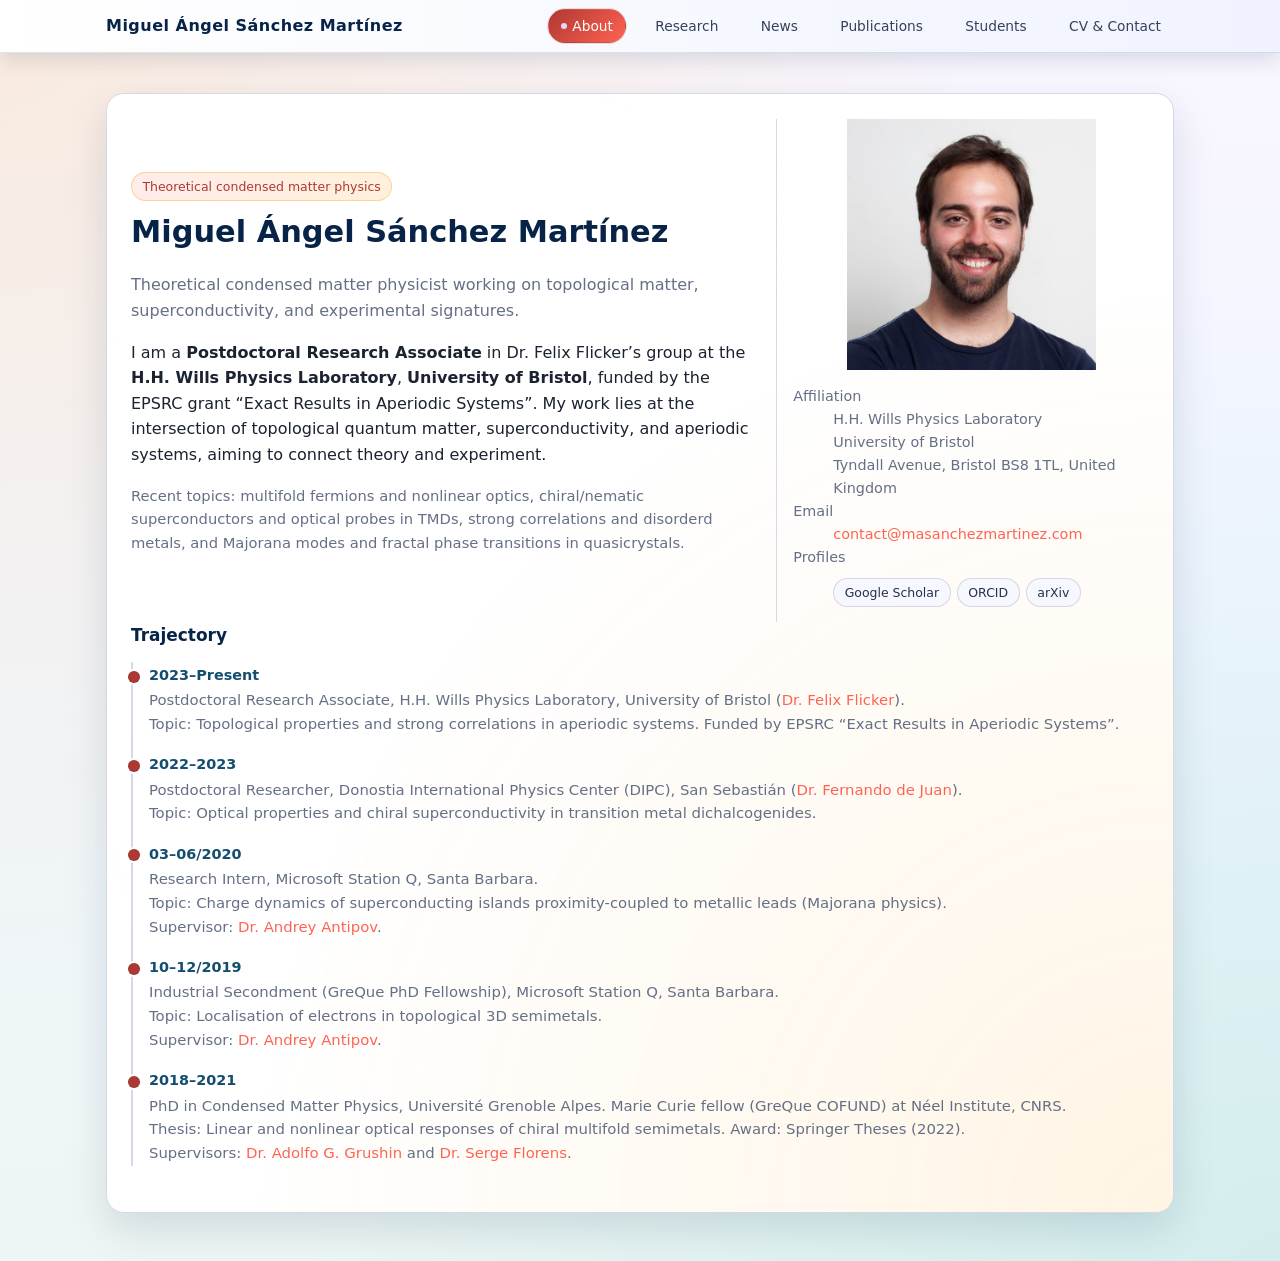
==== index.html @ 0f69ddb4 "Update index.html Corrects arxiv reference for momentum-gapped paper in news tab." ====
<!DOCTYPE html>
<html lang="en">

<head>
    <meta charset="UTF-8">
    <title>Miguel Ángel Sánchez Martínez – Theoretical Condensed Matter Physics</title>
    <meta name="viewport" content="width=device-width, initial-scale=1">
    <meta name="description"
        content="Professional webpage of Miguel Ángel Sánchez Martínez, researcher in theoretical condensed matter physics. Research, publications, and contact information.">
    <!-- Link the external stylesheet -->
    <link rel="stylesheet" href="style.css">
    <!-- Google tag (gtag.js) -->
    <script async src="https://www.googletagmanager.com/gtag/js?id=G-G26Y862N74"></script>
    <script>
        window.dataLayer = window.dataLayer || [];
        function gtag() { dataLayer.push(arguments); }
        gtag('js', new Date());

        gtag('config', 'G-G26Y862N74');
    </script>
</head>

<body>
    <header>
        <div class="nav-inner">
            <div class="nav-brand">Miguel Ángel Sánchez Martínez</div>
            <nav>
                <a href="#about" class="tab-link active" data-tab-target="about"><span class="dot"></span> About</a>
                <a href="#research" class="tab-link" data-tab-target="research"><span class="dot"></span> Research</a>
                <a href="#news & blog" class="tab-link" data-tab-target="news"><span class="dot"></span> News</a>
                <a href="#publications" class="tab-link" data-tab-target="publications"><span class="dot"></span>
                    Publications</a>
                <!-- <a href="#teaching" class="tab-link" data-tab-target="teaching"><span class="dot"></span> Teaching</a> -->
                <!-- <a href="#talks" class="tab-link" data-tab-target="talks"><span class="dot"></span> Talks</a> -->
                <a href="#students" class="tab-link" data-tab-target="students"><span class="dot"></span> Students</a>
                <a href="#contact" class="tab-link" data-tab-target="contact"><span class="dot"></span> CV & Contact</a>
            </nav>
        </div>
    </header>
    <main>
        <!-- ABOUT TAB -->
        <section id="about" class="tab-panel active">
            <div class="hero">
                <div class="hero-left">
                    <div class="hero-highlight">Theoretical condensed matter physics</div>
                    <h1>Miguel Ángel Sánchez Martínez</h1>
                    <p class="hero-tagline">
                        Theoretical condensed matter physicist working on topological matter, superconductivity, and
                        experimental signatures.
                    </p>
                    <p>
                        I am a <strong>Postdoctoral Research Associate</strong> in Dr. Felix Flicker’s group at the
                        <strong>H.H. Wills Physics Laboratory</strong>, <strong>University of Bristol</strong>,
                        funded by the EPSRC grant “Exact Results in Aperiodic Systems”. My work lies at the
                        intersection of topological quantum matter, superconductivity, and aperiodic systems,
                        aiming to connect theory and experiment.
                    </p>
                    <p class="hero-meta">
                        Recent topics: multifold fermions and nonlinear optics, chiral/nematic superconductors
                        and optical probes in TMDs, strong correlations and disorderd metals, and
                        Majorana modes and fractal phase transitions in quasicrystals.
                    </p>
                </div>
                <div class="hero-right">
                    <img src="figures/photo_optimized.jpg" alt="Miguel Ángel Sánchez Martínez" class="hero-img"
                        style="width: 70%; height: auto; display: block; margin: 0 auto;">
                    <dl>
                        <dt>Affiliation</dt>
                        <dd>
                            H.H. Wills Physics Laboratory<br>
                            University of Bristol<br>
                            Tyndall Avenue, Bristol BS8 1TL, United Kingdom
                        </dd>
                        <dt>Email</dt>
                        <dd><a href="mailto:contact@masanchezmartinez.com">contact@masanchezmartinez.com</a></dd>
                        <dt>Profiles</dt>
                        <dd class="hero-links">
                            <a class="pill-link" href="https://scholar.google.com/citations?user=tkk4ah8AAAAJ&hl=en"
                                target="_blank" rel="noopener">Google Scholar</a>
                            <a class="pill-link" href="https://orcid.org/0000-0003-4907-7466" target="_blank"
                                rel="noopener">ORCID</a>
                            <a class="pill-link" href="https://arxiv.org/a/sanchezmartinez_m_1.html" target="_blank"
                                rel="noopener">arXiv</a>
                            <!-- <a class="pill-link" href="https://github.com/mas9" target="_blank"
                                rel="noopener">GitHub</a> -->
                        </dd>
                    </dl>
                </div>
            </div>
            <h3>Trajectory</h3>
            <ul class="timeline">
                <li class="timeline-item">
                    <div class="timeline-date">2023–Present</div>
                    <div class="timeline-content">
                        Postdoctoral Research Associate, H.H. Wills Physics Laboratory, University of Bristol (<a
                            href="https://www.felixflicker.com/" target="_blank" rel="noopener">Dr. Felix
                            Flicker</a>).<br>
                        Topic: Topological properties and strong correlations in aperiodic systems. Funded by EPSRC
                        “Exact Results in Aperiodic Systems”.
                    </div>
                </li>
                <li class="timeline-item">
                    <div class="timeline-date">2022–2023</div>
                    <div class="timeline-content">
                        Postdoctoral Researcher, Donostia International Physics Center (DIPC), San Sebastián (<a
                            href="https://ferdejuan.dipc.org/" target="_blank" rel="noopener">Dr.
                            Fernando de Juan</a>).<br>
                        Topic: Optical properties and chiral superconductivity in transition metal dichalcogenides.
                    </div>
                </li>
                <li class="timeline-item">
                    <div class="timeline-date">03–06/2020</div>
                    <div class="timeline-content">
                        Research Intern, Microsoft Station Q, Santa Barbara.<br>
                        Topic: Charge dynamics of superconducting islands proximity-coupled to metallic leads (Majorana
                        physics).<br>
                        Supervisor: <a href="https://www.microsoft.com/en-us/research/people/anantipo/" target="_blank"
                            rel="noopener">Dr. Andrey Antipov</a>.
                    </div>
                </li>
                <li class="timeline-item">
                    <div class="timeline-date">10–12/2019</div>
                    <div class="timeline-content">
                        Industrial Secondment (GreQue PhD Fellowship), Microsoft Station Q, Santa Barbara.<br>
                        Topic: Localisation of electrons in topological 3D semimetals.<br>
                        Supervisor: <a href="https://www.microsoft.com/en-us/research/people/anantipo/" target="_blank"
                            rel="noopener">Dr. Andrey Antipov</a>.
                    </div>
                </li>
                <li class="timeline-item">
                    <div class="timeline-date">2018–2021</div>
                    <div class="timeline-content">
                        PhD in Condensed Matter Physics, Université Grenoble Alpes. Marie Curie fellow (GreQue COFUND)
                        at Néel Institute, CNRS.<br>
                        Thesis: Linear and nonlinear optical responses of chiral multifold semimetals. Award: Springer
                        Theses (2022).
                        <br>
                        Supervisors: <a href="https://grushingroup.cnrs.fr" target="_blank" rel="noopener">Dr.
                            Adolfo G. Grushin</a> and <a href="http://perso.neel.cnrs.fr/serge.florens/florens.html"
                            target="_blank" rel="noopener">Dr. Serge Florens</a>.
                    </div>
                </li>
            </ul>
        </section>

        <!-- RESEARCH TAB -->
        <section id="research" class="tab-panel">
            <h2>Research</h2>
            <p>
                My research focuses on various aspects of theoretical condensed matter physics, with a particular
                emphasis on topological systems and unconventional superconductors. A central part of my work is
                connecting theory and experiment, with a focus on observables accessible in transport, linear optics,
                and nonlinear optical experiments. I also have a strong interest in the physics of topological matter
                in quasicrystals, with a focus on Majorana modes for quantum computing.
            </p>

            <div class="research-list">
                <h2>Current research directions</h2>
                <div class="research-item">
                    <!-- <img src="path/to/superconductivity-image.jpg" alt="Topological matter in quasicrystals"> -->
                    <div class="research-content">
                        <h3>Topological matter in quasicrystals: Majorana modes for quantum computing</h3>
                        <p>Emergence of Majorana modes in quasiperiodic systems, such as 1D Kitaev chains with
                            quasicrystalline symmetries. Fractal spectra and topological phase transitions in
                            aperiodic lattices. Higher-order topological quasiparticles in quasicrystalline systems.
                        </p>
                        <img src="figures/Figure_3.jpg" alt="Majorana modes"
                            style="width: 40%; height: auto; display: block; margin: 0 auto;">
                    </div>
                </div>
                <div class="research-item">
                    <div class="research-content">
                        <h3>Unconventional superconductivity</h3>
                        <p>Optical probes of pairing in superconductors, chiral/nematic order, other optical signatures
                            of unconventional superconductivity charactersing the topological
                            phases<sub>2</sub>RuO<sub>4</sub>.
                        </p>
                        <img src="figures/optical_responses_sc.jpg" alt="Unconventional superconductivity"
                            style="width: 40%; height: auto; display: block; margin: 0 auto;">
                    </div>
                </div>
                <div class="research-item">
                    <div class="research-content">
                        <h3>Topological quasiparticles in chiral/multifold semimetals</h3>
                        <p>Linear and nonlinear optical response (e.g. SHG), circular photogalvanic effect, and
                            transport/optical fingerprints of multifold fermions (CoSi, RhSi).</p>
                        <img src="figures/multifolds_new_aplanada.jpg" alt="Topological quasiparticles"
                            style="width: 70%; height: auto; display: block; margin: 0 auto;">
                    </div>
                </div>

                <!-- </div>
                <div class="research-item">
                    <img src="path/to/superconductivity-image.jpg" alt="Unconventional superconductivity">
                    <div class="research-content">
                        <h3>Unconventional superconductivity</h3>
                        <p>Optical probes of pairing in TMD superconductors, chiral/nematic order, and momentum
                            relaxation cutoffs for collective modes (Pines’ demon) in Sr<sub>2</sub>RuO<sub>4</sub>.
                        </p>
                    </div>
                </div> -->
                <!-- <div>
                    <h3>Current research directions</h3>
                    <ul>
                        <li><strong>Topological quasiparticles in chiral/multifold semimetals</strong><br>
                            Linear and nonlinear optical response (e.g. SHG), circular photogalvanic effect,
                            and transport/optical fingerprints of multifold fermions (CoSi, RhSi).
                        </li>
                        <li><strong>Unconventional superconductivity</strong><br>
                            Optical probes of pairing in TMD superconductors, chiral/nematic order, and momentum
                            relaxation cutoffs for collective modes (Pines’ demon) in Sr<sub>2</sub>RuO<sub>4</sub>.
                        </li>
                        <li><strong>Topological matter in quasicrystals</strong><br>
                            Quasiperiodic Kitaev chains and quasicrystalline symmetries: Majorana modes, fractal
                            spectra, and topological phase transitions in aperiodic lattices.
                        </li>
                        <li><strong>Dynamical responses and momentum relaxation in the disordered metals</strong><br>
                            Numerical calculation of Lindhard susceptibilities and dielectric functions in 2D and 3D,
                            including relaxation, finite temperature, and pole tracking in the complex plane.
                        </li>
                    </ul>
                </div> -->
                <!-- <div>
                    <h3>Methods and tools</h3>
                    <ul>
                        <li> Under construction</li>
                    </ul>

                    <p class="small subtle">
                        For a more detailed overview of my research activities, please see my
                        <a href="#contact" data-tab-target="contact" class="tab-link-inline">CV</a> or my arXiv profile.
                    </p>
                </div> -->
            </div>
        </section>

        <!-- NEWS TAB -->
        <section id="news" class="tab-panel">
            <h2>News & Blog</h2>
            <p class="subtle small">
                Notes on research and non‑research topics. <!-- this space for short write‑ups, project notes,
            reading highlights, travel reports, or anything you want to share. -->
            </p>

            <div class="blog-list">

                <article class="post-card">
                    <h3>It took 67 years to discover Pines' demon. Our work shows that it is something even more
                        unusual!</h3>
                    <div class="post-meta">
                        <span class="label">Research</span>
                        <span class="date">Feb 2026</span>
                    </div>
                    <p>
                        Pines' demon was predicted to exist in 1956, but it took 67 years to discover it in 2023. Our
                        work shows that it is something even more unusual! The first report of this quasiparticle in
                        Sr2RuO4 shows some discrepancies with the acoustic dispersion relation that the demon should
                        follow. Here we show that the demon suffers a universal effect from momentum relaxation: it
                        develops a momentum gap (similar to that of a tachyon!?). Check out the preprint here!: <a
                            href="https://doi.org/10.48550/arXiv.2603.17002" target="_blank"
                            rel="noopener">arXiv:2603.17002</a>
                        <!-- </p>
                    <details>
                        <summary>Read more</summary>
                        <p>
                            One of my main interests is finding a connection between interesting theoretical ideas and
                            their experimental signatures. Some materials...
                        </p>
                    </details> -->
                </article>

                <article class="post-card">
                    <h3>Our work on Herbertsmithite is accepted in Nature Physics!</h3>
                    <div class="post-meta">
                        <span class="label">Research</span>
                        <span class="date">Feb 2026</span>
                    </div>
                    <p>
                        Our work on Herbertsmithite has been accepted in Nature Physics! Check out the preprint here: <a
                            href="https://arxiv.org/abs/2510.11678" target="_blank" rel="noopener">arXiv:2510.11678</a>
                        <!-- </p>
                    <details>
                        <summary>Read more</summary>
                        <p>
                            One of my main interests is finding a connection between interesting theoretical ideas and
                            their experimental signatures. Some materials...
                        </p>
                    </details> -->
                </article>

                <article class="post-card">
                    <h3>Uncovering the fractal topology of Majoranas in quasicrystals</h3>
                    <div class="post-meta">
                        <span class="label">Research</span>
                        <span class="date">Feb 2026</span>
                    </div>
                    <p>
                        We recently submitted a paper on the fractal topology of Majoranas in quasicrystals. Some really
                        interesting results! Check it here: <a href="https://arxiv.org/abs/2602.02796" target="_blank"
                            rel="noopener">arXiv:2602.02796</a>
                        <!-- </p>
                    <details>
                        <summary>Read more</summary>
                        <p>
                            One of my main interests is finding a connection between interesting theoretical ideas and
                            their experimental signatures. Some materials...
                        </p>
                    </details> -->
                </article>


                <article class="post-card">
                    <h3>Using light to test topological superconductivity</h3>
                    <div class="post-meta">
                        <span class="label">Research</span>
                        <span class="date">Feb 2026</span>
                    </div>
                    <p>
                        Our most recent work on using light to test topological superconductivity has been published in
                        Physical Review B! You can find it here (it's open access!): <a
                            href="https://doi.org/10.1103/s1wd-25dz" target="_blank"
                            rel="noopener">https://doi.org/10.1103/s1wd-25dz</a><br>
                        The code developed for this work is also published in open access in Zenodo, check it here!:
                        <a href="https://doi.org/10.5281/zenodo.18436728" target="_blank"
                            rel="noopener">https://doi.org/10.5281/zenodo.18436728</a>
                    </p>
                    <!-- <details>
                        <summary>Read more</summary>
                        <p>
                            One of my main interests is finding a connection between interesting theoretical ideas and
                            their experimental signatures. Some materials...
                        </p>
                    </details> -->
                </article>

                <!--<article class="post-card">
                <h3>Science notes: travel, productivity, and community</h3>
                <div class="post-meta">
                    <span class="label">Non‑research</span>
                    <span class="date">Oct 2025</span>
                </div>
                <p>
                    A short reflection on balancing conference travel with deep work, and small habits that
                    help make group discussions more inclusive and productive.
                </p>
                <details>
                    <summary>Read more</summary>
                    <p>
                        I’ve found batching trips and setting explicit “offline blocks” keeps momentum on
                        ongoing projects. For group meetings, lightweight pre‑reads and rotating chairs help
                        quieter voices join in. None of this is universal—these are just notes that worked for
                        me this term.
                    </p>
                </details>
            </article>-->
                <article class="post-card">
                    <h3>Julia Hannukainen's report: all-female speaker line-up in condensed matter</h3>
                    <div class="post-meta">
                        <span class="label">Research</span>
                        <span class="date">Oct 2025</span>
                    </div>
                    <p>
                        Our colleague Julia Hannukainen has written a fantastic piece on her attendance to the Grete
                        Hermann Network workshop. You can read it here: <a
                            href="https://www.nature.com/articles/s42254-025-00872-y">Meeting report: all-female speaker
                            line-up in condensed matter</a>
                    </p>
                </article>
            </div>
        </section>

        <!-- PUBLICATIONS TAB -->
        <section id="publications" class="tab-panel">
            <h2>Publications</h2>
            <p class="subtle">
                This is a short selection of representative papers. For a complete list,
                please refer to my profiles on <a href="https://scholar.google.com/citations?user=tkk4ah8AAAAJ&hl=en"
                    target="_blank" rel="noopener">Google Scholar</a> or
                <a href="https://arxiv.org/a/sanchezmartinez_m_1.html" target="_blank" rel="noopener">arXiv</a>.
            </p>

            <h3>Superconductivity, strong correlations and collective modes</h3>
            <ul class="pub-list">
                <li>
                    <strong>Momentum-gapped quasiparticles in disordered metals</strong><br>
                    M. Á. Sánchez‑Martínez, B. Goutéraux, L. Rademaker, F. Flicker.<br>
                    <span class="label">collective modes</span>
                    <span class="label">Sr<sub>2</sub>RuO<sub>4</sub></span><br>
                    <span class="small"><a href="https://arxiv.org/abs/2603.17002" target="_blank"
                            rel="noopener">https://arxiv.org/abs/2603.17002</a></span>
                </li>
                <li>
                    <strong>Spinon mediation of witness‑spin dynamics and ground state in herbertsmithite</strong><br>
                    H. Takahashi, J. Murphy, M. Wood‑Thanan, P. Puphal, M. Á. Sánchez‑Martínez, F. Jerzembeck,
                    C.C. Hsu, J. Ward, M. Isobe, Y. Matsumoto, H. Takagi, S. Blundell, M. Norman, F. Flicker,
                    J.C. Séamus Davis.<br>
                    <em>Accepted in Nature Physics</em> (2026).
                    <span class="label">spin liquids</span>
                    <span class="label">herbertsmithite</span><br>
                    <span class="small"><a href="https://arxiv.org/abs/2510.11678" target="_blank"
                            rel="noopener">https://arxiv.org/abs/2510.11678</a></span>
                </li>
                <li>
                    <strong>Optical probes of unconventional pairing states in transition metal
                        dichalcogenides</strong><br>
                    M. Á. Sánchez‑Martínez, D. Muñoz‑Segovia, F. de Juan.<br>
                    <em>Physical Review B</em> (2026).
                    <span class="label">superconductivity</span>
                    <span class="label">optics</span><br>
                    <span class="small"><a href="https://journals.aps.org/prb/accepted/10.1103/s1wd-25dz"
                            target="_blank"
                            rel="noopener">https://journals.aps.org/prb/accepted/10.1103/s1wd-25dz</a></span>
                </li>
            </ul>

            <h3>Topological quasicrystalline matter</h3>
            <ul class="pub-list">
                <li>
                    <strong>Fractal Topology of Majorana Bound States in Superconducting Quasicrystals</strong><br>
                    W. Caiger, F. Flicker, M. Á. Sánchez‑Martínez.<br>
                    <em>arXiv preprint</em> (2026).
                    <span class="label">Majorana fermions</span>
                    <span class="label">superconductivity</span>
                    <span class="label">quasicrystals</span><br>
                    <span class="small"><a href="https://doi.org/10.48550/arXiv.2602.02796" target="_blank"
                            rel="noopener">https://doi.org/10.48550/arXiv.2602.02796</a></span>
                </li>
                <li>
                    <strong>Giant optical response of multi‑Weyl fermions stabilized by quasicrystalline
                        symmetries</strong><br>
                    M. Á. Sánchez‑Martínez, I.C. Fulga, D. Varjas, A.G. Grushin, F. Flicker.<br>
                    <em>In preparation</em> (2026).
                    <span class="label">quasicrystals</span>
                    <span class="label">optics</span>
                </li>
            </ul>


            <h3>Topological multifold fermions and nonlinear optics</h3>
            <ul class="pub-list">
                <li>
                    <strong>Second‑harmonic generation in the topological multifold semimetal RhSi</strong><br>
                    B. Lu, S. Sayyad, M. Á. Sánchez‑Martínez, K. Manna, C. Felser, A.G. Grushin, D. Torchinsky.<br>
                    <em>Phys. Rev. Research</em> <strong>4</strong>, L022022 (2022).
                    <span class="label">SHG</span>
                    <span class="label">multifold fermions</span><br>
                    <span class="small"><a href="https://doi.org/10.1103/PhysRevResearch.4.L022022" target="_blank"
                            rel="noopener">https://doi.org/10.1103/PhysRevResearch.4.L022022</a></span>
                </li>
                <li>
                    <strong>Optical signatures of multifold fermions in the chiral topological semimetal
                        CoSi</strong><br>
                    B. Xu*, Z. Fang*, M. Á. Sánchez‑Martínez*, J.W.F. Venderbos, Z. Ni, T. Qiu, K. Manna, W. Wang,
                    J. Paglione, C. Bernhard, C. Felser, E.J. Mele, A.G. Grushin, A.M. Rappe, L. Wu.<br>
                    <em>PNAS</em> <strong>2020</strong>, 2010752117 (2020).
                    <span class="label">multifold fermions</span>
                    <span class="label">optics</span><br>
                    <span class="small"><a href="https://doi.org/10.1073/pnas.2010752117" target="_blank"
                            rel="noopener">https://doi.org/10.1073/pnas.2010752117</a></span>
                </li>
                <li>
                    <strong>Linear and nonlinear optical responses in the chiral multifold semimetal RhSi</strong><br>
                    Z. Ni, B. Xu, M. Á. Sánchez‑Martínez, Y. Zhang, K. Manna, C. Bernhard, J.W.F. Venderbos,
                    F. de Juan, C. Felser, A.G. Grushin, L. Wu.<br>
                    <em>npj Quantum Materials</em> <strong>5</strong>, 96 (2020).
                    <span class="label">nonlinear optics</span>
                    <span class="label">multifold fermions</span><br>
                    <span class="small"><a href="https://doi.org/10.1038/s41535-020-00187-y" target="_blank"
                            rel="noopener">https://doi.org/10.1038/s41535-020-00187-y</a></span>
                </li>
                <li>
                    <strong>Linear optical conductivity of chiral multifold fermions</strong><br>
                    M.‑Á. Sánchez‑Martínez, F. de Juan, A.G. Grushin.<br>
                    <em>Phys. Rev. B</em> <strong>99</strong>, 155145 (2019).
                    <span class="label">theory</span>
                    <span class="label">multifold fermions</span><br>
                    <span class="small"><a href="https://doi.org/10.1103/PhysRevB.99.155145" target="_blank"
                            rel="noopener">https://doi.org/10.1103/PhysRevB.99.155145</a></span>
                </li>

            </ul>

            <h3>Other publications</h3>
            <ul class="pub-list">
                <li>
                    <strong>Linear and nonlinear optical responses of chiral multifold semimetals</strong><br>
                    M. Á. Sánchez‑Martínez.<br>
                    <em>Springer Theses Series</em>, Springer‑Nature, Cham (2023).
                    <span class="label">book</span><br>
                    <span class="small"><a href="https://link.springer.com/book/10.1007/978-3-031-25771-1"
                            target="_blank"
                            rel="noopener">https://link.springer.com/book/10.1007/978-3-031-25771-1</a></span>
                </li>
                <li>
                    <strong>Spectral and optical properties of Ag<sub>3</sub>Au(Se<sub>2</sub>,Te<sub>2</sub>) and dark
                        matter detection</strong><br>
                    M.‑Á. Sánchez‑Martínez*, I. Robredo*, A. Bidaurrazaga, A. Bergara, F. de Juan, A.G. Grushin,
                    M.G. Vergniory.<br>
                    <em>J. Phys. Mater.</em> <strong>3</strong>, 014001 (2019).
                    <span class="label">spectral</span>
                    <span class="label">optics</span><br>
                    <span class="small"><a href="https://doi.org/10.1088/2515-7639/ab3ea2" target="_blank"
                            rel="noopener">https://doi.org/10.1088/2515-7639/ab3ea2</a></span>
                </li>
                <li>
                    <strong>Impact of the regularization parameter in the mean free path reconstruction method:
                        Nanoscale heat transport and beyond</strong><br>
                    M.-Á. Sánchez‑Martínez, F. Alzina, J. Oyarzo, C.M. Sotomayor Torres, E. Chavez‑Angel.<br>
                    <em>Nanomaterials</em> <strong>9</strong>, 414 (2019).
                    <span class="label">nanoscale heat</span>
                    <span class="label">phonons</span><br>
                    <span class="small"><a href="https://doi.org/10.3390/nano9030414" target="_blank"
                            rel="noopener">https://doi.org/10.3390/nano9030414</a></span>
                </li>
            </ul>
        </section>

        <!-- TEACHING TAB
        <section id="teaching" class="tab-panel">
        <h2>Teaching</h2>

        <div class="two-col">
            <div>
                <h3>Courses</h3>
                <ul>
                    <li>
                        <strong>Introduction to theoretical condensed matter</strong><br>
                        Level: Master’s / PhD · University · Year(s).<br>
                        <span class="small">
                            Topics: spin models, strongly correlated electrons, linear response,
                            and basic notions of topology in solids.
                        </span>
                    </li>
                    <li>
                        <strong>Numerical methods in condensed matter physics</strong><br>
                        Level: Master’s · University · Year(s).<br>
                        <span class="small">
                            Julia/Python for Brillouin-zone integrals, BdG Hamiltonian diagonalization,
                            Green’s functions and optical conductivity.
                        </span>
                    </li>
                </ul>
            </div>
            <div>
                <h3>Teaching material</h3>
                <ul>
                    <li><a href="#">Lecture notes (PDF)</a></li>
                    <li><a href="#">Problem sets with solutions (PDF)</a></li>
                    <li><a href="#">Example codes (GitHub)</a></li>
                </ul>

                <p class="small subtle">
                    If you are a student interested in a Master’s or Bachelor’s project, please
                    have a look at the <a href="#students" data-tab-target="students" class="tab-link-inline">Students</a> tab and get in touch by email.
                </p>
            </div>
        </div>
    </section> -->

        <!-- TALKS TAB -->
        <section id="talks" class="tab-panel">
            <h2>Recent talks and seminars</h2>
            <p class="subtle small">Selected recent invitations and conference contributions.</p>

            <ul class="pub-list">
                <li>
                    <strong>Abundance of Majorana modes in quasicrystals</strong> (poster by W. Caiger,
                    co‑supervised)<br>
                    SDIQT25 International Workshop. Salamanca, Spain · Jun 2025.
                </li>
                <li>
                    <strong>Unraveling Pines’ demon in Sr<sub>2</sub>RuO<sub>4</sub></strong> (invited)
                    <br>University of Geneva (invited by Prof. Louk Rademaker). Geneva, Switzerland · Jun 2024.
                </li>
                <li>
                    <strong>Linear optical response of chiral multifold fermions</strong><br>
                    NGSCES 2024 International Conference. Girona, Spain · Oct 2024.
                </li>
                <li>
                    <strong>Unraveling Pines’ demon in Sr<sub>2</sub>RuO<sub>4</sub></strong> (poster)<br>
                    Electrons, Photons and Plasmons 2024 Workshop. Nyon, Switzerland · Jun 2024.
                </li>
                <li>
                    <strong>Unraveling Pines’ demon in Sr<sub>2</sub>RuO<sub>4</sub></strong> (oral)
                    <br>Condensed Matter Physics in the City 2024 · Jun 2024.
                </li>
                <li>
                    <strong>Fingerprints of multifold fermions in optics: linear and nonlinear optical responses of CoSi
                        and RhSi</strong> (oral)
                    <br>APS March Meeting 2023, Session M25. Las Vegas, USA · Mar 2023.
                </li>
                <li>
                    <strong>Unconventional fermions and where to find them: linear and nonlinear optical responses of
                        CoSi and RhSi</strong> (poster)
                    <br>GEFES 2023 (RSEF). Salamanca, Spain · 2023.
                </li>
                <li>
                    <strong>Unconventional fermions and how to find them: optical probes of chiral multifold
                        semimetals</strong> (oral)
                    <br>International Focus Workshop in Topological Materials: From Weak to Strong Correlations. MPIPKS,
                    Dresden, Germany · Apr 2022.
                </li>
                <li>
                    <strong>Linear and nonlinear optical responses of chiral multifold semimetals</strong> (oral)
                    <br>APS March Meeting 2022, Session Y59. Chicago, USA · Mar 2022. (MCAA Micro Travel Grant, SCHINEs)
                </li>
                <li>
                    <strong>Optical signatures of multifold fermions in chiral topological semimetals RhSi and
                        CoSi</strong> (poster)
                    <br>LEES 2021: Low‑Energy Electrodynamics in Solids. Virtual · Jun–Jul 2021.
                </li>
                <li>
                    <strong>Linear and nonlinear optical responses of chiral multifold semimetals</strong> (invited)
                    <br>Nanyang Technological University (invited by Prof. Justin Song). Virtual · Sep 2021.
                </li>
                <li>
                    <strong>Optical signatures of multifold fermions in RhSi and CoSi</strong> (oral)
                    <br>APS March Meeting 2021, Session A45. Virtual · Mar 2021.
                </li>
                <li>
                    <strong>Linear optical conductivity of the chiral multifold semimetal RhSi</strong> (poster)
                    <br>Dynamics of Emerging Quasiparticles in Topological Dirac Materials (WE‑Heraeus 731). Bad Honnef,
                    Germany · Oct 2020.
                </li>
                <li>
                    <strong>Optical conductivity of the multifold semimetal RhSi</strong> (poster)
                    <br>CMD 2020 GEFES (RSEF‑GEFES & EPS‑CMD). Virtual · Aug–Sep 2020.
                </li>
                <li>
                    <strong>Charge dynamics of metallic and superconducting islands coupled to metallic leads</strong>
                    (oral)
                    <br>Microsoft Station Q Research Intern Talk. Santa Barbara, USA · Jun 2020.
                </li>
                <li>
                    <strong>Blackboard Seminar: Multifold fermions in conventional crystals</strong>
                    <br>Kavli Institute for Theoretical Physics (Spin & Heat Transport in Quantum and Topological
                    Materials program). Santa Barbara, USA · Oct–Dec 2019.
                </li>
                <li>
                    <strong>Linear optical response of chiral multifold fermions</strong> (poster)
                    <br>Ultrafast and Nonlinear Dynamics of Quantum Materials. Univ. Paris‑Diderot, France · Jun 2019.
                </li>
                <li>
                    <strong>Linear optical response of chiral multifold fermions</strong> (oral)
                    <br>NGSCES 2018 International Conference. Donostia‑San Sebastián, Spain · Sep 2018.
                </li>
                <li>
                    <strong>A paradigm for anomalies and non‑linear responses in topological matter</strong> (poster)
                    <br>LETI Innovation Days, 2nd Quantum Engineering Day. Grenoble, France · Jul 2018.
                </li>
                <li>
                    <strong>The role of the reconstruction parameter in MFP reconstruction technique</strong> (oral)
                    <br>3rd Scientific Meeting of BCN‑b PhD Students in Nanoscience. Barcelona, Spain · Nov 2017.
                </li>
                <li>
                    <strong>Impact of the regularization parameter in the MFP reconstruction technique</strong> (oral)
                    <br>III Severo Ochoa Scientific Workshop. ICN2, Barcelona, Spain · Jun 2017.
                </li>
                <li>
                    <strong>Dependence of the accumulation function on the regularization parameter in MFP
                        reconstruction</strong> (poster)
                    <br>Wave Phenomena and Phonon Thermal Transport. Oléron, France · Jun 2017.
                </li>
                <li>
                    <strong>Study of the impact of the regularization parameter in the phonon MFP
                        reconstruction</strong> (poster)
                    <br>E‑MRS Spring Meeting. Strasbourg, France · May 2017.
                </li>
                <li>
                    <strong>Perturbative quantization of Yang‑Mills theory with the classical double of su(N)</strong>
                    (oral)
                    <br>III Doctoral Conference of the University of Murcia. Murcia, Spain · May–Jun 2017.
                </li>
            </ul>
        </section>

        <!-- STUDENTS TAB -->
        <section id="students" class="tab-panel">
            <h2>Students</h2> <!--  and collaborations-->

            <!-- <div class="two-col"> -->
            <div>
                <!--<h3>Current students</h3>-->
                <!-- <h3>Supervised students</h3> -->
                <ul>
                    <li>
                        <strong>William Caiger (MSc) </strong><br> <a href="https://willcaiger.com/" target="_blank"
                            rel="noopener"> willcaiger.com</a><br>
                        Topological Quantum Computation with Quasicrystals. HH Wills Physics Laboratory,
                        University of Bristol. 2024/2025.
                        <br>
                        <figure>
                            <img src="figures/sdiqt_conf.jpeg" alt="SDIQT 25 conference"
                                style="max-width: 70%; height: auto;">
                            <figcaption>William Caiger (left) and Miguel Ángel Sánchez (right) at the SDIQT 25
                                conference, where William presented his poster on the <emph>Abundance of Majorana Bound
                                    States in Quasicrystals</emph>.</figcaption>
                        </figure>
                    </li>
                    <li>
                        <strong>Nanda Girish (MSc)</strong><br>
                        Topological Quantum Computation with Quasicrystals. HH Wills Physics Laboratory,
                        University of Bristol. 2024/2025.
                    </li>
                </ul>
            </div>
            <!-- <div> -->
            <!--<h3>Selected collaborations</h3>
                <ul>
                    <li>Topological materials theory with <em>Adolfo G. Grushin</em> (Néel Institute, CNRS).</li>
                    <li>Optical response and superconductivity with <em>Fernando de Juan</em> (DIPC).</li>
                    <li>Quasicrystals and collective modes with <em>Felix Flicker</em> (University of Bristol).</li>
                </ul> -->
            </div>
            </div>
        </section>

        <!-- CONTACT TAB -->
        <section id="contact" class="tab-panel">
            <h2>CV & Contact</h2>

            <div class="contact-grid">
                <div>
                    <h3>Contact</h3>
                    <p>
                        <strong>Email:</strong> <a
                            href="mailto:contact@masanchezmartinez.com">contact@masanchezmartinez.com</a><br>
                        <strong>Office:</strong> Office 3.52, Department of Theoretical Physics<br>
                        <strong>Postal address:</strong><br>
                        H.H. Wills Physics Laboratory<br>
                        University of Bristol<br>
                        Tyndall Avenue, Bristol BS8 1TL, United Kingdom
                    </p>
                    <p class="small">
                        If you are interested in collaborations, research visits, or Master’s/PhD positions,
                        feel free to email me with your CV and a short description of your research interests.
                    </p>
                </div>
                <div>
                    <h3>Curriculum Vitae</h3>
                    <p>
                        You can download my CV here:
                    </p>
                    <ul>
                        <li><a href="sanchez_martinez_miguel_angel_2026_03_cv.pdf">Full CV (PDF)</a></li>
                        <!--<li><a href="cv_first_last_short.pdf">Short CV / research statement (PDF)</a></li>-->
                    </ul>
                    <p class="small subtle">
                        Last updated: 03/2026.
                    </p>
                </div>
            </div>

            <div class="footer-note">
                &copy; <span id="year"></span> Miguel Ángel Sánchez Martínez · This page is hand-written in HTML/CSS.
            </div>
        </section>
    </main>

    <script>
        // Tab logic
        const tabLinks = document.querySelectorAll('.tab-link[data-tab-target]');
        const panels = document.querySelectorAll('.tab-panel');

        function activateTab(targetId) {
            panels.forEach(panel => {
                panel.classList.toggle('active', panel.id === targetId);
            });
            tabLinks.forEach(link => {
                link.classList.toggle('active', link.dataset.tabTarget === targetId);
            });
            history.replaceState(null, '', '#' + targetId);
        }

        tabLinks.forEach(link => {
            link.addEventListener('click', (e) => {
                e.preventDefault();
                const targetId = link.dataset.tabTarget;
                activateTab(targetId);
            });
        });

        // Allow inline links inside text to switch tabs too
        document.querySelectorAll('.tab-link-inline[data-tab-target]').forEach(link => {
            link.addEventListener('click', (e) => {
                e.preventDefault();
                const targetId = link.dataset.tabTarget;
                activateTab(targetId);
            });
        });

        // On load: pick tab from hash if present
        window.addEventListener('DOMContentLoaded', () => {
            const hash = window.location.hash.replace('#', '');
            if (hash) {
                const targetPanel = document.getElementById(hash);
                if (targetPanel) {
                    activateTab(hash);
                }
            }
            document.getElementById('year').textContent = new Date().getFullYear();
        });
    </script>
</body>

</html>
---- style.css ----
:root {
    --c1: #B03832;
    --c2: #FF6352;
    --c3: #FFA724;
    --gray: #888888;
    --c5: #17AFB5;
    --c6: #134E6F;
    --c7: #072448;
    --lavender: #E3D7FF;

    --bg: #f2f4fb;
    --bg-alt: #ffffff;
    --bg-alt-soft: #f8f5ff;

    --accent: var(--c1);
    --accent-soft: rgba(23, 175, 181, 0.18);
    --accent-strong: var(--c2);
    --accent-warm: var(--c2);
    --accent-gold: var(--c3);

    --header-bg: var(--c7);
    --text: #1b2230;
    --muted: #656f85;
    --border: #d5d9e6;
}

* {
    box-sizing: border-box;
}

body {
    margin: 0;
    font-family: system-ui, -apple-system, BlinkMacSystemFont, "Segoe UI", sans-serif;
    background:
        radial-gradient(circle at top left, rgba(255, 167, 36, 0.15), transparent 55%),
        radial-gradient(circle at bottom right, rgba(23, 175, 181, 0.12), transparent 55%),
        linear-gradient(180deg, #f9f6ff 0%, #f2f6ff 45%, #edf6f4 100%);
    color: var(--text);
    line-height: 1.6;
}

a {
    color: var(--accent-strong);
    text-decoration: none;
}

a:hover {
    text-decoration: underline;
}

header {
    position: sticky;
    top: 0;
    z-index: 1000;
    background: linear-gradient(90deg, #ffffff, #f0f3ff);
    border-bottom: 1px solid rgba(7, 36, 72, 0.12);
    box-shadow: 0 8px 20px rgba(7, 36, 72, 0.12);
}

.nav-inner {
    max-width: 1100px;
    margin: 0 auto;
    padding: 0.55rem 1rem;
    display: flex;
    align-items: center;
    justify-content: space-between;
    gap: 1rem;
}

.nav-brand {
    font-weight: 600;
    font-size: 1rem;
    white-space: nowrap;
    color: var(--c7);
    letter-spacing: 0.03em;
}

nav {
    display: flex;
    gap: 0.35rem;
    flex-wrap: wrap;
    justify-content: flex-end;
    font-size: 0.86rem;
}

.tab-link {
    padding: 0.32rem 0.75rem;
    border-radius: 999px;
    border: 1px solid transparent;
    color: #35415a;
    background: transparent;
    cursor: pointer;
    display: inline-flex;
    align-items: center;
    gap: 0.3rem;
}

.tab-link span.dot {
    width: 6px;
    height: 6px;
    border-radius: 50%;
    background: transparent;
}

.tab-link:hover {
    border-color: rgba(7, 36, 72, 0.16);
    background: rgba(7, 36, 72, 0.04);
    text-decoration: none;
}

.tab-link.active {
    background: linear-gradient(135deg, var(--accent), var(--accent-strong));
    color: #fff;
    border-color: transparent;
    box-shadow: 0 0 0 1px rgba(0, 0, 0, 0.1);
}

.tab-link.active span.dot {
    background: var(--lavender);
}

main {
    max-width: 1100px;
    margin: 0 auto;
    padding: 1.5rem 1rem 3rem 1rem;
}

.tab-panel {
    display: none;
    background:
        radial-gradient(circle at top left, rgba(255, 255, 255, 0.9), transparent 60%),
        radial-gradient(circle at bottom right, rgba(255, 167, 36, 0.12), transparent 60%),
        var(--bg-alt);
    padding: 1.6rem 1.5rem 1.9rem 1.5rem;
    border-radius: 18px;
    border: 1px solid var(--border);
    box-shadow: 0 16px 40px rgba(7, 36, 72, 0.13);
    margin-top: 1rem;
}

.tab-panel.active {
    display: block;
}

h1,
h2,
h3 {
    margin-top: 0;
    font-weight: 600;
}

h1 {
    font-size: 1.9rem;
    margin-bottom: 0.3rem;
    color: var(--c7);
}

h2 {
    font-size: 1.4rem;
    margin-bottom: 0.8rem;
    padding-bottom: 0.35rem;
    border-bottom: 1px solid var(--border);
    color: var(--c6);
}

h3 {
    font-size: 1.06rem;
    margin-bottom: 0.3rem;
    color: var(--c7);
}

.hero {
    display: grid;
    grid-template-columns: minmax(0, 2.5fr) minmax(0, 1.5fr);
    gap: 1.5rem;
    align-items: center;
}

.hero-tagline {
    font-size: 1rem;
    color: var(--muted);
    margin-bottom: 0.7rem;
}

.hero-meta {
    font-size: 0.92rem;
    color: var(--muted);
}

.hero-highlight {
    display: inline-block;
    background: linear-gradient(90deg, rgba(255, 99, 82, 0.12), rgba(255, 167, 36, 0.16));
    padding: 0.22rem 0.65rem;
    border-radius: 999px;
    font-size: 0.78rem;
    font-weight: 500;
    margin-bottom: 0.4rem;
    color: var(--c1);
    border: 1px solid rgba(255, 167, 36, 0.4);
}

.hero-right {
    font-size: 0.9rem;
    color: var(--muted);
    border-left: 1px solid var(--border);
    padding-left: 1rem;
}

.hero-links {
    display: flex;
    flex-wrap: wrap;
    gap: 0.4rem;
    margin-top: 0.6rem;
}

.pill-link {
    border-radius: 999px;
    border: 1px solid rgba(7, 36, 72, 0.15);
    padding: 0.22rem 0.65rem;
    font-size: 0.78rem;
    background: #f7f8ff;
    color: #24314b;
}

.pill-link:hover {
    background: linear-gradient(135deg, var(--accent), var(--accent-warm));
    color: white;
    border-color: transparent;
}

.label {
    display: inline-block;
    padding: 0.08rem 0.45rem;
    border-radius: 999px;
    font-size: 0.7rem;
    border: 1px solid rgba(23, 175, 181, 0.35);
    color: #234055;
    margin-left: 0.25rem;
    background: rgba(23, 175, 181, 0.09);
}

.two-col {
    display: grid;
    grid-template-columns: minmax(0, 1.5fr) minmax(0, 1.5fr);
    gap: 1.3rem;
}

.footer-note {
    text-align: center;
    font-size: 0.8rem;
    color: var(--muted);
    margin-top: 1.5rem;
}

@media (max-width: 900px) {

    .hero,
    .two-col,
    .contact-grid {
        grid-template-columns: 1fr;
    }

    .hero-right {
        border-left: none;
        border-top: 1px solid var(--border);
        padding-left: 0;
        padding-top: 0.9rem;
    }

    .nav-inner {
        flex-direction: column;
        align-items: flex-start;
    }
}

/* --- Blog and small utility styles --- */
.small {
    font-size: 0.85rem;
}

.subtle {
    color: var(--muted);
}

.blog-list {
    display: grid;
    gap: 1rem;
}

.post-card {
    background: var(--bg-alt);
    border: 1px solid var(--border);
    border-radius: 12px;
    padding: 1rem 1rem 0.9rem 1rem;
    box-shadow: 0 6px 16px rgba(7, 36, 72, 0.08);
}

.post-card h3 {
    margin-bottom: 0.2rem;
}

.post-meta {
    display: inline-flex;
    align-items: center;
    gap: 0.5rem;
    color: var(--muted);
    font-size: 0.9rem;
    margin-bottom: 0.4rem;
}

.post-meta .date {
    color: var(--muted);
}

details>summary {
    cursor: pointer;
    color: var(--accent-strong);
}

details>summary:hover {
    text-decoration: underline;
}

/* Timeline styles */
.timeline {
    margin-top: 0.8rem;
    padding-left: 1rem;
    border-left: 2px solid var(--border);
}

.timeline-item {
    position: relative;
    margin: 0 0 0.9rem 0;
    padding-left: 0;
    /* text starts after .timeline padding-left */
}

.timeline-item::before {
    content: "";
    position: absolute;
    left: calc(-1rem - 5px);
    /* center dot on the left border */
    top: 0.55rem;
    width: 10px;
    height: 10px;
    background: var(--accent);
    border-radius: 50%;
    box-shadow: 0 0 0 2px #fff;
    border: 1px solid rgba(7, 36, 72, 0.15);
}

.timeline-date {
    font-weight: 600;
    color: var(--c6);
    font-size: 0.9rem;
}

.timeline-content {
    color: var(--muted);
    font-size: 0.93rem;
    margin-top: 0.15rem;
}
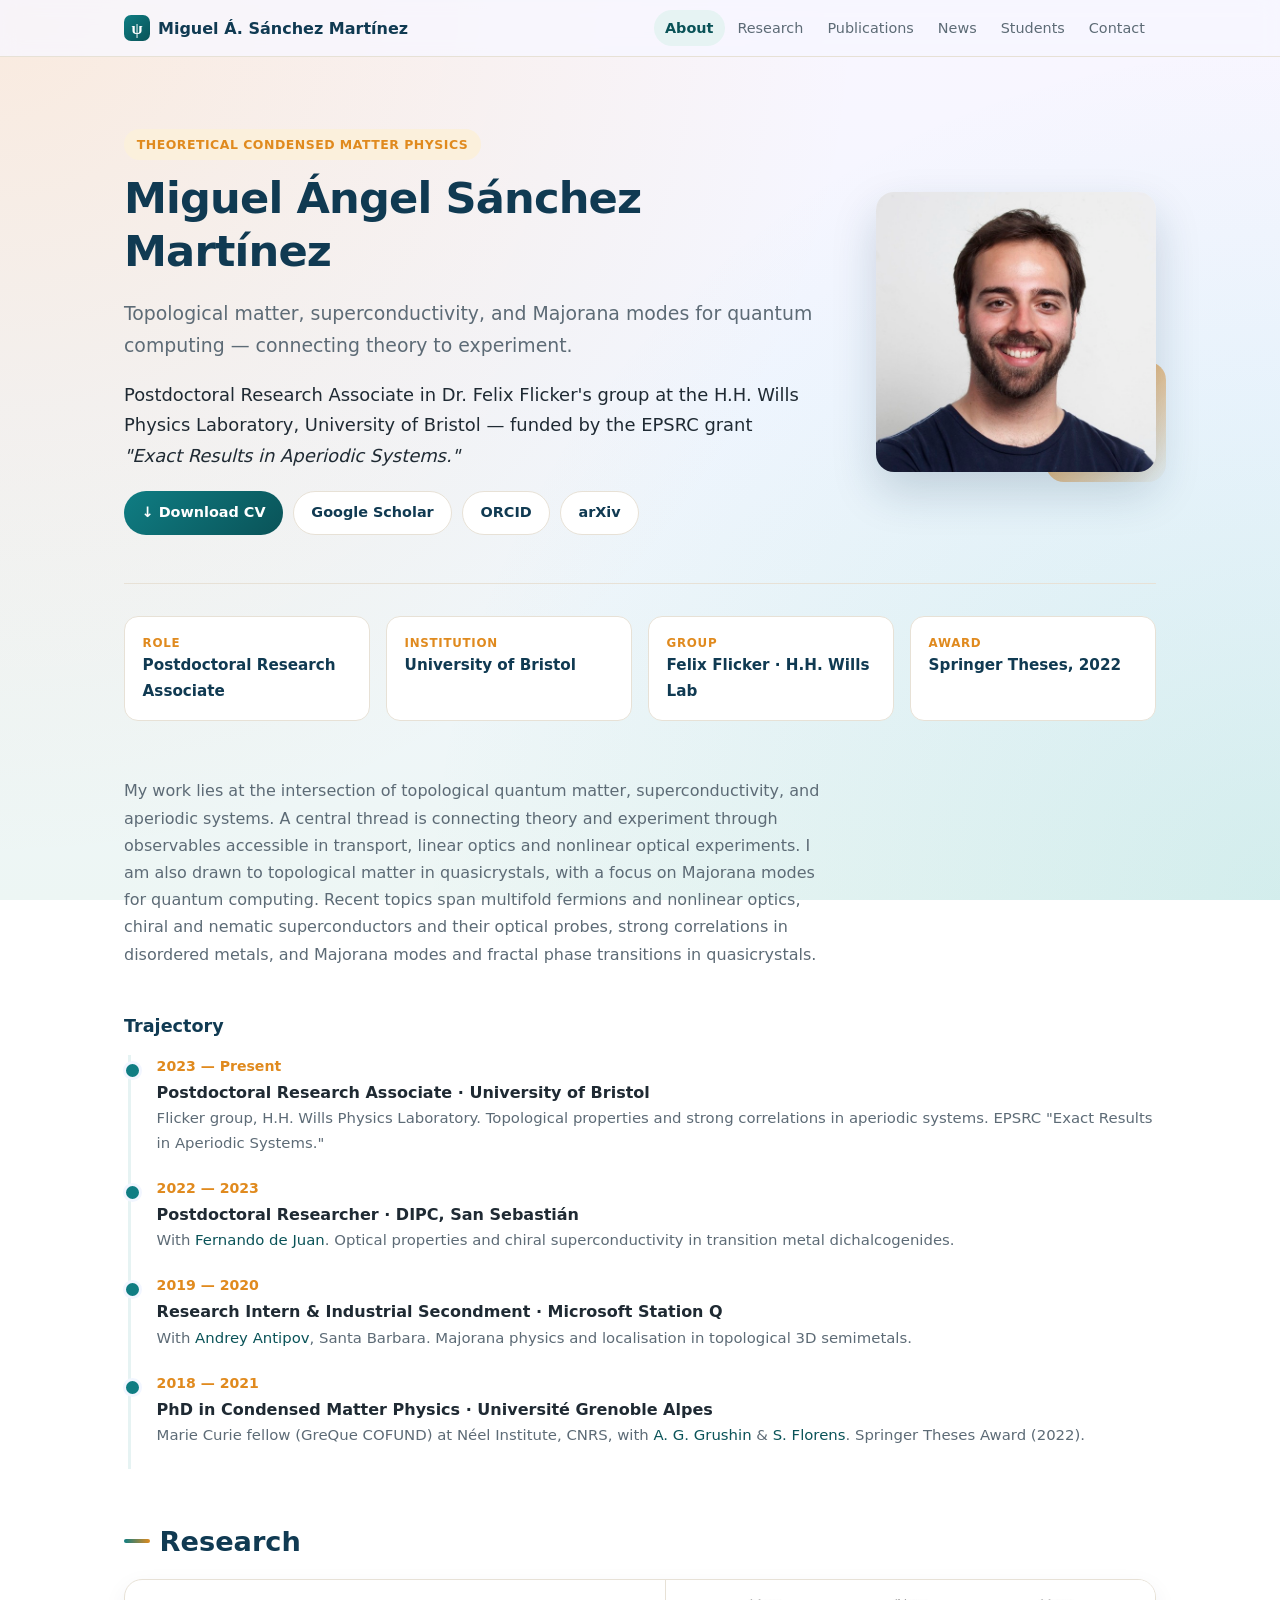
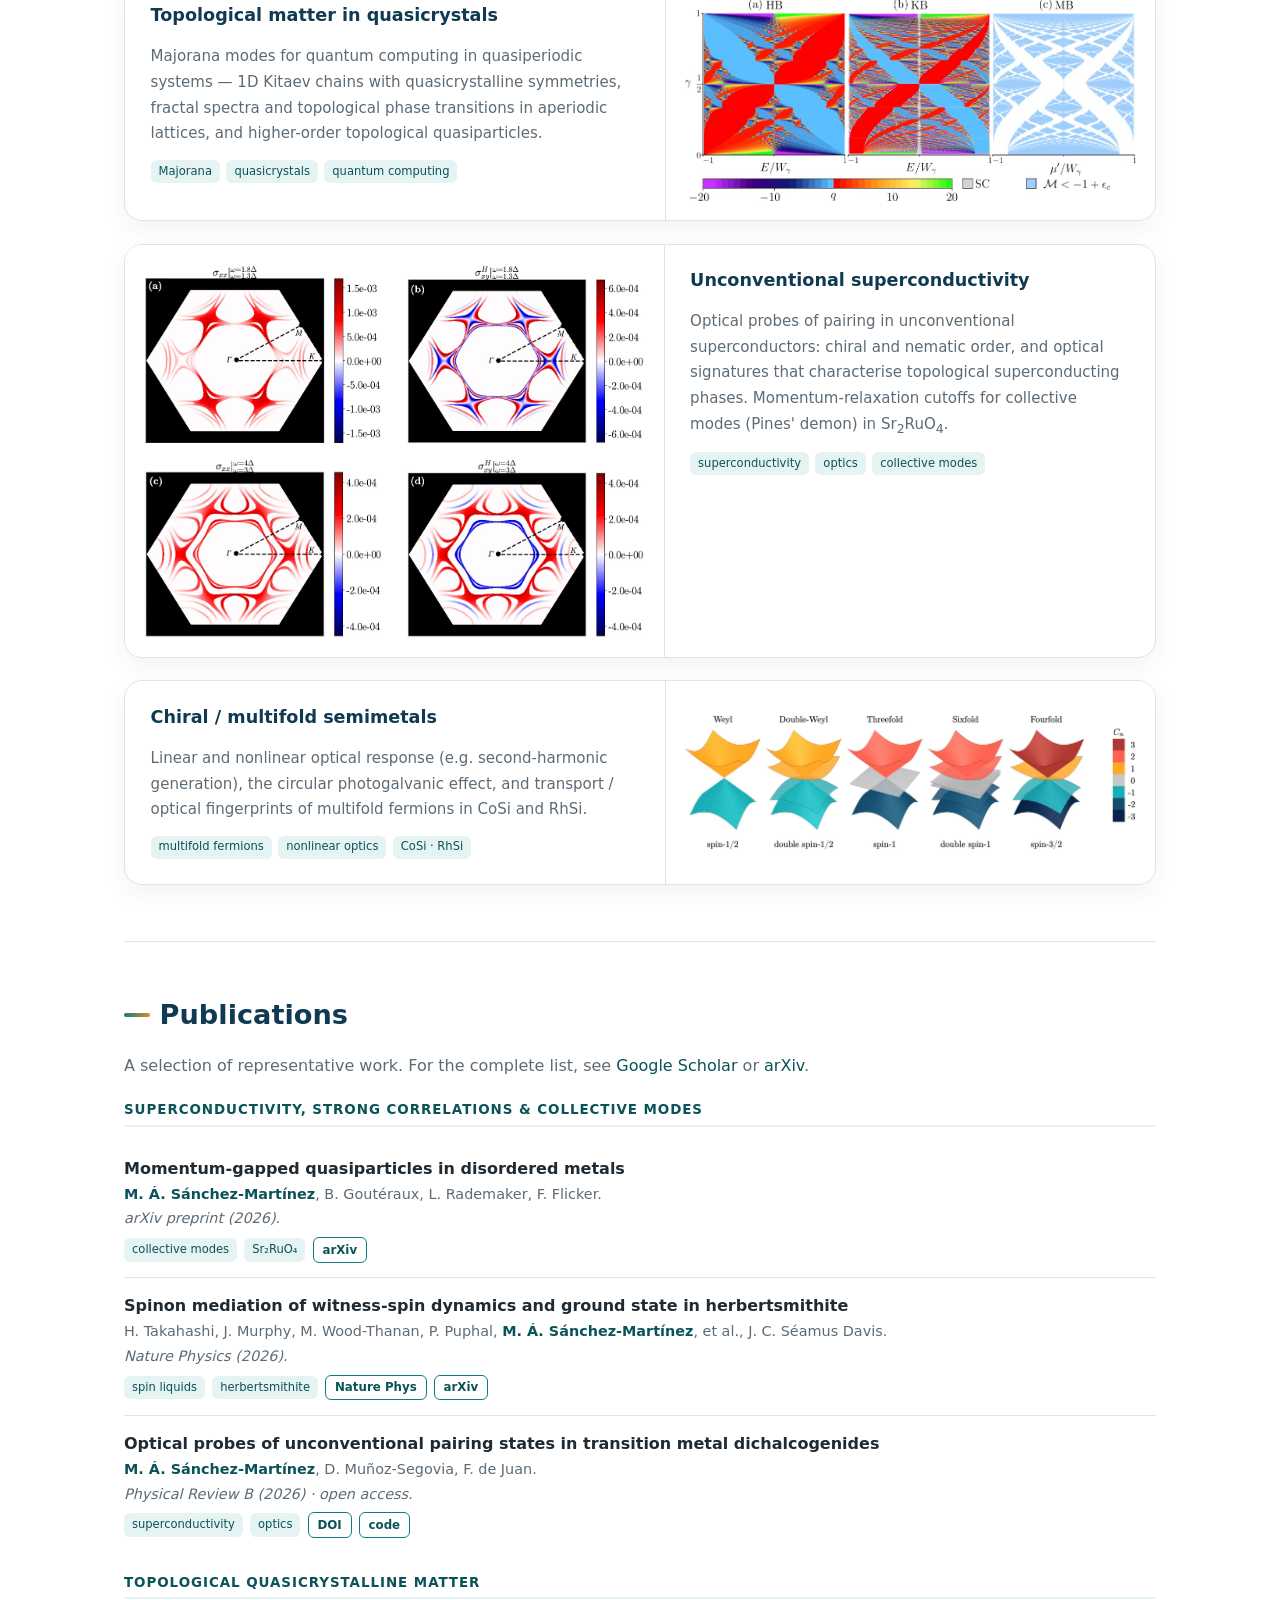
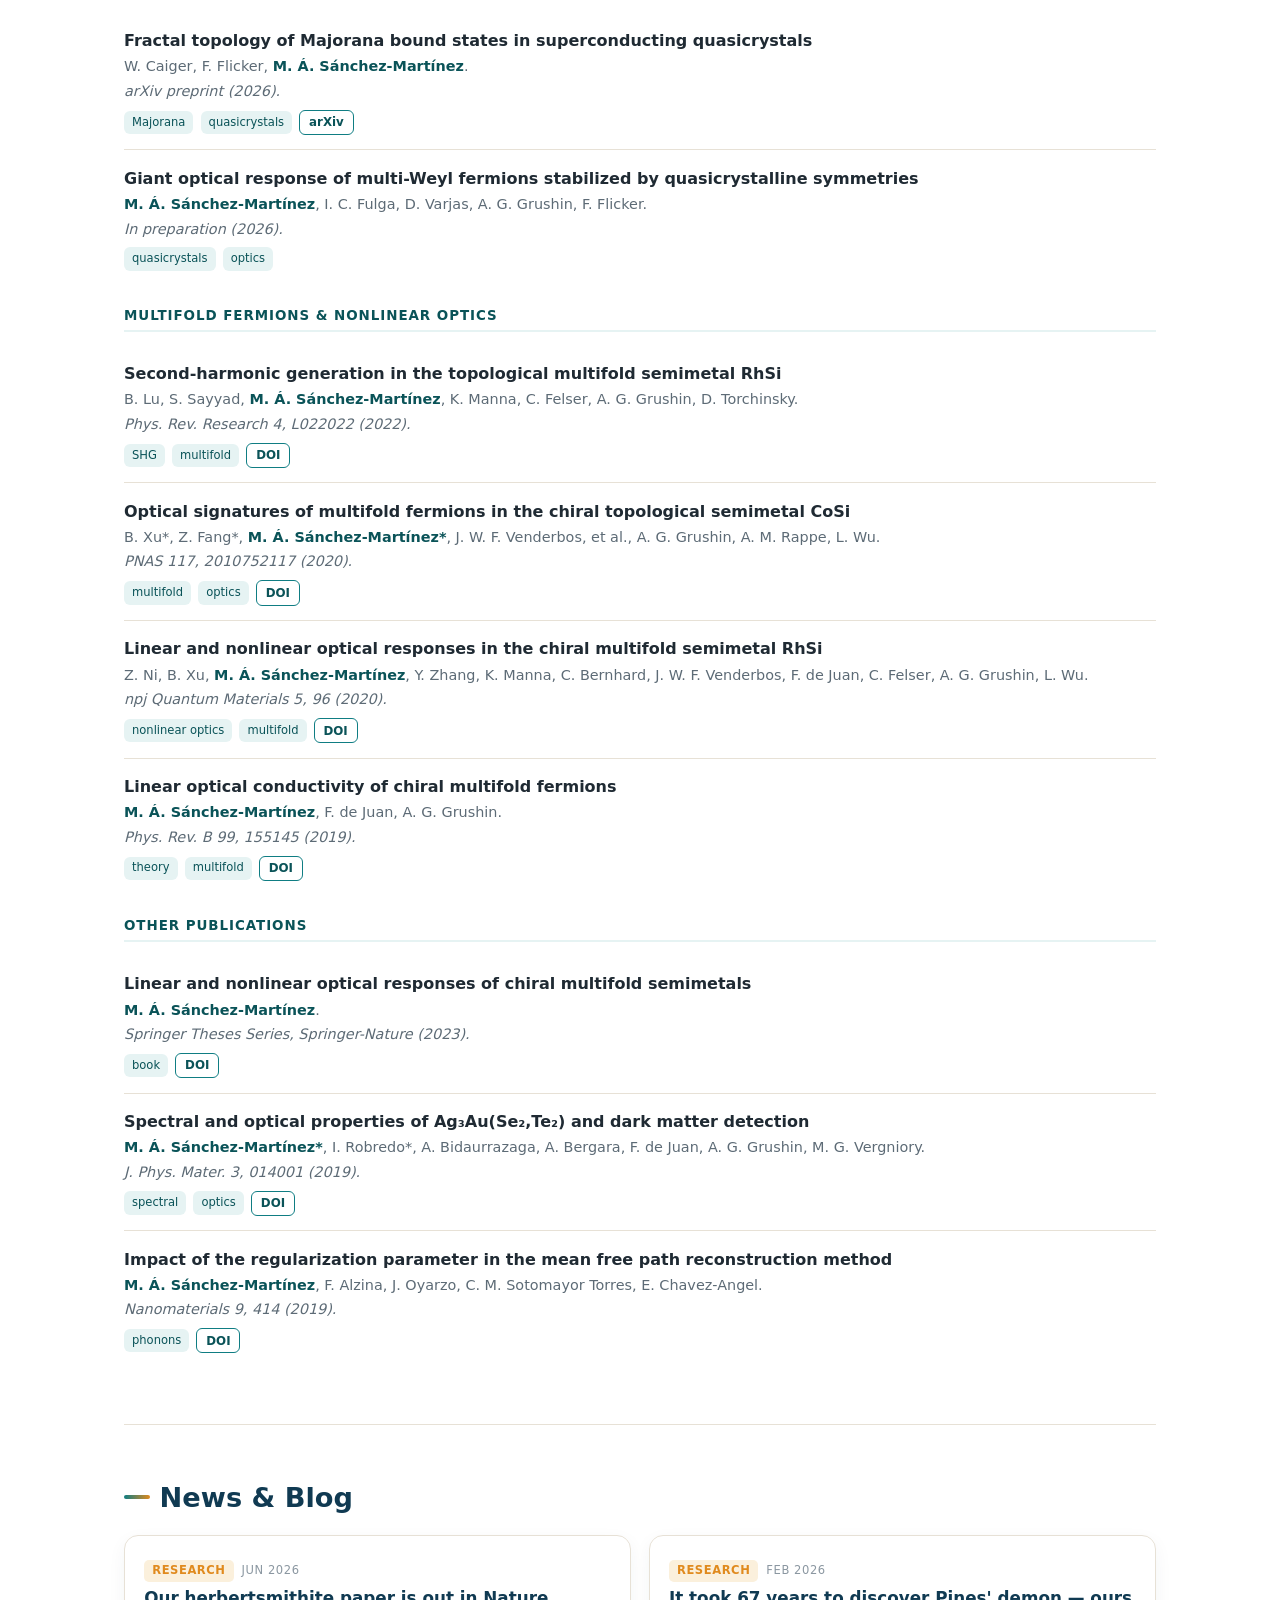
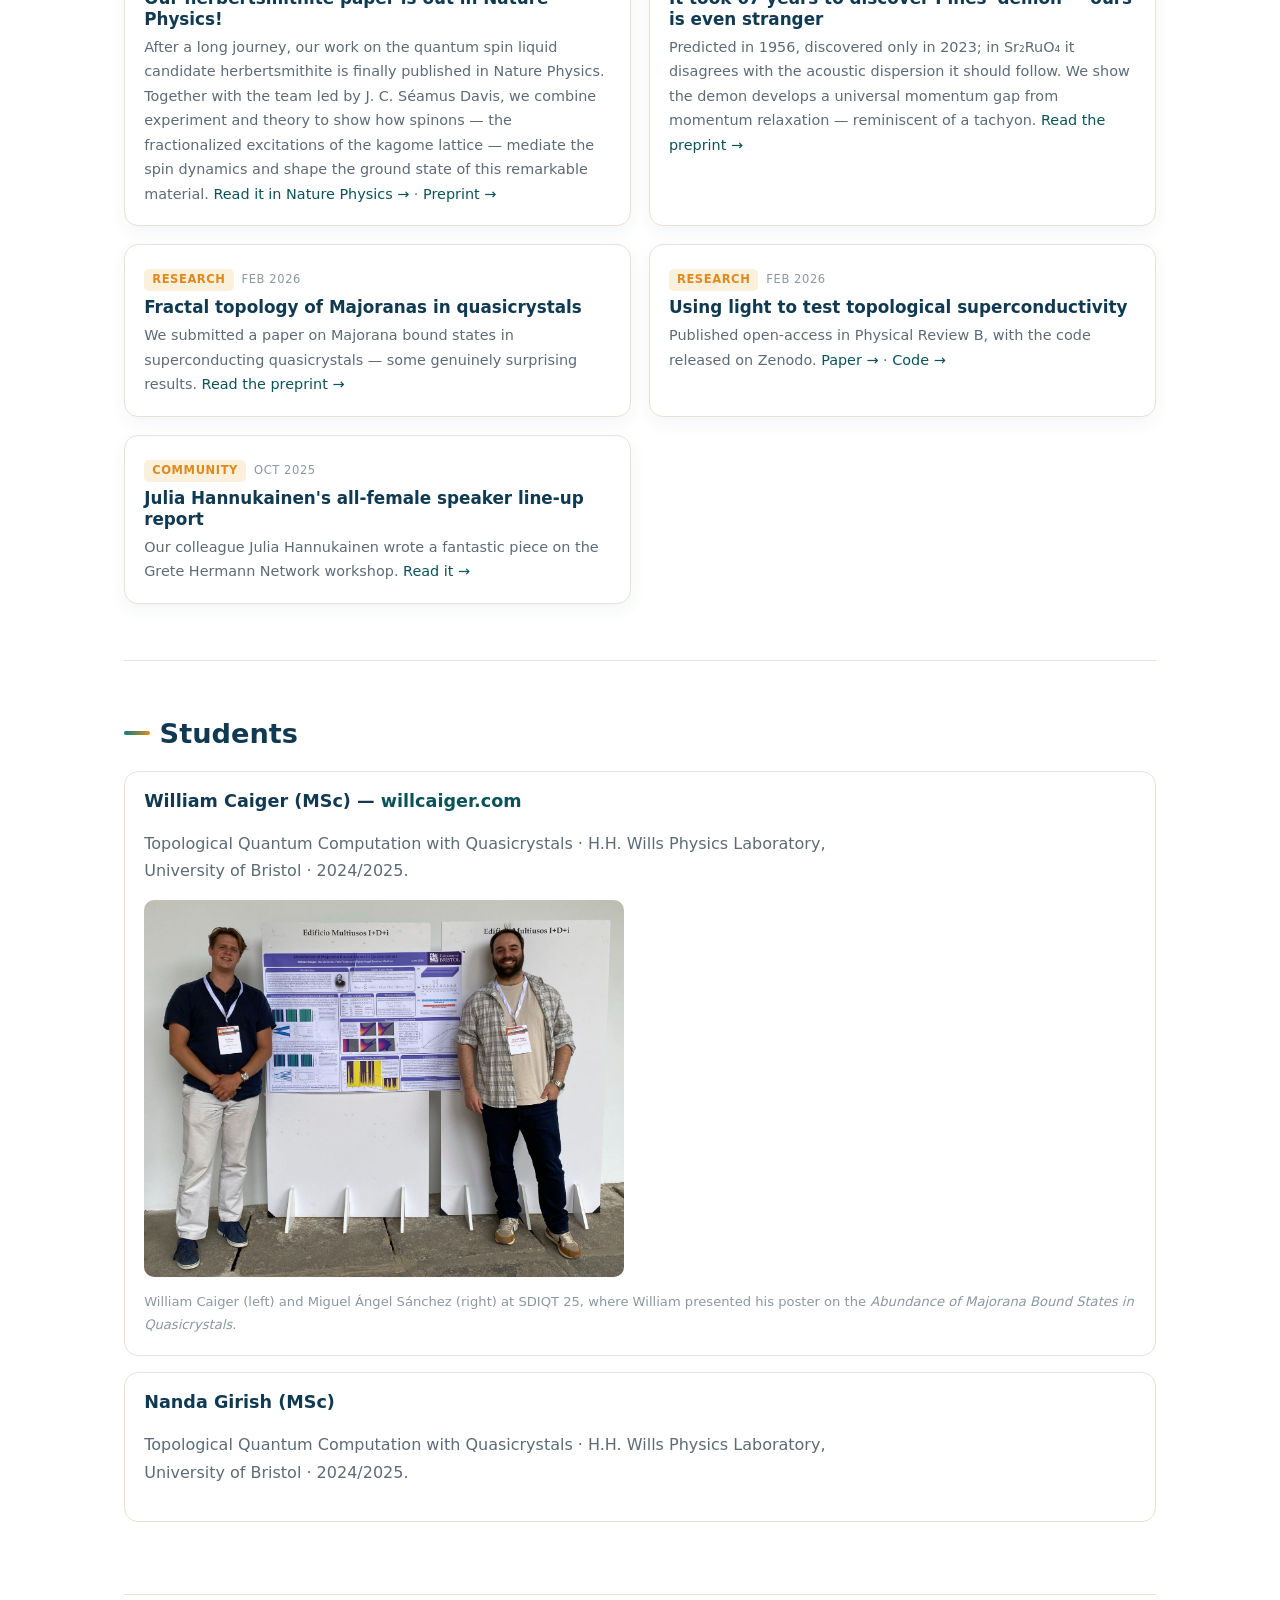
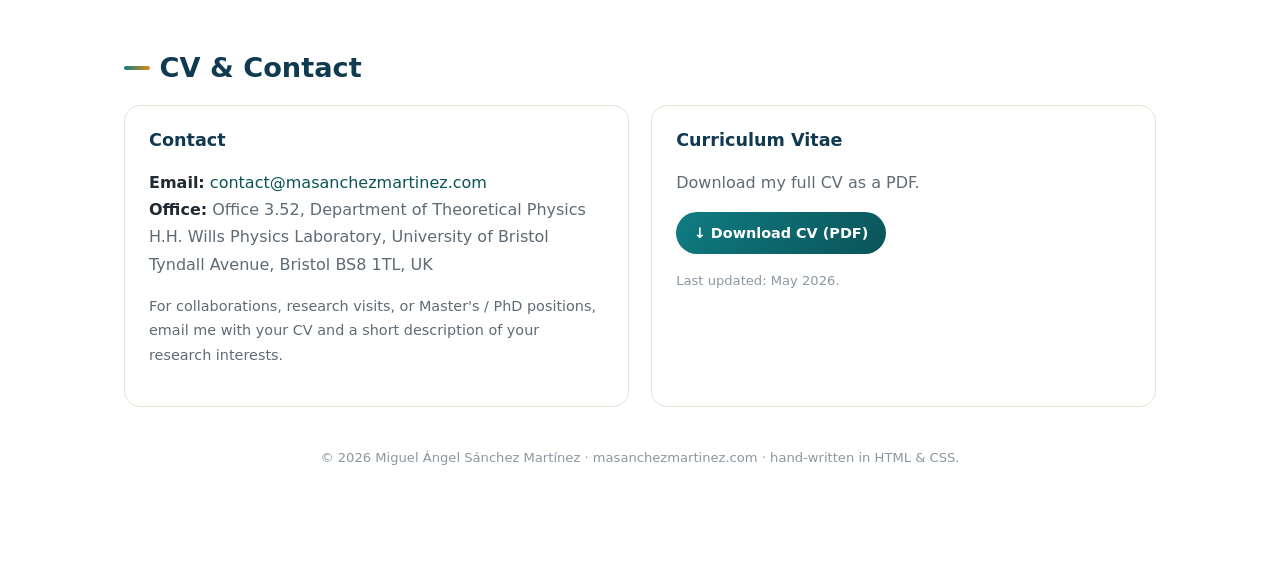
==== commit c36c1f33: "Redesign site with single-page layout; update publications - Rebuild index.html and external style.c" ====
--- a/index.html
+++ b/index.html
@@ -3,10 +3,18 @@
 
 <head>
     <meta charset="UTF-8">
-    <title>Miguel Ángel Sánchez Martínez – Theoretical Condensed Matter Physics</title>
+    <title>Miguel Ángel Sánchez Martínez — Theoretical Condensed Matter Physics</title>
     <meta name="viewport" content="width=device-width, initial-scale=1">
+    <meta name="author" content="Miguel Ángel Sánchez Martínez">
     <meta name="description"
-        content="Professional webpage of Miguel Ángel Sánchez Martínez, researcher in theoretical condensed matter physics. Research, publications, and contact information.">
+        content="Miguel Ángel Sánchez Martínez — postdoctoral researcher in theoretical condensed matter physics at the University of Bristol. Topological matter, superconductivity, multifold fermions and quasicrystals.">
+    <meta property="og:type" content="website">
+    <meta property="og:title" content="Miguel Ángel Sánchez Martínez — Theoretical Condensed Matter Physics">
+    <meta property="og:description" content="Topological matter, superconductivity, multifold fermions and quasicrystals.">
+    <meta property="og:image" content="https://masanchezmartinez.com/figures/photo_optimized.jpg">
+    <meta property="og:url" content="https://masanchezmartinez.com/">
+    <link rel="icon"
+        href="data:image/svg+xml,<svg xmlns='http://www.w3.org/2000/svg' viewBox='0 0 100 100'><rect width='100' height='100' rx='22' fill='%23107c81'/><text x='50' y='72' font-size='62' text-anchor='middle' fill='white' font-family='Georgia,serif'>&#968;</text></svg>">
     <!-- Link the external stylesheet -->
     <link rel="stylesheet" href="style.css">
     <!-- Google tag (gtag.js) -->
@@ -21,786 +29,246 @@
 </head>
 
 <body>
+    <a class="skip-link" href="#about">Skip to content</a>
     <header>
         <div class="nav-inner">
-            <div class="nav-brand">Miguel Ángel Sánchez Martínez</div>
+            <div class="brand"><span class="glyph">ψ</span> Miguel Á. Sánchez Martínez</div>
             <nav>
-                <a href="#about" class="tab-link active" data-tab-target="about"><span class="dot"></span> About</a>
-                <a href="#research" class="tab-link" data-tab-target="research"><span class="dot"></span> Research</a>
-                <a href="#news & blog" class="tab-link" data-tab-target="news"><span class="dot"></span> News</a>
-                <a href="#publications" class="tab-link" data-tab-target="publications"><span class="dot"></span>
-                    Publications</a>
-                <!-- <a href="#teaching" class="tab-link" data-tab-target="teaching"><span class="dot"></span> Teaching</a> -->
-                <!-- <a href="#talks" class="tab-link" data-tab-target="talks"><span class="dot"></span> Talks</a> -->
-                <a href="#students" class="tab-link" data-tab-target="students"><span class="dot"></span> Students</a>
-                <a href="#contact" class="tab-link" data-tab-target="contact"><span class="dot"></span> CV & Contact</a>
+                <a href="#about">About</a>
+                <a href="#research">Research</a>
+                <a href="#publications">Publications</a>
+                <!-- <a href="#talks">Talks</a> -->
+                <a href="#news">News</a>
+                <a href="#students">Students</a>
+                <a href="#contact">Contact</a>
             </nav>
         </div>
     </header>
+
     <main>
-        <!-- ABOUT TAB -->
-        <section id="about" class="tab-panel active">
-            <div class="hero">
-                <div class="hero-left">
-                    <div class="hero-highlight">Theoretical condensed matter physics</div>
+        <!-- HERO / ABOUT -->
+        <section id="about" style="border-bottom:none;padding-bottom:0">
+            <div class="hero" style="padding-top:1rem">
+                <div>
+                    <span class="kicker">Theoretical Condensed Matter Physics</span>
                     <h1>Miguel Ángel Sánchez Martínez</h1>
-                    <p class="hero-tagline">
-                        Theoretical condensed matter physicist working on topological matter, superconductivity, and
-                        experimental signatures.
-                    </p>
-                    <p>
-                        I am a <strong>Postdoctoral Research Associate</strong> in Dr. Felix Flicker’s group at the
-                        <strong>H.H. Wills Physics Laboratory</strong>, <strong>University of Bristol</strong>,
-                        funded by the EPSRC grant “Exact Results in Aperiodic Systems”. My work lies at the
-                        intersection of topological quantum matter, superconductivity, and aperiodic systems,
-                        aiming to connect theory and experiment.
-                    </p>
-                    <p class="hero-meta">
-                        Recent topics: multifold fermions and nonlinear optics, chiral/nematic superconductors
-                        and optical probes in TMDs, strong correlations and disorderd metals, and
-                        Majorana modes and fractal phase transitions in quasicrystals.
-                    </p>
-                </div>
-                <div class="hero-right">
-                    <img src="figures/photo_optimized.jpg" alt="Miguel Ángel Sánchez Martínez" class="hero-img"
-                        style="width: 70%; height: auto; display: block; margin: 0 auto;">
-                    <dl>
-                        <dt>Affiliation</dt>
-                        <dd>
-                            H.H. Wills Physics Laboratory<br>
-                            University of Bristol<br>
-                            Tyndall Avenue, Bristol BS8 1TL, United Kingdom
-                        </dd>
-                        <dt>Email</dt>
-                        <dd><a href="mailto:contact@masanchezmartinez.com">contact@masanchezmartinez.com</a></dd>
-                        <dt>Profiles</dt>
-                        <dd class="hero-links">
-                            <a class="pill-link" href="https://scholar.google.com/citations?user=tkk4ah8AAAAJ&hl=en"
-                                target="_blank" rel="noopener">Google Scholar</a>
-                            <a class="pill-link" href="https://orcid.org/0000-0003-4907-7466" target="_blank"
-                                rel="noopener">ORCID</a>
-                            <a class="pill-link" href="https://arxiv.org/a/sanchezmartinez_m_1.html" target="_blank"
-                                rel="noopener">arXiv</a>
-                            <!-- <a class="pill-link" href="https://github.com/mas9" target="_blank"
-                                rel="noopener">GitHub</a> -->
-                        </dd>
-                    </dl>
-                </div>
-            </div>
-            <h3>Trajectory</h3>
-            <ul class="timeline">
-                <li class="timeline-item">
-                    <div class="timeline-date">2023–Present</div>
-                    <div class="timeline-content">
-                        Postdoctoral Research Associate, H.H. Wills Physics Laboratory, University of Bristol (<a
-                            href="https://www.felixflicker.com/" target="_blank" rel="noopener">Dr. Felix
-                            Flicker</a>).<br>
-                        Topic: Topological properties and strong correlations in aperiodic systems. Funded by EPSRC
-                        “Exact Results in Aperiodic Systems”.
-                    </div>
-                </li>
-                <li class="timeline-item">
-                    <div class="timeline-date">2022–2023</div>
-                    <div class="timeline-content">
-                        Postdoctoral Researcher, Donostia International Physics Center (DIPC), San Sebastián (<a
-                            href="https://ferdejuan.dipc.org/" target="_blank" rel="noopener">Dr.
-                            Fernando de Juan</a>).<br>
-                        Topic: Optical properties and chiral superconductivity in transition metal dichalcogenides.
-                    </div>
-                </li>
-                <li class="timeline-item">
-                    <div class="timeline-date">03–06/2020</div>
-                    <div class="timeline-content">
-                        Research Intern, Microsoft Station Q, Santa Barbara.<br>
-                        Topic: Charge dynamics of superconducting islands proximity-coupled to metallic leads (Majorana
-                        physics).<br>
-                        Supervisor: <a href="https://www.microsoft.com/en-us/research/people/anantipo/" target="_blank"
-                            rel="noopener">Dr. Andrey Antipov</a>.
-                    </div>
-                </li>
-                <li class="timeline-item">
-                    <div class="timeline-date">10–12/2019</div>
-                    <div class="timeline-content">
-                        Industrial Secondment (GreQue PhD Fellowship), Microsoft Station Q, Santa Barbara.<br>
-                        Topic: Localisation of electrons in topological 3D semimetals.<br>
-                        Supervisor: <a href="https://www.microsoft.com/en-us/research/people/anantipo/" target="_blank"
-                            rel="noopener">Dr. Andrey Antipov</a>.
-                    </div>
-                </li>
-                <li class="timeline-item">
-                    <div class="timeline-date">2018–2021</div>
-                    <div class="timeline-content">
-                        PhD in Condensed Matter Physics, Université Grenoble Alpes. Marie Curie fellow (GreQue COFUND)
-                        at Néel Institute, CNRS.<br>
-                        Thesis: Linear and nonlinear optical responses of chiral multifold semimetals. Award: Springer
-                        Theses (2022).
-                        <br>
-                        Supervisors: <a href="https://grushingroup.cnrs.fr" target="_blank" rel="noopener">Dr.
-                            Adolfo G. Grushin</a> and <a href="http://perso.neel.cnrs.fr/serge.florens/florens.html"
-                            target="_blank" rel="noopener">Dr. Serge Florens</a>.
-                    </div>
-                </li>
-            </ul>
-        </section>
-
-        <!-- RESEARCH TAB -->
-        <section id="research" class="tab-panel">
+                    <p class="hero-sub">Topological matter, superconductivity, and Majorana modes for quantum computing — connecting theory to experiment.</p>
+                    <p class="lead">Postdoctoral Research Associate in Dr. Felix Flicker's group at the H.H. Wills Physics Laboratory, University of Bristol — funded by the EPSRC grant <em>"Exact Results in Aperiodic Systems."</em></p>
+                    <div class="hero-actions">
+                        <a class="btn btn-primary" href="sanchez_martinez_miguel_angel_2026_05_cv.pdf" target="_blank" rel="noopener">↓ Download CV</a>
+                        <a class="btn btn-ghost" href="https://scholar.google.com/citations?user=tkk4ah8AAAAJ&hl=en" target="_blank" rel="noopener">Google Scholar</a>
+                        <a class="btn btn-ghost" href="https://orcid.org/0000-0003-4907-7466" target="_blank" rel="noopener">ORCID</a>
+                        <a class="btn btn-ghost" href="https://arxiv.org/a/sanchezmartinez_m_1.html" target="_blank" rel="noopener">arXiv</a>
+                    </div>
+                </div>
+                <div class="hero-photo-wrap">
+                    <img class="hero-photo" src="figures/photo_optimized.jpg" alt="Portrait of Miguel Ángel Sánchez Martínez">
+                </div>
+            </div>
+
+            <div class="facts-band">
+                <div class="fact"><div class="k">Role</div><div class="v">Postdoctoral Research Associate</div></div>
+                <div class="fact"><div class="k">Institution</div><div class="v">University of Bristol</div></div>
+                <div class="fact"><div class="k">Group</div><div class="v">Felix Flicker · H.H. Wills Lab</div></div>
+                <div class="fact"><div class="k">Award</div><div class="v">Springer Theses, 2022</div></div>
+            </div>
+
+            <div style="padding:2.5rem 0 1rem">
+                <p>My work lies at the intersection of topological quantum matter, superconductivity, and aperiodic systems. A central thread is connecting theory and experiment through observables accessible in transport, linear optics and nonlinear optical experiments. I am also drawn to topological matter in quasicrystals, with a focus on Majorana modes for quantum computing. Recent topics span multifold fermions and nonlinear optics, chiral and nematic superconductors and their optical probes, strong correlations in disordered metals, and Majorana modes and fractal phase transitions in quasicrystals.</p>
+            </div>
+
+            <h3 style="margin-top:1rem">Trajectory</h3>
+            <div class="timeline" style="margin-top:1rem">
+                <div class="tl"><div class="when">2023 — Present</div><div class="what">Postdoctoral Research Associate · University of Bristol</div><div class="desc">Flicker group, H.H. Wills Physics Laboratory. Topological properties and strong correlations in aperiodic systems. EPSRC "Exact Results in Aperiodic Systems."</div></div>
+                <div class="tl"><div class="when">2022 — 2023</div><div class="what">Postdoctoral Researcher · DIPC, San Sebastián</div><div class="desc">With <a href="https://ferdejuan.dipc.org/" target="_blank" rel="noopener">Fernando de Juan</a>. Optical properties and chiral superconductivity in transition metal dichalcogenides.</div></div>
+                <div class="tl"><div class="when">2019 — 2020</div><div class="what">Research Intern &amp; Industrial Secondment · Microsoft Station Q</div><div class="desc">With <a href="https://www.microsoft.com/en-us/research/people/anantipo/" target="_blank" rel="noopener">Andrey Antipov</a>, Santa Barbara. Majorana physics and localisation in topological 3D semimetals.</div></div>
+                <div class="tl"><div class="when">2018 — 2021</div><div class="what">PhD in Condensed Matter Physics · Université Grenoble Alpes</div><div class="desc">Marie Curie fellow (GreQue COFUND) at Néel Institute, CNRS, with <a href="https://grushingroup.cnrs.fr" target="_blank" rel="noopener">A. G. Grushin</a> &amp; <a href="http://perso.neel.cnrs.fr/serge.florens/florens.html" target="_blank" rel="noopener">S. Florens</a>. Springer Theses Award (2022).</div></div>
+            </div>
+        </section>
+
+        <!-- RESEARCH -->
+        <section id="research">
             <h2>Research</h2>
-            <p>
-                My research focuses on various aspects of theoretical condensed matter physics, with a particular
-                emphasis on topological systems and unconventional superconductors. A central part of my work is
-                connecting theory and experiment, with a focus on observables accessible in transport, linear optics,
-                and nonlinear optical experiments. I also have a strong interest in the physics of topological matter
-                in quasicrystals, with a focus on Majorana modes for quantum computing.
-            </p>
-
-            <div class="research-list">
-                <h2>Current research directions</h2>
-                <div class="research-item">
-                    <!-- <img src="path/to/superconductivity-image.jpg" alt="Topological matter in quasicrystals"> -->
-                    <div class="research-content">
-                        <h3>Topological matter in quasicrystals: Majorana modes for quantum computing</h3>
-                        <p>Emergence of Majorana modes in quasiperiodic systems, such as 1D Kitaev chains with
-                            quasicrystalline symmetries. Fractal spectra and topological phase transitions in
-                            aperiodic lattices. Higher-order topological quasiparticles in quasicrystalline systems.
-                        </p>
-                        <img src="figures/Figure_3.jpg" alt="Majorana modes"
-                            style="width: 40%; height: auto; display: block; margin: 0 auto;">
-                    </div>
-                </div>
-                <div class="research-item">
-                    <div class="research-content">
+            <div class="research">
+                <article class="rcard">
+                    <div class="rtxt">
+                        <h3>Topological matter in quasicrystals</h3>
+                        <p>Majorana modes for quantum computing in quasiperiodic systems — 1D Kitaev chains with quasicrystalline symmetries, fractal spectra and topological phase transitions in aperiodic lattices, and higher-order topological quasiparticles.</p>
+                        <div class="tags"><span class="tag">Majorana</span><span class="tag">quasicrystals</span><span class="tag">quantum computing</span></div>
+                    </div>
+                    <div class="rmedia"><img src="figures/Figure_3.jpg" alt="Fractal topological invariants of Majorana bound states in quasicrystalline lattices"></div>
+                </article>
+                <article class="rcard">
+                    <div class="rtxt">
                         <h3>Unconventional superconductivity</h3>
-                        <p>Optical probes of pairing in superconductors, chiral/nematic order, other optical signatures
-                            of unconventional superconductivity charactersing the topological
-                            phases<sub>2</sub>RuO<sub>4</sub>.
-                        </p>
-                        <img src="figures/optical_responses_sc.jpg" alt="Unconventional superconductivity"
-                            style="width: 40%; height: auto; display: block; margin: 0 auto;">
-                    </div>
-                </div>
-                <div class="research-item">
-                    <div class="research-content">
-                        <h3>Topological quasiparticles in chiral/multifold semimetals</h3>
-                        <p>Linear and nonlinear optical response (e.g. SHG), circular photogalvanic effect, and
-                            transport/optical fingerprints of multifold fermions (CoSi, RhSi).</p>
-                        <img src="figures/multifolds_new_aplanada.jpg" alt="Topological quasiparticles"
-                            style="width: 70%; height: auto; display: block; margin: 0 auto;">
-                    </div>
-                </div>
-
-                <!-- </div>
-                <div class="research-item">
-                    <img src="path/to/superconductivity-image.jpg" alt="Unconventional superconductivity">
-                    <div class="research-content">
-                        <h3>Unconventional superconductivity</h3>
-                        <p>Optical probes of pairing in TMD superconductors, chiral/nematic order, and momentum
-                            relaxation cutoffs for collective modes (Pines’ demon) in Sr<sub>2</sub>RuO<sub>4</sub>.
-                        </p>
-                    </div>
-                </div> -->
-                <!-- <div>
-                    <h3>Current research directions</h3>
-                    <ul>
-                        <li><strong>Topological quasiparticles in chiral/multifold semimetals</strong><br>
-                            Linear and nonlinear optical response (e.g. SHG), circular photogalvanic effect,
-                            and transport/optical fingerprints of multifold fermions (CoSi, RhSi).
-                        </li>
-                        <li><strong>Unconventional superconductivity</strong><br>
-                            Optical probes of pairing in TMD superconductors, chiral/nematic order, and momentum
-                            relaxation cutoffs for collective modes (Pines’ demon) in Sr<sub>2</sub>RuO<sub>4</sub>.
-                        </li>
-                        <li><strong>Topological matter in quasicrystals</strong><br>
-                            Quasiperiodic Kitaev chains and quasicrystalline symmetries: Majorana modes, fractal
-                            spectra, and topological phase transitions in aperiodic lattices.
-                        </li>
-                        <li><strong>Dynamical responses and momentum relaxation in the disordered metals</strong><br>
-                            Numerical calculation of Lindhard susceptibilities and dielectric functions in 2D and 3D,
-                            including relaxation, finite temperature, and pole tracking in the complex plane.
-                        </li>
-                    </ul>
-                </div> -->
-                <!-- <div>
-                    <h3>Methods and tools</h3>
-                    <ul>
-                        <li> Under construction</li>
-                    </ul>
-
-                    <p class="small subtle">
-                        For a more detailed overview of my research activities, please see my
-                        <a href="#contact" data-tab-target="contact" class="tab-link-inline">CV</a> or my arXiv profile.
-                    </p>
-                </div> -->
-            </div>
-        </section>
-
-        <!-- NEWS TAB -->
-        <section id="news" class="tab-panel">
-            <h2>News & Blog</h2>
-            <p class="subtle small">
-                Notes on research and non‑research topics. <!-- this space for short write‑ups, project notes,
-            reading highlights, travel reports, or anything you want to share. -->
-            </p>
-
-            <div class="blog-list">
-
-                <article class="post-card">
-                    <h3>It took 67 years to discover Pines' demon. Our work shows that it is something even more
-                        unusual!</h3>
-                    <div class="post-meta">
-                        <span class="label">Research</span>
-                        <span class="date">Feb 2026</span>
-                    </div>
-                    <p>
-                        Pines' demon was predicted to exist in 1956, but it took 67 years to discover it in 2023. Our
-                        work shows that it is something even more unusual! The first report of this quasiparticle in
-                        Sr2RuO4 shows some discrepancies with the acoustic dispersion relation that the demon should
-                        follow. Here we show that the demon suffers a universal effect from momentum relaxation: it
-                        develops a momentum gap (similar to that of a tachyon!?). Check out the preprint here!: <a
-                            href="https://doi.org/10.48550/arXiv.2603.17002" target="_blank"
-                            rel="noopener">arXiv:2603.17002</a>
-                        <!-- </p>
-                    <details>
-                        <summary>Read more</summary>
-                        <p>
-                            One of my main interests is finding a connection between interesting theoretical ideas and
-                            their experimental signatures. Some materials...
-                        </p>
-                    </details> -->
+                        <p>Optical probes of pairing in unconventional superconductors: chiral and nematic order, and optical signatures that characterise topological superconducting phases. Momentum-relaxation cutoffs for collective modes (Pines' demon) in Sr<sub>2</sub>RuO<sub>4</sub>.</p>
+                        <div class="tags"><span class="tag">superconductivity</span><span class="tag">optics</span><span class="tag">collective modes</span></div>
+                    </div>
+                    <div class="rmedia"><img src="figures/optical_responses_sc.jpg" alt="Momentum-resolved optical conductivity of an unconventional superconductor"></div>
                 </article>
-
-                <article class="post-card">
-                    <h3>Our work on Herbertsmithite is accepted in Nature Physics!</h3>
-                    <div class="post-meta">
-                        <span class="label">Research</span>
-                        <span class="date">Feb 2026</span>
-                    </div>
-                    <p>
-                        Our work on Herbertsmithite has been accepted in Nature Physics! Check out the preprint here: <a
-                            href="https://arxiv.org/abs/2510.11678" target="_blank" rel="noopener">arXiv:2510.11678</a>
-                        <!-- </p>
-                    <details>
-                        <summary>Read more</summary>
-                        <p>
-                            One of my main interests is finding a connection between interesting theoretical ideas and
-                            their experimental signatures. Some materials...
-                        </p>
-                    </details> -->
+                <article class="rcard">
+                    <div class="rtxt">
+                        <h3>Chiral / multifold semimetals</h3>
+                        <p>Linear and nonlinear optical response (e.g. second-harmonic generation), the circular photogalvanic effect, and transport / optical fingerprints of multifold fermions in CoSi and RhSi.</p>
+                        <div class="tags"><span class="tag">multifold fermions</span><span class="tag">nonlinear optics</span><span class="tag">CoSi · RhSi</span></div>
+                    </div>
+                    <div class="rmedia"><img src="figures/multifolds_new_aplanada.jpg" alt="Band structures of Weyl, double-Weyl, threefold, sixfold and fourfold multifold fermions"></div>
                 </article>
-
-                <article class="post-card">
-                    <h3>Uncovering the fractal topology of Majoranas in quasicrystals</h3>
-                    <div class="post-meta">
-                        <span class="label">Research</span>
-                        <span class="date">Feb 2026</span>
-                    </div>
-                    <p>
-                        We recently submitted a paper on the fractal topology of Majoranas in quasicrystals. Some really
-                        interesting results! Check it here: <a href="https://arxiv.org/abs/2602.02796" target="_blank"
-                            rel="noopener">arXiv:2602.02796</a>
-                        <!-- </p>
-                    <details>
-                        <summary>Read more</summary>
-                        <p>
-                            One of my main interests is finding a connection between interesting theoretical ideas and
-                            their experimental signatures. Some materials...
-                        </p>
-                    </details> -->
-                </article>
-
-
-                <article class="post-card">
-                    <h3>Using light to test topological superconductivity</h3>
-                    <div class="post-meta">
-                        <span class="label">Research</span>
-                        <span class="date">Feb 2026</span>
-                    </div>
-                    <p>
-                        Our most recent work on using light to test topological superconductivity has been published in
-                        Physical Review B! You can find it here (it's open access!): <a
-                            href="https://doi.org/10.1103/s1wd-25dz" target="_blank"
-                            rel="noopener">https://doi.org/10.1103/s1wd-25dz</a><br>
-                        The code developed for this work is also published in open access in Zenodo, check it here!:
-                        <a href="https://doi.org/10.5281/zenodo.18436728" target="_blank"
-                            rel="noopener">https://doi.org/10.5281/zenodo.18436728</a>
-                    </p>
-                    <!-- <details>
-                        <summary>Read more</summary>
-                        <p>
-                            One of my main interests is finding a connection between interesting theoretical ideas and
-                            their experimental signatures. Some materials...
-                        </p>
-                    </details> -->
-                </article>
-
-                <!--<article class="post-card">
-                <h3>Science notes: travel, productivity, and community</h3>
-                <div class="post-meta">
-                    <span class="label">Non‑research</span>
-                    <span class="date">Oct 2025</span>
-                </div>
-                <p>
-                    A short reflection on balancing conference travel with deep work, and small habits that
-                    help make group discussions more inclusive and productive.
-                </p>
-                <details>
-                    <summary>Read more</summary>
-                    <p>
-                        I’ve found batching trips and setting explicit “offline blocks” keeps momentum on
-                        ongoing projects. For group meetings, lightweight pre‑reads and rotating chairs help
-                        quieter voices join in. None of this is universal—these are just notes that worked for
-                        me this term.
-                    </p>
-                </details>
-            </article>-->
-                <article class="post-card">
-                    <h3>Julia Hannukainen's report: all-female speaker line-up in condensed matter</h3>
-                    <div class="post-meta">
-                        <span class="label">Research</span>
-                        <span class="date">Oct 2025</span>
-                    </div>
-                    <p>
-                        Our colleague Julia Hannukainen has written a fantastic piece on her attendance to the Grete
-                        Hermann Network workshop. You can read it here: <a
-                            href="https://www.nature.com/articles/s42254-025-00872-y">Meeting report: all-female speaker
-                            line-up in condensed matter</a>
-                    </p>
-                </article>
-            </div>
-        </section>
-
-        <!-- PUBLICATIONS TAB -->
-        <section id="publications" class="tab-panel">
+            </div>
+        </section>
+
+        <!-- PUBLICATIONS -->
+        <section id="publications">
             <h2>Publications</h2>
-            <p class="subtle">
-                This is a short selection of representative papers. For a complete list,
-                please refer to my profiles on <a href="https://scholar.google.com/citations?user=tkk4ah8AAAAJ&hl=en"
-                    target="_blank" rel="noopener">Google Scholar</a> or
-                <a href="https://arxiv.org/a/sanchezmartinez_m_1.html" target="_blank" rel="noopener">arXiv</a>.
-            </p>
-
-            <h3>Superconductivity, strong correlations and collective modes</h3>
-            <ul class="pub-list">
-                <li>
-                    <strong>Momentum-gapped quasiparticles in disordered metals</strong><br>
-                    M. Á. Sánchez‑Martínez, B. Goutéraux, L. Rademaker, F. Flicker.<br>
-                    <span class="label">collective modes</span>
-                    <span class="label">Sr<sub>2</sub>RuO<sub>4</sub></span><br>
-                    <span class="small"><a href="https://arxiv.org/abs/2603.17002" target="_blank"
-                            rel="noopener">https://arxiv.org/abs/2603.17002</a></span>
-                </li>
-                <li>
-                    <strong>Spinon mediation of witness‑spin dynamics and ground state in herbertsmithite</strong><br>
-                    H. Takahashi, J. Murphy, M. Wood‑Thanan, P. Puphal, M. Á. Sánchez‑Martínez, F. Jerzembeck,
-                    C.C. Hsu, J. Ward, M. Isobe, Y. Matsumoto, H. Takagi, S. Blundell, M. Norman, F. Flicker,
-                    J.C. Séamus Davis.<br>
-                    <em>Accepted in Nature Physics</em> (2026).
-                    <span class="label">spin liquids</span>
-                    <span class="label">herbertsmithite</span><br>
-                    <span class="small"><a href="https://arxiv.org/abs/2510.11678" target="_blank"
-                            rel="noopener">https://arxiv.org/abs/2510.11678</a></span>
-                </li>
-                <li>
-                    <strong>Optical probes of unconventional pairing states in transition metal
-                        dichalcogenides</strong><br>
-                    M. Á. Sánchez‑Martínez, D. Muñoz‑Segovia, F. de Juan.<br>
-                    <em>Physical Review B</em> (2026).
-                    <span class="label">superconductivity</span>
-                    <span class="label">optics</span><br>
-                    <span class="small"><a href="https://journals.aps.org/prb/accepted/10.1103/s1wd-25dz"
-                            target="_blank"
-                            rel="noopener">https://journals.aps.org/prb/accepted/10.1103/s1wd-25dz</a></span>
-                </li>
-            </ul>
-
-            <h3>Topological quasicrystalline matter</h3>
-            <ul class="pub-list">
-                <li>
-                    <strong>Fractal Topology of Majorana Bound States in Superconducting Quasicrystals</strong><br>
-                    W. Caiger, F. Flicker, M. Á. Sánchez‑Martínez.<br>
-                    <em>arXiv preprint</em> (2026).
-                    <span class="label">Majorana fermions</span>
-                    <span class="label">superconductivity</span>
-                    <span class="label">quasicrystals</span><br>
-                    <span class="small"><a href="https://doi.org/10.48550/arXiv.2602.02796" target="_blank"
-                            rel="noopener">https://doi.org/10.48550/arXiv.2602.02796</a></span>
-                </li>
-                <li>
-                    <strong>Giant optical response of multi‑Weyl fermions stabilized by quasicrystalline
-                        symmetries</strong><br>
-                    M. Á. Sánchez‑Martínez, I.C. Fulga, D. Varjas, A.G. Grushin, F. Flicker.<br>
-                    <em>In preparation</em> (2026).
-                    <span class="label">quasicrystals</span>
-                    <span class="label">optics</span>
-                </li>
-            </ul>
-
-
-            <h3>Topological multifold fermions and nonlinear optics</h3>
-            <ul class="pub-list">
-                <li>
-                    <strong>Second‑harmonic generation in the topological multifold semimetal RhSi</strong><br>
-                    B. Lu, S. Sayyad, M. Á. Sánchez‑Martínez, K. Manna, C. Felser, A.G. Grushin, D. Torchinsky.<br>
-                    <em>Phys. Rev. Research</em> <strong>4</strong>, L022022 (2022).
-                    <span class="label">SHG</span>
-                    <span class="label">multifold fermions</span><br>
-                    <span class="small"><a href="https://doi.org/10.1103/PhysRevResearch.4.L022022" target="_blank"
-                            rel="noopener">https://doi.org/10.1103/PhysRevResearch.4.L022022</a></span>
-                </li>
-                <li>
-                    <strong>Optical signatures of multifold fermions in the chiral topological semimetal
-                        CoSi</strong><br>
-                    B. Xu*, Z. Fang*, M. Á. Sánchez‑Martínez*, J.W.F. Venderbos, Z. Ni, T. Qiu, K. Manna, W. Wang,
-                    J. Paglione, C. Bernhard, C. Felser, E.J. Mele, A.G. Grushin, A.M. Rappe, L. Wu.<br>
-                    <em>PNAS</em> <strong>2020</strong>, 2010752117 (2020).
-                    <span class="label">multifold fermions</span>
-                    <span class="label">optics</span><br>
-                    <span class="small"><a href="https://doi.org/10.1073/pnas.2010752117" target="_blank"
-                            rel="noopener">https://doi.org/10.1073/pnas.2010752117</a></span>
-                </li>
-                <li>
-                    <strong>Linear and nonlinear optical responses in the chiral multifold semimetal RhSi</strong><br>
-                    Z. Ni, B. Xu, M. Á. Sánchez‑Martínez, Y. Zhang, K. Manna, C. Bernhard, J.W.F. Venderbos,
-                    F. de Juan, C. Felser, A.G. Grushin, L. Wu.<br>
-                    <em>npj Quantum Materials</em> <strong>5</strong>, 96 (2020).
-                    <span class="label">nonlinear optics</span>
-                    <span class="label">multifold fermions</span><br>
-                    <span class="small"><a href="https://doi.org/10.1038/s41535-020-00187-y" target="_blank"
-                            rel="noopener">https://doi.org/10.1038/s41535-020-00187-y</a></span>
-                </li>
-                <li>
-                    <strong>Linear optical conductivity of chiral multifold fermions</strong><br>
-                    M.‑Á. Sánchez‑Martínez, F. de Juan, A.G. Grushin.<br>
-                    <em>Phys. Rev. B</em> <strong>99</strong>, 155145 (2019).
-                    <span class="label">theory</span>
-                    <span class="label">multifold fermions</span><br>
-                    <span class="small"><a href="https://doi.org/10.1103/PhysRevB.99.155145" target="_blank"
-                            rel="noopener">https://doi.org/10.1103/PhysRevB.99.155145</a></span>
-                </li>
-
-            </ul>
-
-            <h3>Other publications</h3>
-            <ul class="pub-list">
-                <li>
-                    <strong>Linear and nonlinear optical responses of chiral multifold semimetals</strong><br>
-                    M. Á. Sánchez‑Martínez.<br>
-                    <em>Springer Theses Series</em>, Springer‑Nature, Cham (2023).
-                    <span class="label">book</span><br>
-                    <span class="small"><a href="https://link.springer.com/book/10.1007/978-3-031-25771-1"
-                            target="_blank"
-                            rel="noopener">https://link.springer.com/book/10.1007/978-3-031-25771-1</a></span>
-                </li>
-                <li>
-                    <strong>Spectral and optical properties of Ag<sub>3</sub>Au(Se<sub>2</sub>,Te<sub>2</sub>) and dark
-                        matter detection</strong><br>
-                    M.‑Á. Sánchez‑Martínez*, I. Robredo*, A. Bidaurrazaga, A. Bergara, F. de Juan, A.G. Grushin,
-                    M.G. Vergniory.<br>
-                    <em>J. Phys. Mater.</em> <strong>3</strong>, 014001 (2019).
-                    <span class="label">spectral</span>
-                    <span class="label">optics</span><br>
-                    <span class="small"><a href="https://doi.org/10.1088/2515-7639/ab3ea2" target="_blank"
-                            rel="noopener">https://doi.org/10.1088/2515-7639/ab3ea2</a></span>
-                </li>
-                <li>
-                    <strong>Impact of the regularization parameter in the mean free path reconstruction method:
-                        Nanoscale heat transport and beyond</strong><br>
-                    M.-Á. Sánchez‑Martínez, F. Alzina, J. Oyarzo, C.M. Sotomayor Torres, E. Chavez‑Angel.<br>
-                    <em>Nanomaterials</em> <strong>9</strong>, 414 (2019).
-                    <span class="label">nanoscale heat</span>
-                    <span class="label">phonons</span><br>
-                    <span class="small"><a href="https://doi.org/10.3390/nano9030414" target="_blank"
-                            rel="noopener">https://doi.org/10.3390/nano9030414</a></span>
-                </li>
-            </ul>
-        </section>
-
-        <!-- TEACHING TAB
-        <section id="teaching" class="tab-panel">
-        <h2>Teaching</h2>
-
-        <div class="two-col">
-            <div>
-                <h3>Courses</h3>
-                <ul>
-                    <li>
-                        <strong>Introduction to theoretical condensed matter</strong><br>
-                        Level: Master’s / PhD · University · Year(s).<br>
-                        <span class="small">
-                            Topics: spin models, strongly correlated electrons, linear response,
-                            and basic notions of topology in solids.
-                        </span>
-                    </li>
-                    <li>
-                        <strong>Numerical methods in condensed matter physics</strong><br>
-                        Level: Master’s · University · Year(s).<br>
-                        <span class="small">
-                            Julia/Python for Brillouin-zone integrals, BdG Hamiltonian diagonalization,
-                            Green’s functions and optical conductivity.
-                        </span>
-                    </li>
-                </ul>
-            </div>
-            <div>
-                <h3>Teaching material</h3>
-                <ul>
-                    <li><a href="#">Lecture notes (PDF)</a></li>
-                    <li><a href="#">Problem sets with solutions (PDF)</a></li>
-                    <li><a href="#">Example codes (GitHub)</a></li>
-                </ul>
-
-                <p class="small subtle">
-                    If you are a student interested in a Master’s or Bachelor’s project, please
-                    have a look at the <a href="#students" data-tab-target="students" class="tab-link-inline">Students</a> tab and get in touch by email.
-                </p>
-            </div>
-        </div>
-    </section> -->
-
-        <!-- TALKS TAB -->
-        <section id="talks" class="tab-panel">
-            <h2>Recent talks and seminars</h2>
-            <p class="subtle small">Selected recent invitations and conference contributions.</p>
-
-            <ul class="pub-list">
-                <li>
-                    <strong>Abundance of Majorana modes in quasicrystals</strong> (poster by W. Caiger,
-                    co‑supervised)<br>
-                    SDIQT25 International Workshop. Salamanca, Spain · Jun 2025.
-                </li>
-                <li>
-                    <strong>Unraveling Pines’ demon in Sr<sub>2</sub>RuO<sub>4</sub></strong> (invited)
-                    <br>University of Geneva (invited by Prof. Louk Rademaker). Geneva, Switzerland · Jun 2024.
-                </li>
-                <li>
-                    <strong>Linear optical response of chiral multifold fermions</strong><br>
-                    NGSCES 2024 International Conference. Girona, Spain · Oct 2024.
-                </li>
-                <li>
-                    <strong>Unraveling Pines’ demon in Sr<sub>2</sub>RuO<sub>4</sub></strong> (poster)<br>
-                    Electrons, Photons and Plasmons 2024 Workshop. Nyon, Switzerland · Jun 2024.
-                </li>
-                <li>
-                    <strong>Unraveling Pines’ demon in Sr<sub>2</sub>RuO<sub>4</sub></strong> (oral)
-                    <br>Condensed Matter Physics in the City 2024 · Jun 2024.
-                </li>
-                <li>
-                    <strong>Fingerprints of multifold fermions in optics: linear and nonlinear optical responses of CoSi
-                        and RhSi</strong> (oral)
-                    <br>APS March Meeting 2023, Session M25. Las Vegas, USA · Mar 2023.
-                </li>
-                <li>
-                    <strong>Unconventional fermions and where to find them: linear and nonlinear optical responses of
-                        CoSi and RhSi</strong> (poster)
-                    <br>GEFES 2023 (RSEF). Salamanca, Spain · 2023.
-                </li>
-                <li>
-                    <strong>Unconventional fermions and how to find them: optical probes of chiral multifold
-                        semimetals</strong> (oral)
-                    <br>International Focus Workshop in Topological Materials: From Weak to Strong Correlations. MPIPKS,
-                    Dresden, Germany · Apr 2022.
-                </li>
-                <li>
-                    <strong>Linear and nonlinear optical responses of chiral multifold semimetals</strong> (oral)
-                    <br>APS March Meeting 2022, Session Y59. Chicago, USA · Mar 2022. (MCAA Micro Travel Grant, SCHINEs)
-                </li>
-                <li>
-                    <strong>Optical signatures of multifold fermions in chiral topological semimetals RhSi and
-                        CoSi</strong> (poster)
-                    <br>LEES 2021: Low‑Energy Electrodynamics in Solids. Virtual · Jun–Jul 2021.
-                </li>
-                <li>
-                    <strong>Linear and nonlinear optical responses of chiral multifold semimetals</strong> (invited)
-                    <br>Nanyang Technological University (invited by Prof. Justin Song). Virtual · Sep 2021.
-                </li>
-                <li>
-                    <strong>Optical signatures of multifold fermions in RhSi and CoSi</strong> (oral)
-                    <br>APS March Meeting 2021, Session A45. Virtual · Mar 2021.
-                </li>
-                <li>
-                    <strong>Linear optical conductivity of the chiral multifold semimetal RhSi</strong> (poster)
-                    <br>Dynamics of Emerging Quasiparticles in Topological Dirac Materials (WE‑Heraeus 731). Bad Honnef,
-                    Germany · Oct 2020.
-                </li>
-                <li>
-                    <strong>Optical conductivity of the multifold semimetal RhSi</strong> (poster)
-                    <br>CMD 2020 GEFES (RSEF‑GEFES & EPS‑CMD). Virtual · Aug–Sep 2020.
-                </li>
-                <li>
-                    <strong>Charge dynamics of metallic and superconducting islands coupled to metallic leads</strong>
-                    (oral)
-                    <br>Microsoft Station Q Research Intern Talk. Santa Barbara, USA · Jun 2020.
-                </li>
-                <li>
-                    <strong>Blackboard Seminar: Multifold fermions in conventional crystals</strong>
-                    <br>Kavli Institute for Theoretical Physics (Spin & Heat Transport in Quantum and Topological
-                    Materials program). Santa Barbara, USA · Oct–Dec 2019.
-                </li>
-                <li>
-                    <strong>Linear optical response of chiral multifold fermions</strong> (poster)
-                    <br>Ultrafast and Nonlinear Dynamics of Quantum Materials. Univ. Paris‑Diderot, France · Jun 2019.
-                </li>
-                <li>
-                    <strong>Linear optical response of chiral multifold fermions</strong> (oral)
-                    <br>NGSCES 2018 International Conference. Donostia‑San Sebastián, Spain · Sep 2018.
-                </li>
-                <li>
-                    <strong>A paradigm for anomalies and non‑linear responses in topological matter</strong> (poster)
-                    <br>LETI Innovation Days, 2nd Quantum Engineering Day. Grenoble, France · Jul 2018.
-                </li>
-                <li>
-                    <strong>The role of the reconstruction parameter in MFP reconstruction technique</strong> (oral)
-                    <br>3rd Scientific Meeting of BCN‑b PhD Students in Nanoscience. Barcelona, Spain · Nov 2017.
-                </li>
-                <li>
-                    <strong>Impact of the regularization parameter in the MFP reconstruction technique</strong> (oral)
-                    <br>III Severo Ochoa Scientific Workshop. ICN2, Barcelona, Spain · Jun 2017.
-                </li>
-                <li>
-                    <strong>Dependence of the accumulation function on the regularization parameter in MFP
-                        reconstruction</strong> (poster)
-                    <br>Wave Phenomena and Phonon Thermal Transport. Oléron, France · Jun 2017.
-                </li>
-                <li>
-                    <strong>Study of the impact of the regularization parameter in the phonon MFP
-                        reconstruction</strong> (poster)
-                    <br>E‑MRS Spring Meeting. Strasbourg, France · May 2017.
-                </li>
-                <li>
-                    <strong>Perturbative quantization of Yang‑Mills theory with the classical double of su(N)</strong>
-                    (oral)
-                    <br>III Doctoral Conference of the University of Murcia. Murcia, Spain · May–Jun 2017.
-                </li>
-            </ul>
-        </section>
-
-        <!-- STUDENTS TAB -->
-        <section id="students" class="tab-panel">
-            <h2>Students</h2> <!--  and collaborations-->
-
-            <!-- <div class="two-col"> -->
-            <div>
-                <!--<h3>Current students</h3>-->
-                <!-- <h3>Supervised students</h3> -->
-                <ul>
-                    <li>
-                        <strong>William Caiger (MSc) </strong><br> <a href="https://willcaiger.com/" target="_blank"
-                            rel="noopener"> willcaiger.com</a><br>
-                        Topological Quantum Computation with Quasicrystals. HH Wills Physics Laboratory,
-                        University of Bristol. 2024/2025.
-                        <br>
-                        <figure>
-                            <img src="figures/sdiqt_conf.jpeg" alt="SDIQT 25 conference"
-                                style="max-width: 70%; height: auto;">
-                            <figcaption>William Caiger (left) and Miguel Ángel Sánchez (right) at the SDIQT 25
-                                conference, where William presented his poster on the <emph>Abundance of Majorana Bound
-                                    States in Quasicrystals</emph>.</figcaption>
-                        </figure>
-                    </li>
-                    <li>
-                        <strong>Nanda Girish (MSc)</strong><br>
-                        Topological Quantum Computation with Quasicrystals. HH Wills Physics Laboratory,
-                        University of Bristol. 2024/2025.
-                    </li>
-                </ul>
-            </div>
-            <!-- <div> -->
-            <!--<h3>Selected collaborations</h3>
-                <ul>
-                    <li>Topological materials theory with <em>Adolfo G. Grushin</em> (Néel Institute, CNRS).</li>
-                    <li>Optical response and superconductivity with <em>Fernando de Juan</em> (DIPC).</li>
-                    <li>Quasicrystals and collective modes with <em>Felix Flicker</em> (University of Bristol).</li>
-                </ul> -->
-            </div>
-            </div>
-        </section>
-
-        <!-- CONTACT TAB -->
-        <section id="contact" class="tab-panel">
-            <h2>CV & Contact</h2>
-
+            <p>A selection of representative work. For the complete list, see <a href="https://scholar.google.com/citations?user=tkk4ah8AAAAJ&hl=en" target="_blank" rel="noopener">Google Scholar</a> or <a href="https://arxiv.org/a/sanchezmartinez_m_1.html" target="_blank" rel="noopener">arXiv</a>.</p>
+
+            <div class="pub-group">
+                <h3>Superconductivity, strong correlations &amp; collective modes</h3>
+                <div class="pub"><div class="pub-title">Momentum-gapped quasiparticles in disordered metals</div><div class="pub-auth"><span class="me">M. Á. Sánchez-Martínez</span>, B. Goutéraux, L. Rademaker, F. Flicker.</div><div class="pub-venue">arXiv preprint (2026).</div><div class="pub-foot"><span class="tag">collective modes</span><span class="tag">Sr₂RuO₄</span><a class="doi" href="https://arxiv.org/abs/2603.17002" target="_blank" rel="noopener">arXiv</a></div></div>
+                <div class="pub"><div class="pub-title">Spinon mediation of witness-spin dynamics and ground state in herbertsmithite</div><div class="pub-auth">H. Takahashi, J. Murphy, M. Wood-Thanan, P. Puphal, <span class="me">M. Á. Sánchez-Martínez</span>, et al., J. C. Séamus Davis.</div><div class="pub-venue">Nature Physics (2026).</div><div class="pub-foot"><span class="tag">spin liquids</span><span class="tag">herbertsmithite</span><a class="doi" href="https://www.nature.com/articles/s41567-026-03303-6" target="_blank" rel="noopener">Nature Phys</a><a class="doi" href="https://arxiv.org/abs/2510.11678" target="_blank" rel="noopener">arXiv</a></div></div>
+                <div class="pub"><div class="pub-title">Optical probes of unconventional pairing states in transition metal dichalcogenides</div><div class="pub-auth"><span class="me">M. Á. Sánchez-Martínez</span>, D. Muñoz-Segovia, F. de Juan.</div><div class="pub-venue">Physical Review B (2026) · open access.</div><div class="pub-foot"><span class="tag">superconductivity</span><span class="tag">optics</span><a class="doi" href="https://doi.org/10.1103/s1wd-25dz" target="_blank" rel="noopener">DOI</a><a class="doi" href="https://doi.org/10.5281/zenodo.18436728" target="_blank" rel="noopener">code</a></div></div>
+            </div>
+
+            <div class="pub-group">
+                <h3>Topological quasicrystalline matter</h3>
+                <div class="pub"><div class="pub-title">Fractal topology of Majorana bound states in superconducting quasicrystals</div><div class="pub-auth">W. Caiger, F. Flicker, <span class="me">M. Á. Sánchez-Martínez</span>.</div><div class="pub-venue">arXiv preprint (2026).</div><div class="pub-foot"><span class="tag">Majorana</span><span class="tag">quasicrystals</span><a class="doi" href="https://doi.org/10.48550/arXiv.2602.02796" target="_blank" rel="noopener">arXiv</a></div></div>
+                <div class="pub"><div class="pub-title">Giant optical response of multi-Weyl fermions stabilized by quasicrystalline symmetries</div><div class="pub-auth"><span class="me">M. Á. Sánchez-Martínez</span>, I. C. Fulga, D. Varjas, A. G. Grushin, F. Flicker.</div><div class="pub-venue">In preparation (2026).</div><div class="pub-foot"><span class="tag">quasicrystals</span><span class="tag">optics</span></div></div>
+            </div>
+
+            <div class="pub-group">
+                <h3>Multifold fermions &amp; nonlinear optics</h3>
+                <div class="pub"><div class="pub-title">Second-harmonic generation in the topological multifold semimetal RhSi</div><div class="pub-auth">B. Lu, S. Sayyad, <span class="me">M. Á. Sánchez-Martínez</span>, K. Manna, C. Felser, A. G. Grushin, D. Torchinsky.</div><div class="pub-venue">Phys. Rev. Research 4, L022022 (2022).</div><div class="pub-foot"><span class="tag">SHG</span><span class="tag">multifold</span><a class="doi" href="https://doi.org/10.1103/PhysRevResearch.4.L022022" target="_blank" rel="noopener">DOI</a></div></div>
+                <div class="pub"><div class="pub-title">Optical signatures of multifold fermions in the chiral topological semimetal CoSi</div><div class="pub-auth">B. Xu*, Z. Fang*, <span class="me">M. Á. Sánchez-Martínez*</span>, J. W. F. Venderbos, et al., A. G. Grushin, A. M. Rappe, L. Wu.</div><div class="pub-venue">PNAS 117, 2010752117 (2020).</div><div class="pub-foot"><span class="tag">multifold</span><span class="tag">optics</span><a class="doi" href="https://doi.org/10.1073/pnas.2010752117" target="_blank" rel="noopener">DOI</a></div></div>
+                <div class="pub"><div class="pub-title">Linear and nonlinear optical responses in the chiral multifold semimetal RhSi</div><div class="pub-auth">Z. Ni, B. Xu, <span class="me">M. Á. Sánchez-Martínez</span>, Y. Zhang, K. Manna, C. Bernhard, J. W. F. Venderbos, F. de Juan, C. Felser, A. G. Grushin, L. Wu.</div><div class="pub-venue">npj Quantum Materials 5, 96 (2020).</div><div class="pub-foot"><span class="tag">nonlinear optics</span><span class="tag">multifold</span><a class="doi" href="https://doi.org/10.1038/s41535-020-00187-y" target="_blank" rel="noopener">DOI</a></div></div>
+                <div class="pub"><div class="pub-title">Linear optical conductivity of chiral multifold fermions</div><div class="pub-auth"><span class="me">M. Á. Sánchez-Martínez</span>, F. de Juan, A. G. Grushin.</div><div class="pub-venue">Phys. Rev. B 99, 155145 (2019).</div><div class="pub-foot"><span class="tag">theory</span><span class="tag">multifold</span><a class="doi" href="https://doi.org/10.1103/PhysRevB.99.155145" target="_blank" rel="noopener">DOI</a></div></div>
+            </div>
+
+            <div class="pub-group">
+                <h3>Other publications</h3>
+                <div class="pub"><div class="pub-title">Linear and nonlinear optical responses of chiral multifold semimetals</div><div class="pub-auth"><span class="me">M. Á. Sánchez-Martínez</span>.</div><div class="pub-venue">Springer Theses Series, Springer-Nature (2023).</div><div class="pub-foot"><span class="tag">book</span><a class="doi" href="https://link.springer.com/book/10.1007/978-3-031-25771-1" target="_blank" rel="noopener">DOI</a></div></div>
+                <div class="pub"><div class="pub-title">Spectral and optical properties of Ag₃Au(Se₂,Te₂) and dark matter detection</div><div class="pub-auth"><span class="me">M. Á. Sánchez-Martínez*</span>, I. Robredo*, A. Bidaurrazaga, A. Bergara, F. de Juan, A. G. Grushin, M. G. Vergniory.</div><div class="pub-venue">J. Phys. Mater. 3, 014001 (2019).</div><div class="pub-foot"><span class="tag">spectral</span><span class="tag">optics</span><a class="doi" href="https://doi.org/10.1088/2515-7639/ab3ea2" target="_blank" rel="noopener">DOI</a></div></div>
+                <div class="pub"><div class="pub-title">Impact of the regularization parameter in the mean free path reconstruction method</div><div class="pub-auth"><span class="me">M. Á. Sánchez-Martínez</span>, F. Alzina, J. Oyarzo, C. M. Sotomayor Torres, E. Chavez-Angel.</div><div class="pub-venue">Nanomaterials 9, 414 (2019).</div><div class="pub-foot"><span class="tag">phonons</span><a class="doi" href="https://doi.org/10.3390/nano9030414" target="_blank" rel="noopener">DOI</a></div></div>
+            </div>
+        </section>
+
+        <!--
+        TALKS section — hidden for now (kept here so it is easy to re-enable later:
+        remove this wrapping comment and uncomment the "Talks" link in the nav above).
+        <section id="talks">
+            <h2>Talks &amp; Seminars</h2>
+            <p>A complete record of invited talks, contributed talks and posters.</p>
+
+            <div class="talk-year"><div class="yr">2025</div><ul>
+                <li><strong>Abundance of Majorana modes in quasicrystals</strong> <span class="talk-type">poster · co-supervised (W. Caiger)</span><br><span class="where">SDIQT25 International Workshop · Salamanca, Spain · Jun 2025</span></li>
+            </ul></div>
+            <div class="talk-year"><div class="yr">2024</div><ul>
+                <li><strong>Unraveling Pines' demon in Sr<sub>2</sub>RuO<sub>4</sub></strong> <span class="talk-type">invited</span><br><span class="where">University of Geneva (host: Prof. Louk Rademaker) · Jun 2024</span></li>
+                <li><strong>Linear optical response of chiral multifold fermions</strong><br><span class="where">NGSCES 2024 International Conference · Girona, Spain · Oct 2024</span></li>
+                <li><strong>Unraveling Pines' demon in Sr<sub>2</sub>RuO<sub>4</sub></strong> <span class="talk-type">oral</span><br><span class="where">Condensed Matter Physics in the City 2024 · Jun 2024</span></li>
+                <li><strong>Unraveling Pines' demon in Sr<sub>2</sub>RuO<sub>4</sub></strong> <span class="talk-type">poster</span><br><span class="where">Electrons, Photons and Plasmons 2024 · Nyon, Switzerland · Jun 2024</span></li>
+            </ul></div>
+            <div class="talk-year"><div class="yr">2023</div><ul>
+                <li><strong>Fingerprints of multifold fermions in optics: CoSi and RhSi</strong> <span class="talk-type">oral</span><br><span class="where">APS March Meeting 2023, Session M25 · Las Vegas, USA · Mar 2023</span></li>
+                <li><strong>Unconventional fermions and where to find them</strong> <span class="talk-type">poster</span><br><span class="where">GEFES 2023 (RSEF) · Salamanca, Spain · 2023</span></li>
+            </ul></div>
+            <div class="talk-year"><div class="yr">2022</div><ul>
+                <li><strong>Unconventional fermions and how to find them: optical probes of chiral multifold semimetals</strong> <span class="talk-type">oral</span><br><span class="where">Focus Workshop on Topological Materials, MPIPKS · Dresden, Germany · Apr 2022</span></li>
+                <li><strong>Linear and nonlinear optical responses of chiral multifold semimetals</strong> <span class="talk-type">oral</span><br><span class="where">APS March Meeting 2022, Session Y59 · Chicago, USA · Mar 2022 (MCAA Travel Grant)</span></li>
+            </ul></div>
+            <div class="talk-year"><div class="yr">2021</div><ul>
+                <li><strong>Linear and nonlinear optical responses of chiral multifold semimetals</strong> <span class="talk-type">invited</span><br><span class="where">Nanyang Technological University (host: Prof. Justin Song) · Virtual · Sep 2021</span></li>
+                <li><strong>Optical signatures of multifold fermions in RhSi and CoSi</strong> <span class="talk-type">poster</span><br><span class="where">LEES 2021: Low-Energy Electrodynamics in Solids · Virtual · Jun–Jul 2021</span></li>
+                <li><strong>Optical signatures of multifold fermions in RhSi and CoSi</strong> <span class="talk-type">oral</span><br><span class="where">APS March Meeting 2021, Session A45 · Virtual · Mar 2021</span></li>
+            </ul></div>
+            <div class="talk-year"><div class="yr">2020</div><ul>
+                <li><strong>Linear optical conductivity of the chiral multifold semimetal RhSi</strong> <span class="talk-type">poster</span><br><span class="where">Dynamics of Emerging Quasiparticles (WE-Heraeus 731) · Bad Honnef, Germany · Oct 2020</span></li>
+                <li><strong>Optical conductivity of the multifold semimetal RhSi</strong> <span class="talk-type">poster</span><br><span class="where">CMD 2020 GEFES (RSEF-GEFES &amp; EPS-CMD) · Virtual · Aug–Sep 2020</span></li>
+                <li><strong>Charge dynamics of metallic and superconducting islands coupled to metallic leads</strong> <span class="talk-type">oral</span><br><span class="where">Microsoft Station Q Research Intern Talk · Santa Barbara, USA · Jun 2020</span></li>
+            </ul></div>
+            <div class="talk-year"><div class="yr">2019</div><ul>
+                <li><strong>Blackboard Seminar: Multifold fermions in conventional crystals</strong><br><span class="where">Kavli Institute for Theoretical Physics (KITP) · Santa Barbara, USA · Oct–Dec 2019</span></li>
+                <li><strong>Linear optical response of chiral multifold fermions</strong> <span class="talk-type">poster</span><br><span class="where">Ultrafast and Nonlinear Dynamics of Quantum Materials · Univ. Paris-Diderot, France · Jun 2019</span></li>
+            </ul></div>
+            <div class="talk-year"><div class="yr">2018</div><ul>
+                <li><strong>Linear optical response of chiral multifold fermions</strong> <span class="talk-type">oral</span><br><span class="where">NGSCES 2018 International Conference · Donostia-San Sebastián, Spain · Sep 2018</span></li>
+                <li><strong>A paradigm for anomalies and non-linear responses in topological matter</strong> <span class="talk-type">poster</span><br><span class="where">LETI Innovation Days, 2nd Quantum Engineering Day · Grenoble, France · Jul 2018</span></li>
+            </ul></div>
+            <div class="talk-year"><div class="yr">2017</div><ul>
+                <li><strong>The role of the reconstruction parameter in MFP reconstruction</strong> <span class="talk-type">oral</span><br><span class="where">3rd Scientific Meeting of BCN-b PhD Students · Barcelona, Spain · Nov 2017</span></li>
+                <li><strong>Impact of the regularization parameter in the MFP reconstruction technique</strong> <span class="talk-type">oral</span><br><span class="where">III Severo Ochoa Scientific Workshop, ICN2 · Barcelona, Spain · Jun 2017</span></li>
+                <li><strong>Dependence of the accumulation function on the regularization parameter</strong> <span class="talk-type">poster</span><br><span class="where">Wave Phenomena and Phonon Thermal Transport · Oléron, France · Jun 2017</span></li>
+                <li><strong>Study of the impact of the regularization parameter in phonon MFP reconstruction</strong> <span class="talk-type">poster</span><br><span class="where">E-MRS Spring Meeting · Strasbourg, France · May 2017</span></li>
+                <li><strong>Perturbative quantization of Yang-Mills theory with the classical double of su(N)</strong> <span class="talk-type">oral</span><br><span class="where">III Doctoral Conference, University of Murcia · Murcia, Spain · May–Jun 2017</span></li>
+            </ul></div>
+        </section>
+        -->
+
+        <!-- NEWS -->
+        <section id="news">
+            <h2>News &amp; Blog</h2>
+            <div class="posts">
+                <article class="post"><div class="meta"><span class="badge">Research</span> Jun 2026</div><h3>Our herbertsmithite paper is out in Nature Physics!</h3><p>After a long journey, our work on the quantum spin liquid candidate herbertsmithite is finally published in Nature Physics. Together with the team led by J. C. Séamus Davis, we combine experiment and theory to show how spinons — the fractionalized excitations of the kagome lattice — mediate the spin dynamics and shape the ground state of this remarkable material. <a href="https://www.nature.com/articles/s41567-026-03303-6" target="_blank" rel="noopener">Read it in Nature Physics →</a> · <a href="https://arxiv.org/abs/2510.11678" target="_blank" rel="noopener">Preprint →</a></p></article>
+                <article class="post"><div class="meta"><span class="badge">Research</span> Feb 2026</div><h3>It took 67 years to discover Pines' demon — ours is even stranger</h3><p>Predicted in 1956, discovered only in 2023; in Sr₂RuO₄ it disagrees with the acoustic dispersion it should follow. We show the demon develops a universal momentum gap from momentum relaxation — reminiscent of a tachyon. <a href="https://doi.org/10.48550/arXiv.2603.17002" target="_blank" rel="noopener">Read the preprint →</a></p></article>
+                <article class="post"><div class="meta"><span class="badge">Research</span> Feb 2026</div><h3>Fractal topology of Majoranas in quasicrystals</h3><p>We submitted a paper on Majorana bound states in superconducting quasicrystals — some genuinely surprising results. <a href="https://arxiv.org/abs/2602.02796" target="_blank" rel="noopener">Read the preprint →</a></p></article>
+                <article class="post"><div class="meta"><span class="badge">Research</span> Feb 2026</div><h3>Using light to test topological superconductivity</h3><p>Published open-access in Physical Review B, with the code released on Zenodo. <a href="https://doi.org/10.1103/s1wd-25dz" target="_blank" rel="noopener">Paper →</a> · <a href="https://doi.org/10.5281/zenodo.18436728" target="_blank" rel="noopener">Code →</a></p></article>
+                <article class="post"><div class="meta"><span class="badge">Community</span> Oct 2025</div><h3>Julia Hannukainen's all-female speaker line-up report</h3><p>Our colleague Julia Hannukainen wrote a fantastic piece on the Grete Hermann Network workshop. <a href="https://www.nature.com/articles/s42254-025-00872-y" target="_blank" rel="noopener">Read it →</a></p></article>
+            </div>
+        </section>
+
+        <!-- STUDENTS -->
+        <section id="students">
+            <h2>Students</h2>
+            <div class="student">
+                <h3>William Caiger (MSc) — <a href="https://willcaiger.com/" target="_blank" rel="noopener">willcaiger.com</a></h3>
+                <p>Topological Quantum Computation with Quasicrystals · H.H. Wills Physics Laboratory, University of Bristol · 2024/2025.</p>
+                <figure>
+                    <img src="figures/sdiqt_conf.jpeg" alt="William Caiger and Miguel Ángel Sánchez Martínez at the SDIQT 25 conference">
+                    <figcaption>William Caiger (left) and Miguel Ángel Sánchez (right) at SDIQT 25, where William presented his poster on the <em>Abundance of Majorana Bound States in Quasicrystals</em>.</figcaption>
+                </figure>
+            </div>
+            <div class="student">
+                <h3>Nanda Girish (MSc)</h3>
+                <p>Topological Quantum Computation with Quasicrystals · H.H. Wills Physics Laboratory, University of Bristol · 2024/2025.</p>
+            </div>
+        </section>
+
+        <!-- CONTACT -->
+        <section id="contact">
+            <h2>CV &amp; Contact</h2>
             <div class="contact-grid">
-                <div>
+                <div class="contact-card">
                     <h3>Contact</h3>
-                    <p>
-                        <strong>Email:</strong> <a
-                            href="mailto:contact@masanchezmartinez.com">contact@masanchezmartinez.com</a><br>
-                        <strong>Office:</strong> Office 3.52, Department of Theoretical Physics<br>
-                        <strong>Postal address:</strong><br>
-                        H.H. Wills Physics Laboratory<br>
-                        University of Bristol<br>
-                        Tyndall Avenue, Bristol BS8 1TL, United Kingdom
-                    </p>
-                    <p class="small">
-                        If you are interested in collaborations, research visits, or Master’s/PhD positions,
-                        feel free to email me with your CV and a short description of your research interests.
-                    </p>
-                </div>
-                <div>
+                    <p><strong>Email:</strong> <a href="mailto:contact@masanchezmartinez.com">contact@masanchezmartinez.com</a><br>
+                    <strong>Office:</strong> Office 3.52, Department of Theoretical Physics<br>
+                    H.H. Wills Physics Laboratory, University of Bristol<br>Tyndall Avenue, Bristol BS8 1TL, UK</p>
+                    <p style="font-size:.9rem">For collaborations, research visits, or Master's / PhD positions, email me with your CV and a short description of your research interests.</p>
+                </div>
+                <div class="contact-card">
                     <h3>Curriculum Vitae</h3>
-                    <p>
-                        You can download my CV here:
-                    </p>
-                    <ul>
-                        <li><a href="sanchez_martinez_miguel_angel_2026_03_cv.pdf">Full CV (PDF)</a></li>
-                        <!--<li><a href="cv_first_last_short.pdf">Short CV / research statement (PDF)</a></li>-->
-                    </ul>
-                    <p class="small subtle">
-                        Last updated: 03/2026.
-                    </p>
-                </div>
-            </div>
-
-            <div class="footer-note">
-                &copy; <span id="year"></span> Miguel Ángel Sánchez Martínez · This page is hand-written in HTML/CSS.
-            </div>
+                    <p>Download my full CV as a PDF.</p>
+                    <a class="btn btn-primary" href="sanchez_martinez_miguel_angel_2026_05_cv.pdf" target="_blank" rel="noopener">↓ Download CV (PDF)</a>
+                    <p style="font-size:.82rem;color:var(--faint);margin-top:1rem">Last updated: May 2026.</p>
+                </div>
+            </div>
+            <div class="foot">© <span id="year"></span> Miguel Ángel Sánchez Martínez · masanchezmartinez.com · hand-written in HTML &amp; CSS.</div>
         </section>
     </main>
 
     <script>
-        // Tab logic
-        const tabLinks = document.querySelectorAll('.tab-link[data-tab-target]');
-        const panels = document.querySelectorAll('.tab-panel');
-
-        function activateTab(targetId) {
-            panels.forEach(panel => {
-                panel.classList.toggle('active', panel.id === targetId);
+        document.getElementById('year').textContent = new Date().getFullYear();
+        const links = [...document.querySelectorAll('header nav a')];
+        const byId = {};
+        links.forEach(a => byId[a.getAttribute('href').slice(1)] = a);
+        const obs = new IntersectionObserver((entries) => {
+            entries.forEach(e => {
+                if (e.isIntersecting) {
+                    links.forEach(a => a.classList.remove('active'));
+                    if (byId[e.target.id]) byId[e.target.id].classList.add('active');
+                }
             });
-            tabLinks.forEach(link => {
-                link.classList.toggle('active', link.dataset.tabTarget === targetId);
-            });
-            history.replaceState(null, '', '#' + targetId);
-        }
-
-        tabLinks.forEach(link => {
-            link.addEventListener('click', (e) => {
-                e.preventDefault();
-                const targetId = link.dataset.tabTarget;
-                activateTab(targetId);
-            });
-        });
-
-        // Allow inline links inside text to switch tabs too
-        document.querySelectorAll('.tab-link-inline[data-tab-target]').forEach(link => {
-            link.addEventListener('click', (e) => {
-                e.preventDefault();
-                const targetId = link.dataset.tabTarget;
-                activateTab(targetId);
-            });
-        });
-
-        // On load: pick tab from hash if present
-        window.addEventListener('DOMContentLoaded', () => {
-            const hash = window.location.hash.replace('#', '');
-            if (hash) {
-                const targetPanel = document.getElementById(hash);
-                if (targetPanel) {
-                    activateTab(hash);
-                }
-            }
-            document.getElementById('year').textContent = new Date().getFullYear();
-        });
+        }, { rootMargin: '-40% 0px -55% 0px' });
+        document.querySelectorAll('section[id]').forEach(s => obs.observe(s));
     </script>
 </body>
 
-</html>+</html>
--- a/style.css
+++ b/style.css
@@ -1,362 +1,164 @@
 :root {
-    --c1: #B03832;
-    --c2: #FF6352;
-    --c3: #FFA724;
-    --gray: #888888;
-    --c5: #17AFB5;
-    --c6: #134E6F;
-    --c7: #072448;
-    --lavender: #E3D7FF;
-
-    --bg: #f2f4fb;
-    --bg-alt: #ffffff;
-    --bg-alt-soft: #f8f5ff;
-
-    --accent: var(--c1);
-    --accent-soft: rgba(23, 175, 181, 0.18);
-    --accent-strong: var(--c2);
-    --accent-warm: var(--c2);
-    --accent-gold: var(--c3);
-
-    --header-bg: var(--c7);
-    --text: #1b2230;
-    --muted: #656f85;
-    --border: #d5d9e6;
+    --teal: #0f7d83;
+    --teal-deep: #0a5358;
+    --gold: #e08a1e;
+    --navy: #103a52;
+    --ink: #1f2a33;
+    --muted: #5d6b76;
+    --faint: #8b97a1;
+    --page: #f2f6ff;
+    --card: #ffffff;
+    --line: #e7e1d6;
+    --teal-soft: #e6f3f3;
+    --gold-soft: #fbf0dc;
+    --sans: system-ui, -apple-system, "Segoe UI", Helvetica, Arial, sans-serif;
 }
 
-* {
-    box-sizing: border-box;
-}
+* { box-sizing: border-box; }
+html { scroll-behavior: smooth; }
 
 body {
     margin: 0;
-    font-family: system-ui, -apple-system, BlinkMacSystemFont, "Segoe UI", sans-serif;
+    font-family: var(--sans);
+    color: var(--ink);
+    background: transparent;
+    line-height: 1.7;
+    -webkit-font-smoothing: antialiased;
+}
+
+/* Page background carried over from the previous site: soft lavender->mint
+   with a warm glow top-left and a teal glow bottom-right. Fixed to the
+   viewport so the glows stay in the corners while this page scrolls. */
+body::before {
+    content: "";
+    position: fixed;
+    inset: 0;
+    z-index: -1;
     background:
         radial-gradient(circle at top left, rgba(255, 167, 36, 0.15), transparent 55%),
         radial-gradient(circle at bottom right, rgba(23, 175, 181, 0.12), transparent 55%),
         linear-gradient(180deg, #f9f6ff 0%, #f2f6ff 45%, #edf6f4 100%);
-    color: var(--text);
-    line-height: 1.6;
 }
 
-a {
-    color: var(--accent-strong);
-    text-decoration: none;
+a { color: var(--teal-deep); text-decoration: none; }
+a:hover { text-decoration: underline; }
+:focus-visible { outline: 2px solid var(--teal); outline-offset: 2px; border-radius: 3px; }
+.skip-link { position: absolute; left: -999px; background: var(--teal); color: #fff; padding: .5rem 1rem; z-index: 200; }
+.skip-link:focus { left: 0; }
+
+/* ---- Nav ---- */
+header {
+    position: sticky; top: 0; z-index: 100;
+    background: rgba(247, 247, 255, 0.82);
+    backdrop-filter: saturate(160%) blur(10px);
+    border-bottom: 1px solid var(--line);
 }
+.nav-inner { max-width: 1080px; margin: 0 auto; padding: 0.65rem 1.5rem; display: flex; align-items: center; justify-content: space-between; gap: 1rem; flex-wrap: wrap; }
+.brand { font-weight: 700; color: var(--navy); display: flex; align-items: center; gap: 0.5rem; }
+.brand .glyph { width: 26px; height: 26px; border-radius: 7px; background: linear-gradient(135deg, var(--teal), var(--teal-deep)); color: #fff; display: grid; place-items: center; font-family: Georgia, serif; font-size: 1rem; }
+nav { display: flex; gap: 0.1rem; flex-wrap: wrap; }
+nav a { color: var(--muted); font-size: 0.9rem; padding: 0.35rem 0.7rem; border-radius: 999px; }
+nav a:hover { color: var(--teal-deep); background: var(--teal-soft); text-decoration: none; }
+nav a.active { color: var(--teal-deep); background: var(--teal-soft); font-weight: 600; }
 
-a:hover {
-    text-decoration: underline;
+main { max-width: 1080px; margin: 0 auto; padding: 0 1.5rem; }
+section { padding: 3.5rem 0; border-bottom: 1px solid var(--line); scroll-margin-top: 70px; }
+section:last-child { border-bottom: none; }
+
+h1, h2, h3 { margin-top: 0; line-height: 1.22; color: var(--navy); }
+h2 { font-size: 1.7rem; display: flex; align-items: center; gap: 0.6rem; margin-bottom: 1.3rem; }
+h2::before { content: ""; width: 26px; height: 4px; border-radius: 4px; background: linear-gradient(90deg, var(--teal), var(--gold)); }
+h3 { font-size: 1.1rem; }
+p { color: var(--muted); max-width: 70ch; }
+p strong { color: var(--ink); }
+.lead { font-size: 1.12rem; color: var(--ink); }
+
+/* ---- Hero ---- */
+.hero { display: grid; grid-template-columns: 1fr 300px; gap: 2.5rem; align-items: center; padding: 3.5rem 0 3rem; border-bottom: 1px solid var(--line); }
+.kicker { display: inline-block; background: var(--gold-soft); color: var(--gold); font-weight: 600; font-size: 0.78rem; letter-spacing: 0.04em; text-transform: uppercase; padding: 0.28rem 0.8rem; border-radius: 999px; margin-bottom: 0.8rem; }
+.hero h1 { font-size: 2.7rem; letter-spacing: -0.02em; margin-bottom: 0.5rem; }
+.hero-sub { font-size: 1.18rem; color: var(--muted); margin-bottom: 1.2rem; }
+.hero-actions { display: flex; flex-wrap: wrap; gap: 0.6rem; margin-top: 1.2rem; }
+.btn { display: inline-flex; align-items: center; gap: 0.4rem; padding: 0.55rem 1.1rem; border-radius: 999px; font-size: 0.9rem; font-weight: 600; }
+.btn-primary { background: linear-gradient(135deg, var(--teal), var(--teal-deep)); color: #fff; }
+.btn-primary:hover { filter: brightness(1.07); text-decoration: none; }
+.btn-ghost { border: 1px solid var(--line); background: var(--card); color: var(--navy); }
+.btn-ghost:hover { border-color: var(--teal); color: var(--teal-deep); text-decoration: none; }
+.hero-photo-wrap { position: relative; }
+.hero-photo { width: 100%; max-width: 280px; aspect-ratio: 1/1; object-fit: cover; border-radius: 18px; display: block; margin-left: auto; box-shadow: 0 20px 45px rgba(16, 58, 82, 0.18); }
+.hero-photo-wrap::after { content: ""; position: absolute; inset: auto -10px -10px auto; width: 120px; height: 120px; border-radius: 18px; background: linear-gradient(135deg, var(--gold), transparent); z-index: -1; }
+
+/* ---- Facts band ---- */
+.facts-band { display: grid; grid-template-columns: repeat(4, 1fr); gap: 1rem; margin-top: 2rem; }
+.fact { background: var(--card); border: 1px solid var(--line); border-radius: 14px; padding: 1rem 1.1rem; }
+.fact .k { font-size: 0.74rem; text-transform: uppercase; letter-spacing: 0.06em; color: var(--gold); font-weight: 700; }
+.fact .v { color: var(--navy); font-weight: 600; font-size: 0.95rem; }
+
+/* ---- Timeline ---- */
+.timeline { border-left: 3px solid var(--teal-soft); margin-left: 4px; padding-left: 1.6rem; }
+.tl { position: relative; padding-bottom: 1.3rem; }
+.tl::before { content: ""; position: absolute; left: calc(-1.6rem - 8px); top: 6px; width: 13px; height: 13px; border-radius: 50%; background: var(--teal); border: 3px solid var(--page); }
+.tl .when { color: var(--gold); font-weight: 700; font-size: 0.88rem; }
+.tl .what { font-weight: 600; color: var(--ink); }
+.tl .desc { color: var(--muted); font-size: 0.93rem; }
+
+/* ---- Research ---- */
+.research { display: grid; gap: 1.4rem; }
+.rcard { background: var(--card); border: 1px solid var(--line); border-radius: 18px; overflow: hidden; display: grid; grid-template-columns: 1.1fr 1fr; box-shadow: 0 8px 24px rgba(16, 58, 82, 0.06); }
+.rcard:nth-child(even) .rmedia { order: -1; }
+.rcard .rtxt { padding: 1.6rem; }
+.rcard .rtxt p { font-size: 0.94rem; margin-bottom: 0; }
+.rcard .tags { margin-top: 0.8rem; display: flex; flex-wrap: wrap; gap: 0.4rem; }
+.rmedia { background: #fff; display: flex; align-items: center; justify-content: center; padding: 1.2rem; border-left: 1px solid var(--line); }
+.rcard:nth-child(even) .rmedia { border-left: none; border-right: 1px solid var(--line); }
+.rmedia img { width: 100%; height: auto; }
+
+.tag { font-size: 0.72rem; background: var(--teal-soft); color: var(--teal-deep); border-radius: 6px; padding: 0.12rem 0.5rem; }
+
+/* ---- Publications ---- */
+.pub-group { margin-top: 1.4rem; }
+.pub-group h3 { color: var(--teal-deep); font-size: 0.84rem; text-transform: uppercase; letter-spacing: 0.07em; border-bottom: 2px solid var(--teal-soft); padding-bottom: 0.4rem; }
+.pub { padding: 0.9rem 0; border-bottom: 1px solid var(--line); }
+.pub:last-child { border-bottom: none; }
+.pub-title { font-weight: 600; color: var(--ink); }
+.pub-auth { font-size: 0.9rem; color: var(--muted); }
+.pub-auth .me { color: var(--teal-deep); font-weight: 700; }
+.pub-venue { font-size: 0.9rem; color: var(--muted); font-style: italic; }
+.pub-foot { display: flex; flex-wrap: wrap; gap: 0.45rem; margin-top: 0.4rem; align-items: center; }
+.doi { font-size: 0.74rem; font-weight: 700; border: 1px solid var(--teal); color: var(--teal-deep); border-radius: 6px; padding: 0.1rem 0.55rem; }
+.doi:hover { background: var(--teal); color: #fff; text-decoration: none; }
+
+/* ---- Talks (full, grouped by year) ---- */
+.talk-year { display: grid; grid-template-columns: 70px 1fr; gap: 1rem; padding: 1rem 0; border-bottom: 1px solid var(--line); }
+.talk-year:last-child { border-bottom: none; }
+.talk-year .yr { font-size: 1.3rem; font-weight: 800; color: var(--teal); }
+.talk-year ul { margin: 0; padding: 0; list-style: none; }
+.talk-year li { padding: 0.35rem 0; font-size: 0.93rem; }
+.talk-year .where { color: var(--faint); font-size: 0.85rem; }
+.talk-type { font-size: 0.68rem; text-transform: uppercase; letter-spacing: 0.05em; color: var(--gold); font-weight: 700; }
+
+/* ---- News ---- */
+.posts { display: grid; grid-template-columns: 1fr 1fr; gap: 1.1rem; }
+.post { background: var(--card); border: 1px solid var(--line); border-radius: 14px; padding: 1.2rem; box-shadow: 0 6px 18px rgba(16, 58, 82, 0.05); }
+.post .meta { display: inline-flex; gap: 0.5rem; align-items: center; font-size: 0.72rem; text-transform: uppercase; letter-spacing: 0.05em; color: var(--faint); margin-bottom: 0.4rem; }
+.post .meta .badge { background: var(--gold-soft); color: var(--gold); padding: 0.08rem 0.5rem; border-radius: 5px; font-weight: 700; }
+.post h3 { font-size: 1.05rem; margin-bottom: 0.35rem; }
+.post p { font-size: 0.9rem; margin: 0; }
+
+/* ---- Students / contact ---- */
+.student { background: var(--card); border: 1px solid var(--line); border-radius: 14px; padding: 1.2rem; margin-bottom: 1rem; }
+.student figure { margin: 0.9rem 0 0; }
+.student img { max-width: 480px; width: 100%; border-radius: 10px; }
+.student figcaption { font-size: 0.82rem; color: var(--faint); margin-top: 0.4rem; }
+
+.contact-grid { display: grid; grid-template-columns: 1fr 1fr; gap: 1.4rem; }
+.contact-card { background: var(--card); border: 1px solid var(--line); border-radius: 16px; padding: 1.5rem; }
+.foot { text-align: center; color: var(--faint); font-size: 0.82rem; padding: 2.5rem 0; }
+
+@media (max-width: 820px) {
+    .hero, .rcard, .posts, .contact-grid { grid-template-columns: 1fr; }
+    .rcard:nth-child(even) .rmedia { order: 0; }
+    .facts-band { grid-template-columns: 1fr 1fr; }
+    .hero-photo { margin: 0 auto; }
+    .hero h1 { font-size: 2.1rem; }
 }
-
-header {
-    position: sticky;
-    top: 0;
-    z-index: 1000;
-    background: linear-gradient(90deg, #ffffff, #f0f3ff);
-    border-bottom: 1px solid rgba(7, 36, 72, 0.12);
-    box-shadow: 0 8px 20px rgba(7, 36, 72, 0.12);
-}
-
-.nav-inner {
-    max-width: 1100px;
-    margin: 0 auto;
-    padding: 0.55rem 1rem;
-    display: flex;
-    align-items: center;
-    justify-content: space-between;
-    gap: 1rem;
-}
-
-.nav-brand {
-    font-weight: 600;
-    font-size: 1rem;
-    white-space: nowrap;
-    color: var(--c7);
-    letter-spacing: 0.03em;
-}
-
-nav {
-    display: flex;
-    gap: 0.35rem;
-    flex-wrap: wrap;
-    justify-content: flex-end;
-    font-size: 0.86rem;
-}
-
-.tab-link {
-    padding: 0.32rem 0.75rem;
-    border-radius: 999px;
-    border: 1px solid transparent;
-    color: #35415a;
-    background: transparent;
-    cursor: pointer;
-    display: inline-flex;
-    align-items: center;
-    gap: 0.3rem;
-}
-
-.tab-link span.dot {
-    width: 6px;
-    height: 6px;
-    border-radius: 50%;
-    background: transparent;
-}
-
-.tab-link:hover {
-    border-color: rgba(7, 36, 72, 0.16);
-    background: rgba(7, 36, 72, 0.04);
-    text-decoration: none;
-}
-
-.tab-link.active {
-    background: linear-gradient(135deg, var(--accent), var(--accent-strong));
-    color: #fff;
-    border-color: transparent;
-    box-shadow: 0 0 0 1px rgba(0, 0, 0, 0.1);
-}
-
-.tab-link.active span.dot {
-    background: var(--lavender);
-}
-
-main {
-    max-width: 1100px;
-    margin: 0 auto;
-    padding: 1.5rem 1rem 3rem 1rem;
-}
-
-.tab-panel {
-    display: none;
-    background:
-        radial-gradient(circle at top left, rgba(255, 255, 255, 0.9), transparent 60%),
-        radial-gradient(circle at bottom right, rgba(255, 167, 36, 0.12), transparent 60%),
-        var(--bg-alt);
-    padding: 1.6rem 1.5rem 1.9rem 1.5rem;
-    border-radius: 18px;
-    border: 1px solid var(--border);
-    box-shadow: 0 16px 40px rgba(7, 36, 72, 0.13);
-    margin-top: 1rem;
-}
-
-.tab-panel.active {
-    display: block;
-}
-
-h1,
-h2,
-h3 {
-    margin-top: 0;
-    font-weight: 600;
-}
-
-h1 {
-    font-size: 1.9rem;
-    margin-bottom: 0.3rem;
-    color: var(--c7);
-}
-
-h2 {
-    font-size: 1.4rem;
-    margin-bottom: 0.8rem;
-    padding-bottom: 0.35rem;
-    border-bottom: 1px solid var(--border);
-    color: var(--c6);
-}
-
-h3 {
-    font-size: 1.06rem;
-    margin-bottom: 0.3rem;
-    color: var(--c7);
-}
-
-.hero {
-    display: grid;
-    grid-template-columns: minmax(0, 2.5fr) minmax(0, 1.5fr);
-    gap: 1.5rem;
-    align-items: center;
-}
-
-.hero-tagline {
-    font-size: 1rem;
-    color: var(--muted);
-    margin-bottom: 0.7rem;
-}
-
-.hero-meta {
-    font-size: 0.92rem;
-    color: var(--muted);
-}
-
-.hero-highlight {
-    display: inline-block;
-    background: linear-gradient(90deg, rgba(255, 99, 82, 0.12), rgba(255, 167, 36, 0.16));
-    padding: 0.22rem 0.65rem;
-    border-radius: 999px;
-    font-size: 0.78rem;
-    font-weight: 500;
-    margin-bottom: 0.4rem;
-    color: var(--c1);
-    border: 1px solid rgba(255, 167, 36, 0.4);
-}
-
-.hero-right {
-    font-size: 0.9rem;
-    color: var(--muted);
-    border-left: 1px solid var(--border);
-    padding-left: 1rem;
-}
-
-.hero-links {
-    display: flex;
-    flex-wrap: wrap;
-    gap: 0.4rem;
-    margin-top: 0.6rem;
-}
-
-.pill-link {
-    border-radius: 999px;
-    border: 1px solid rgba(7, 36, 72, 0.15);
-    padding: 0.22rem 0.65rem;
-    font-size: 0.78rem;
-    background: #f7f8ff;
-    color: #24314b;
-}
-
-.pill-link:hover {
-    background: linear-gradient(135deg, var(--accent), var(--accent-warm));
-    color: white;
-    border-color: transparent;
-}
-
-.label {
-    display: inline-block;
-    padding: 0.08rem 0.45rem;
-    border-radius: 999px;
-    font-size: 0.7rem;
-    border: 1px solid rgba(23, 175, 181, 0.35);
-    color: #234055;
-    margin-left: 0.25rem;
-    background: rgba(23, 175, 181, 0.09);
-}
-
-.two-col {
-    display: grid;
-    grid-template-columns: minmax(0, 1.5fr) minmax(0, 1.5fr);
-    gap: 1.3rem;
-}
-
-.footer-note {
-    text-align: center;
-    font-size: 0.8rem;
-    color: var(--muted);
-    margin-top: 1.5rem;
-}
-
-@media (max-width: 900px) {
-
-    .hero,
-    .two-col,
-    .contact-grid {
-        grid-template-columns: 1fr;
-    }
-
-    .hero-right {
-        border-left: none;
-        border-top: 1px solid var(--border);
-        padding-left: 0;
-        padding-top: 0.9rem;
-    }
-
-    .nav-inner {
-        flex-direction: column;
-        align-items: flex-start;
-    }
-}
-
-/* --- Blog and small utility styles --- */
-.small {
-    font-size: 0.85rem;
-}
-
-.subtle {
-    color: var(--muted);
-}
-
-.blog-list {
-    display: grid;
-    gap: 1rem;
-}
-
-.post-card {
-    background: var(--bg-alt);
-    border: 1px solid var(--border);
-    border-radius: 12px;
-    padding: 1rem 1rem 0.9rem 1rem;
-    box-shadow: 0 6px 16px rgba(7, 36, 72, 0.08);
-}
-
-.post-card h3 {
-    margin-bottom: 0.2rem;
-}
-
-.post-meta {
-    display: inline-flex;
-    align-items: center;
-    gap: 0.5rem;
-    color: var(--muted);
-    font-size: 0.9rem;
-    margin-bottom: 0.4rem;
-}
-
-.post-meta .date {
-    color: var(--muted);
-}
-
-details>summary {
-    cursor: pointer;
-    color: var(--accent-strong);
-}
-
-details>summary:hover {
-    text-decoration: underline;
-}
-
-/* Timeline styles */
-.timeline {
-    margin-top: 0.8rem;
-    padding-left: 1rem;
-    border-left: 2px solid var(--border);
-}
-
-.timeline-item {
-    position: relative;
-    margin: 0 0 0.9rem 0;
-    padding-left: 0;
-    /* text starts after .timeline padding-left */
-}
-
-.timeline-item::before {
-    content: "";
-    position: absolute;
-    left: calc(-1rem - 5px);
-    /* center dot on the left border */
-    top: 0.55rem;
-    width: 10px;
-    height: 10px;
-    background: var(--accent);
-    border-radius: 50%;
-    box-shadow: 0 0 0 2px #fff;
-    border: 1px solid rgba(7, 36, 72, 0.15);
-}
-
-.timeline-date {
-    font-weight: 600;
-    color: var(--c6);
-    font-size: 0.9rem;
-}
-
-.timeline-content {
-    color: var(--muted);
-    font-size: 0.93rem;
-    margin-top: 0.15rem;
-}
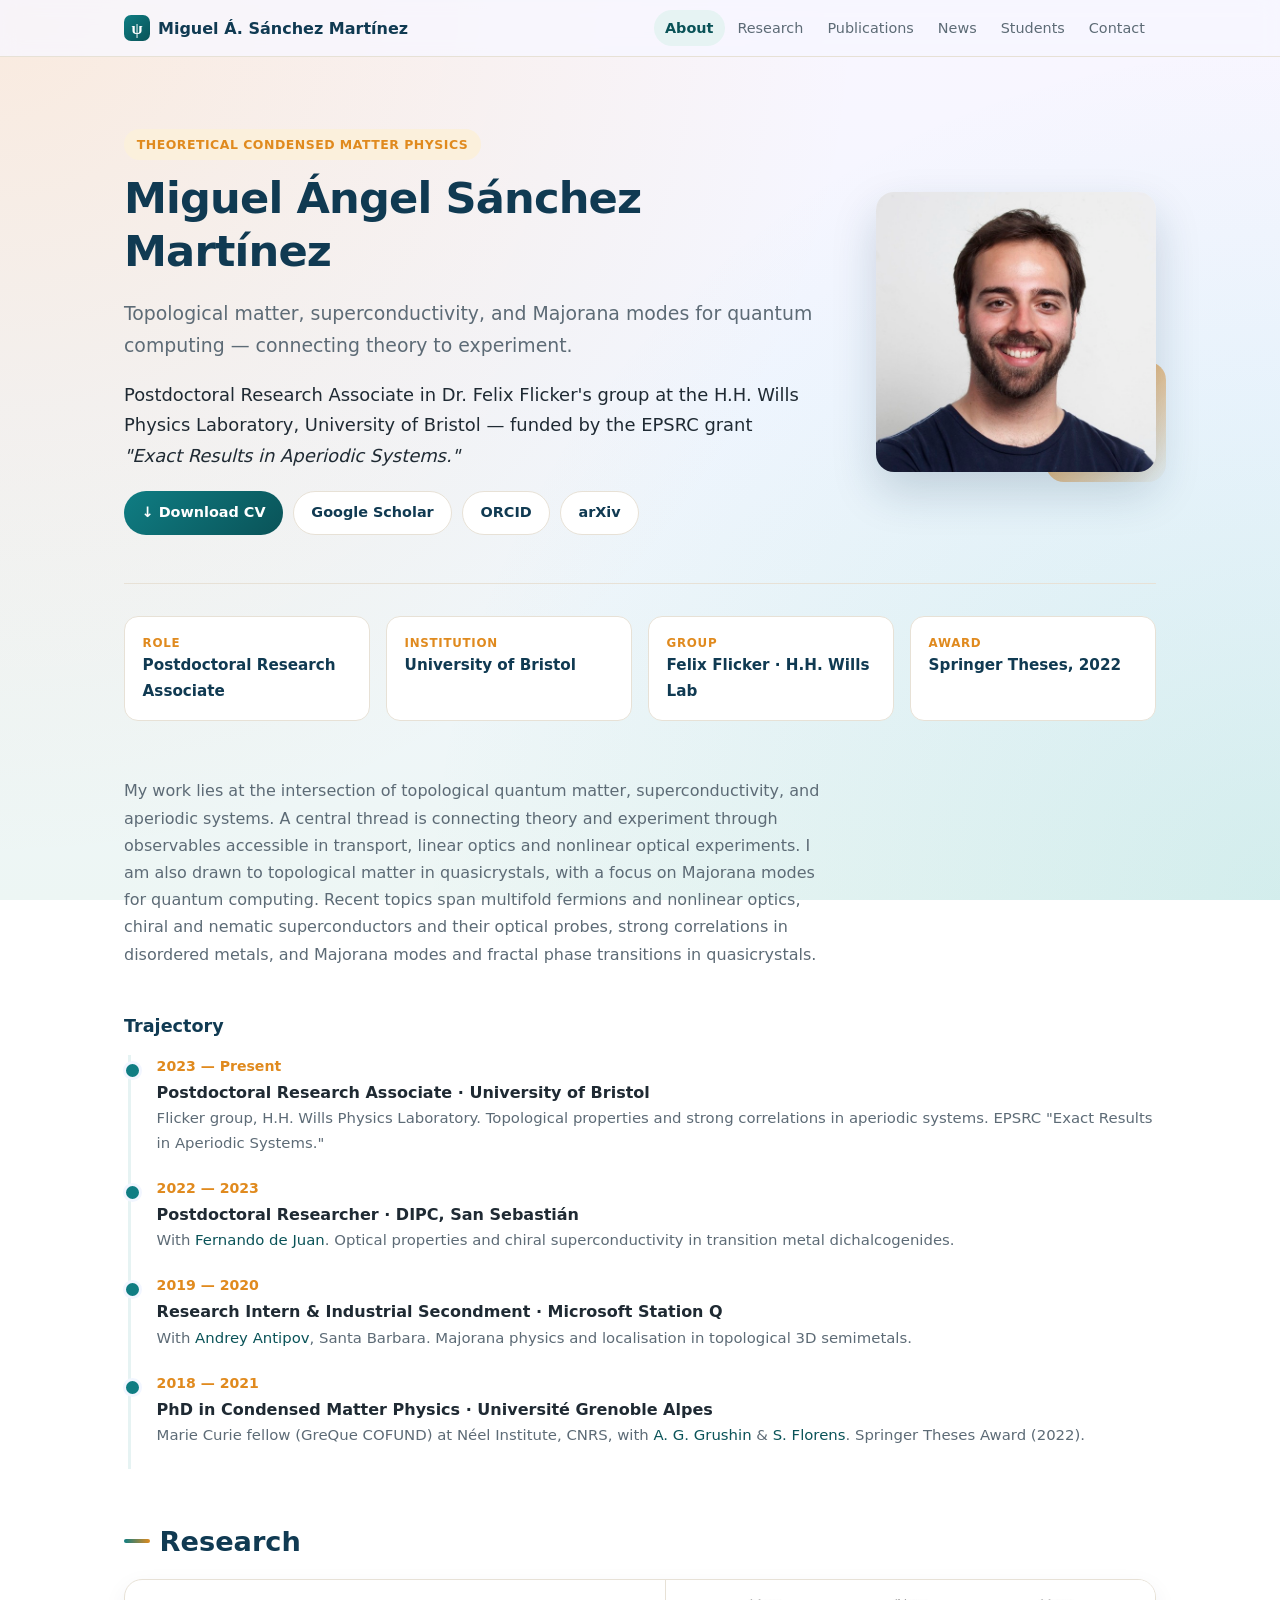
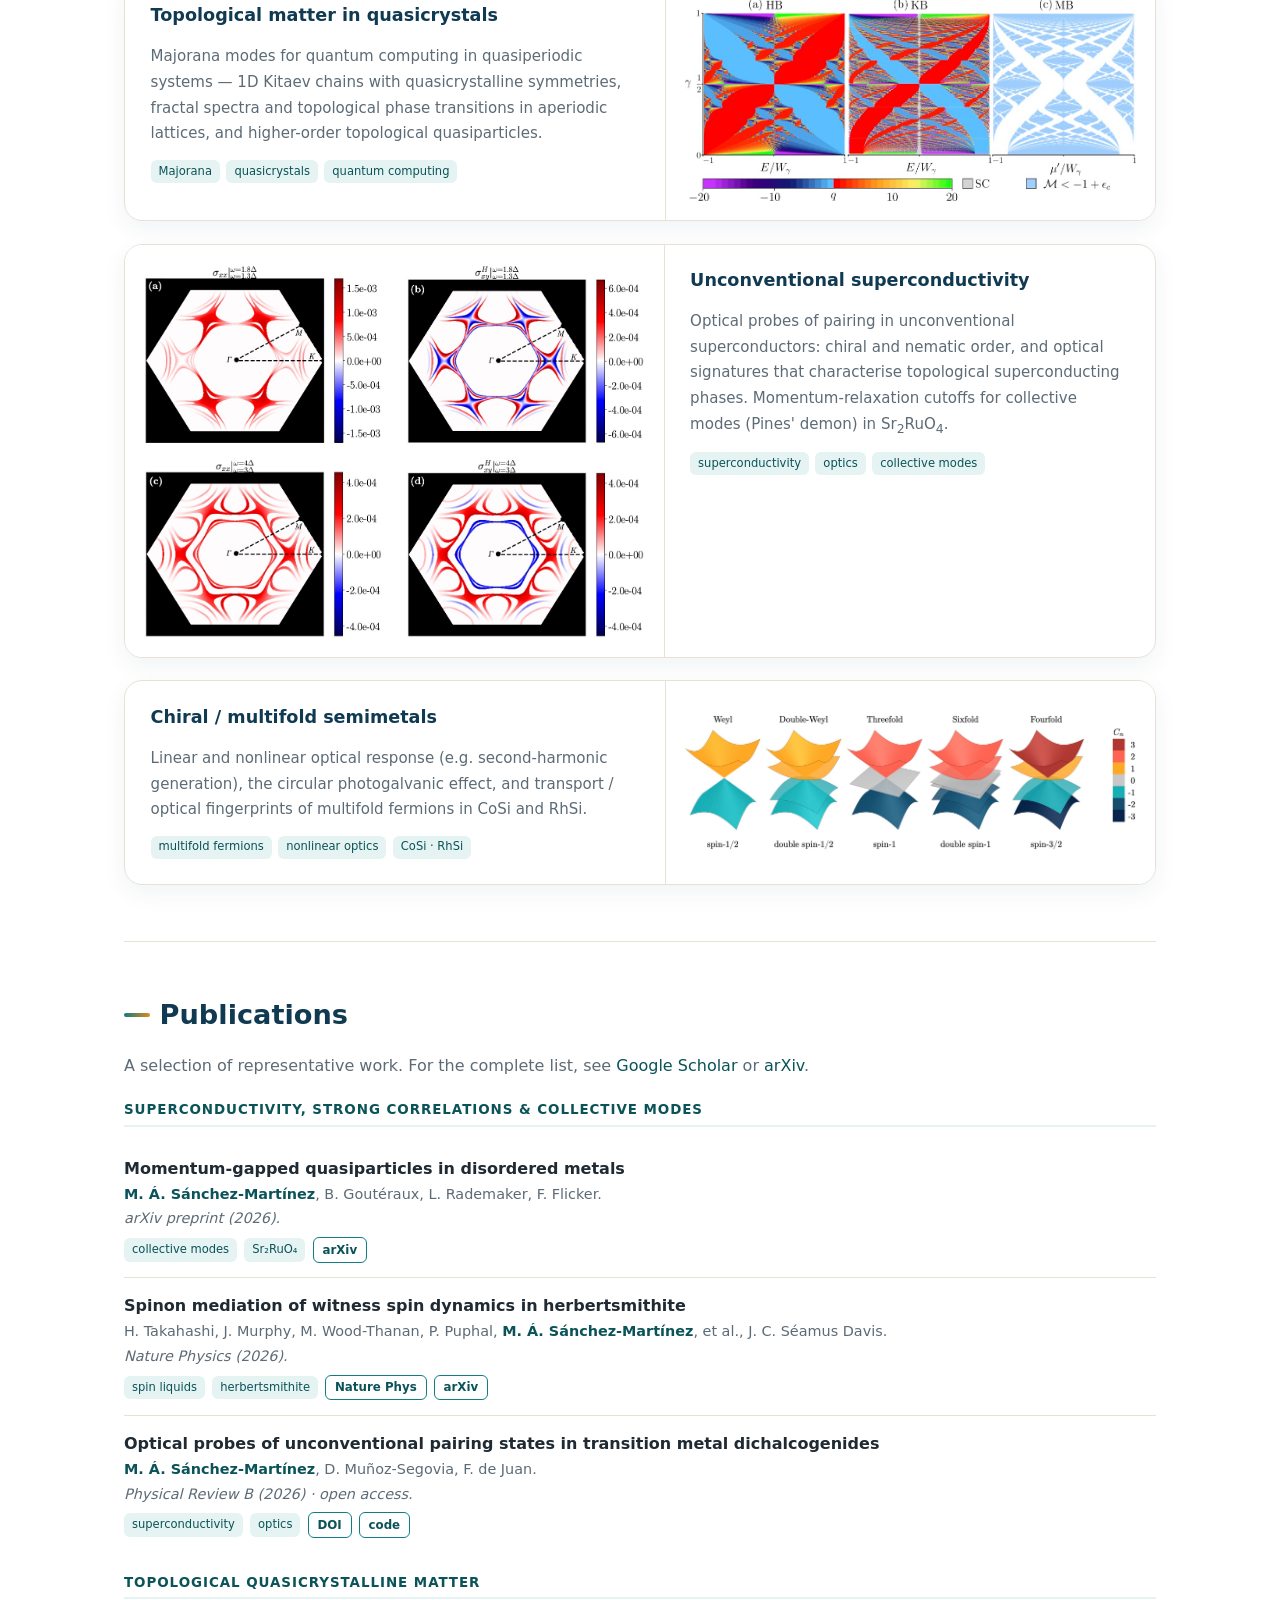
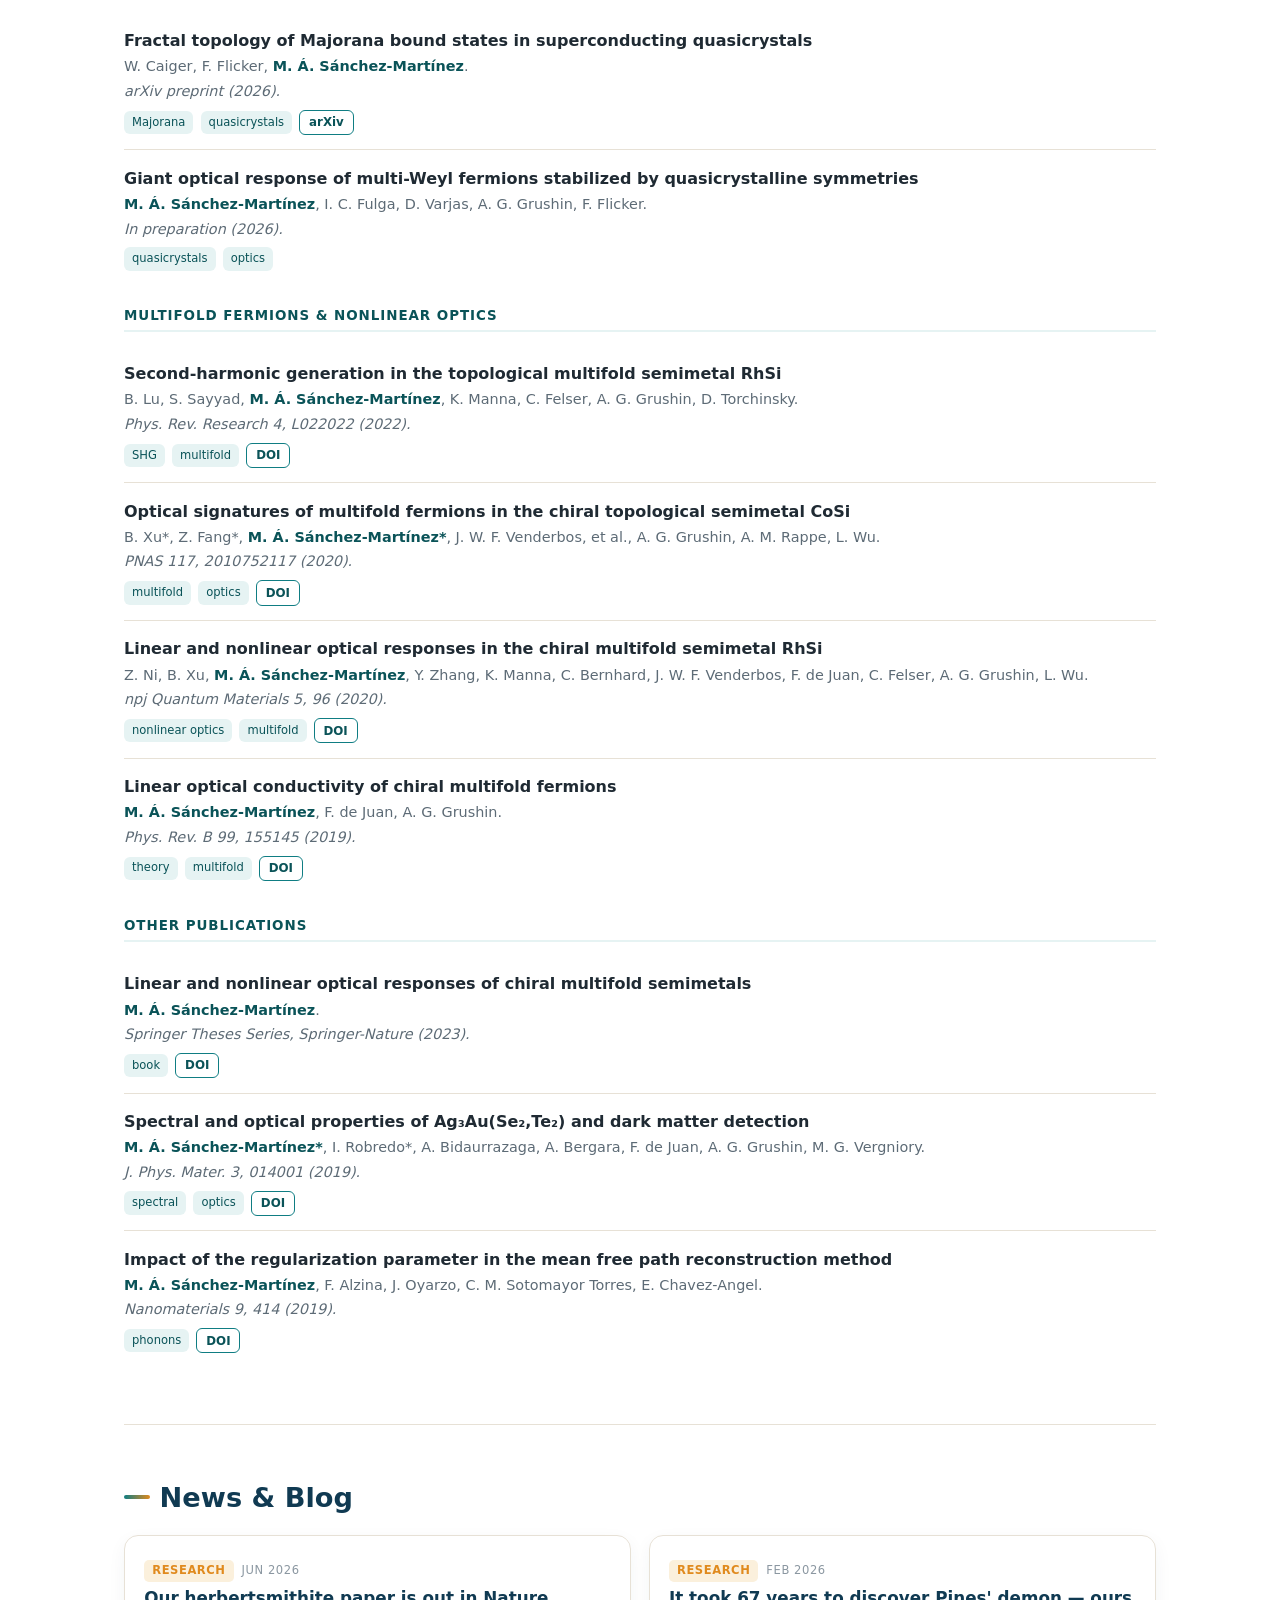
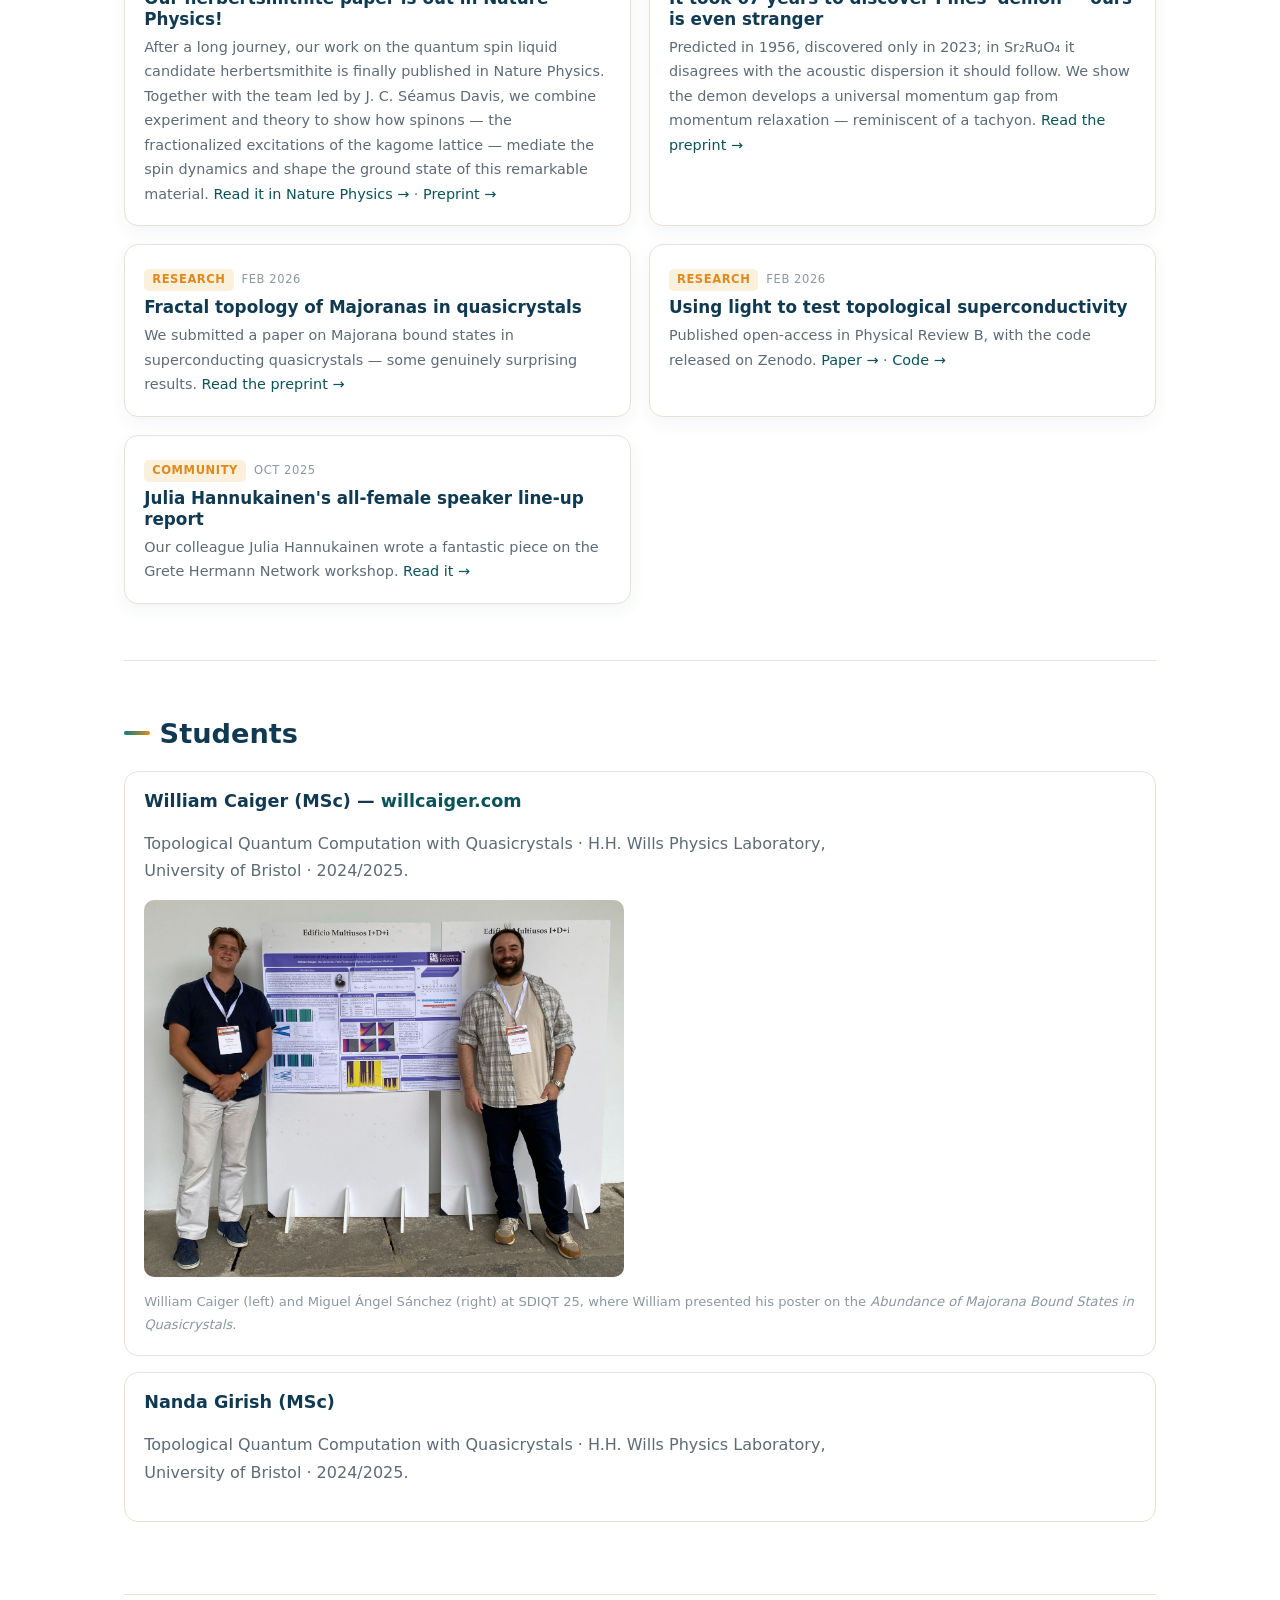
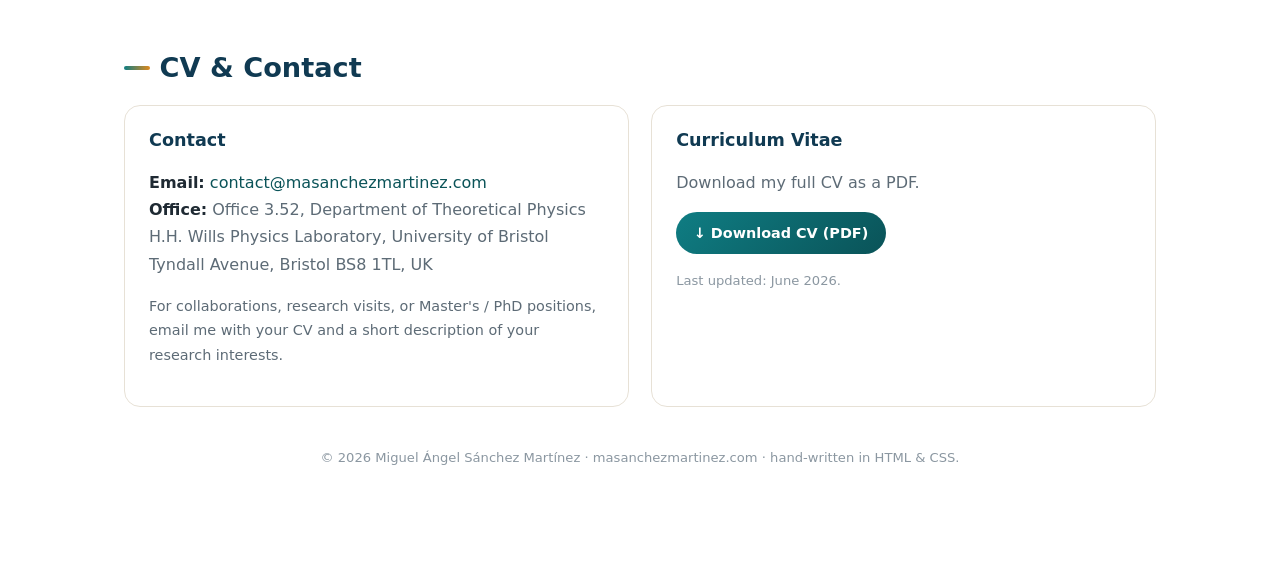
==== commit cb66b9e1: "Update herbertsmithite title to published version; refresh CV - Correct the herbertsmithite paper ti" ====
--- a/index.html
+++ b/index.html
@@ -55,7 +55,7 @@
                     <p class="hero-sub">Topological matter, superconductivity, and Majorana modes for quantum computing — connecting theory to experiment.</p>
                     <p class="lead">Postdoctoral Research Associate in Dr. Felix Flicker's group at the H.H. Wills Physics Laboratory, University of Bristol — funded by the EPSRC grant <em>"Exact Results in Aperiodic Systems."</em></p>
                     <div class="hero-actions">
-                        <a class="btn btn-primary" href="sanchez_martinez_miguel_angel_2026_05_cv.pdf" target="_blank" rel="noopener">↓ Download CV</a>
+                        <a class="btn btn-primary" href="sanchez_martinez_miguel_angel_2026_06_cv.pdf" target="_blank" rel="noopener">↓ Download CV</a>
                         <a class="btn btn-ghost" href="https://scholar.google.com/citations?user=tkk4ah8AAAAJ&hl=en" target="_blank" rel="noopener">Google Scholar</a>
                         <a class="btn btn-ghost" href="https://orcid.org/0000-0003-4907-7466" target="_blank" rel="noopener">ORCID</a>
                         <a class="btn btn-ghost" href="https://arxiv.org/a/sanchezmartinez_m_1.html" target="_blank" rel="noopener">arXiv</a>
@@ -125,7 +125,7 @@
             <div class="pub-group">
                 <h3>Superconductivity, strong correlations &amp; collective modes</h3>
                 <div class="pub"><div class="pub-title">Momentum-gapped quasiparticles in disordered metals</div><div class="pub-auth"><span class="me">M. Á. Sánchez-Martínez</span>, B. Goutéraux, L. Rademaker, F. Flicker.</div><div class="pub-venue">arXiv preprint (2026).</div><div class="pub-foot"><span class="tag">collective modes</span><span class="tag">Sr₂RuO₄</span><a class="doi" href="https://arxiv.org/abs/2603.17002" target="_blank" rel="noopener">arXiv</a></div></div>
-                <div class="pub"><div class="pub-title">Spinon mediation of witness-spin dynamics and ground state in herbertsmithite</div><div class="pub-auth">H. Takahashi, J. Murphy, M. Wood-Thanan, P. Puphal, <span class="me">M. Á. Sánchez-Martínez</span>, et al., J. C. Séamus Davis.</div><div class="pub-venue">Nature Physics (2026).</div><div class="pub-foot"><span class="tag">spin liquids</span><span class="tag">herbertsmithite</span><a class="doi" href="https://www.nature.com/articles/s41567-026-03303-6" target="_blank" rel="noopener">Nature Phys</a><a class="doi" href="https://arxiv.org/abs/2510.11678" target="_blank" rel="noopener">arXiv</a></div></div>
+                <div class="pub"><div class="pub-title">Spinon mediation of witness spin dynamics in herbertsmithite</div><div class="pub-auth">H. Takahashi, J. Murphy, M. Wood-Thanan, P. Puphal, <span class="me">M. Á. Sánchez-Martínez</span>, et al., J. C. Séamus Davis.</div><div class="pub-venue">Nature Physics (2026).</div><div class="pub-foot"><span class="tag">spin liquids</span><span class="tag">herbertsmithite</span><a class="doi" href="https://www.nature.com/articles/s41567-026-03303-6" target="_blank" rel="noopener">Nature Phys</a><a class="doi" href="https://arxiv.org/abs/2510.11678" target="_blank" rel="noopener">arXiv</a></div></div>
                 <div class="pub"><div class="pub-title">Optical probes of unconventional pairing states in transition metal dichalcogenides</div><div class="pub-auth"><span class="me">M. Á. Sánchez-Martínez</span>, D. Muñoz-Segovia, F. de Juan.</div><div class="pub-venue">Physical Review B (2026) · open access.</div><div class="pub-foot"><span class="tag">superconductivity</span><span class="tag">optics</span><a class="doi" href="https://doi.org/10.1103/s1wd-25dz" target="_blank" rel="noopener">DOI</a><a class="doi" href="https://doi.org/10.5281/zenodo.18436728" target="_blank" rel="noopener">code</a></div></div>
             </div>
 
@@ -246,8 +246,8 @@
                 <div class="contact-card">
                     <h3>Curriculum Vitae</h3>
                     <p>Download my full CV as a PDF.</p>
-                    <a class="btn btn-primary" href="sanchez_martinez_miguel_angel_2026_05_cv.pdf" target="_blank" rel="noopener">↓ Download CV (PDF)</a>
-                    <p style="font-size:.82rem;color:var(--faint);margin-top:1rem">Last updated: May 2026.</p>
+                    <a class="btn btn-primary" href="sanchez_martinez_miguel_angel_2026_06_cv.pdf" target="_blank" rel="noopener">↓ Download CV (PDF)</a>
+                    <p style="font-size:.82rem;color:var(--faint);margin-top:1rem">Last updated: June 2026.</p>
                 </div>
             </div>
             <div class="foot">© <span id="year"></span> Miguel Ángel Sánchez Martínez · masanchezmartinez.com · hand-written in HTML &amp; CSS.</div>
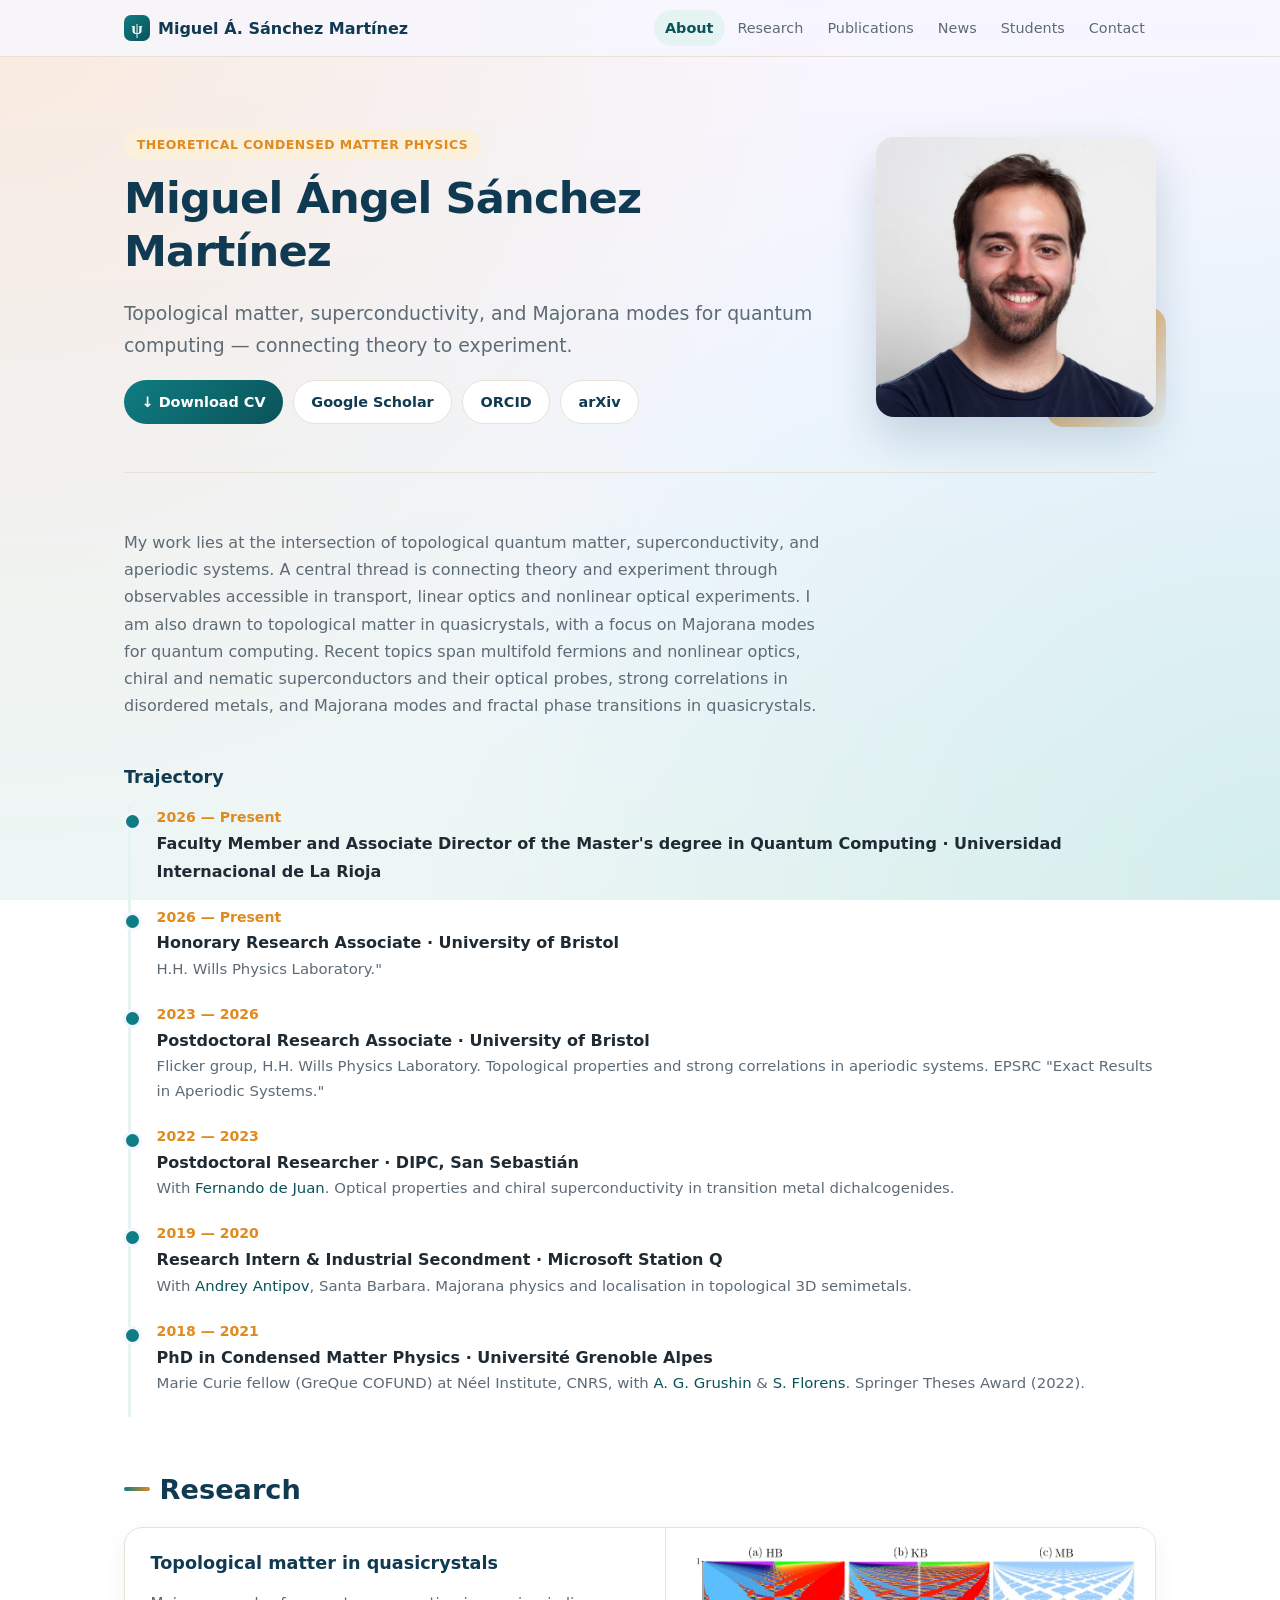
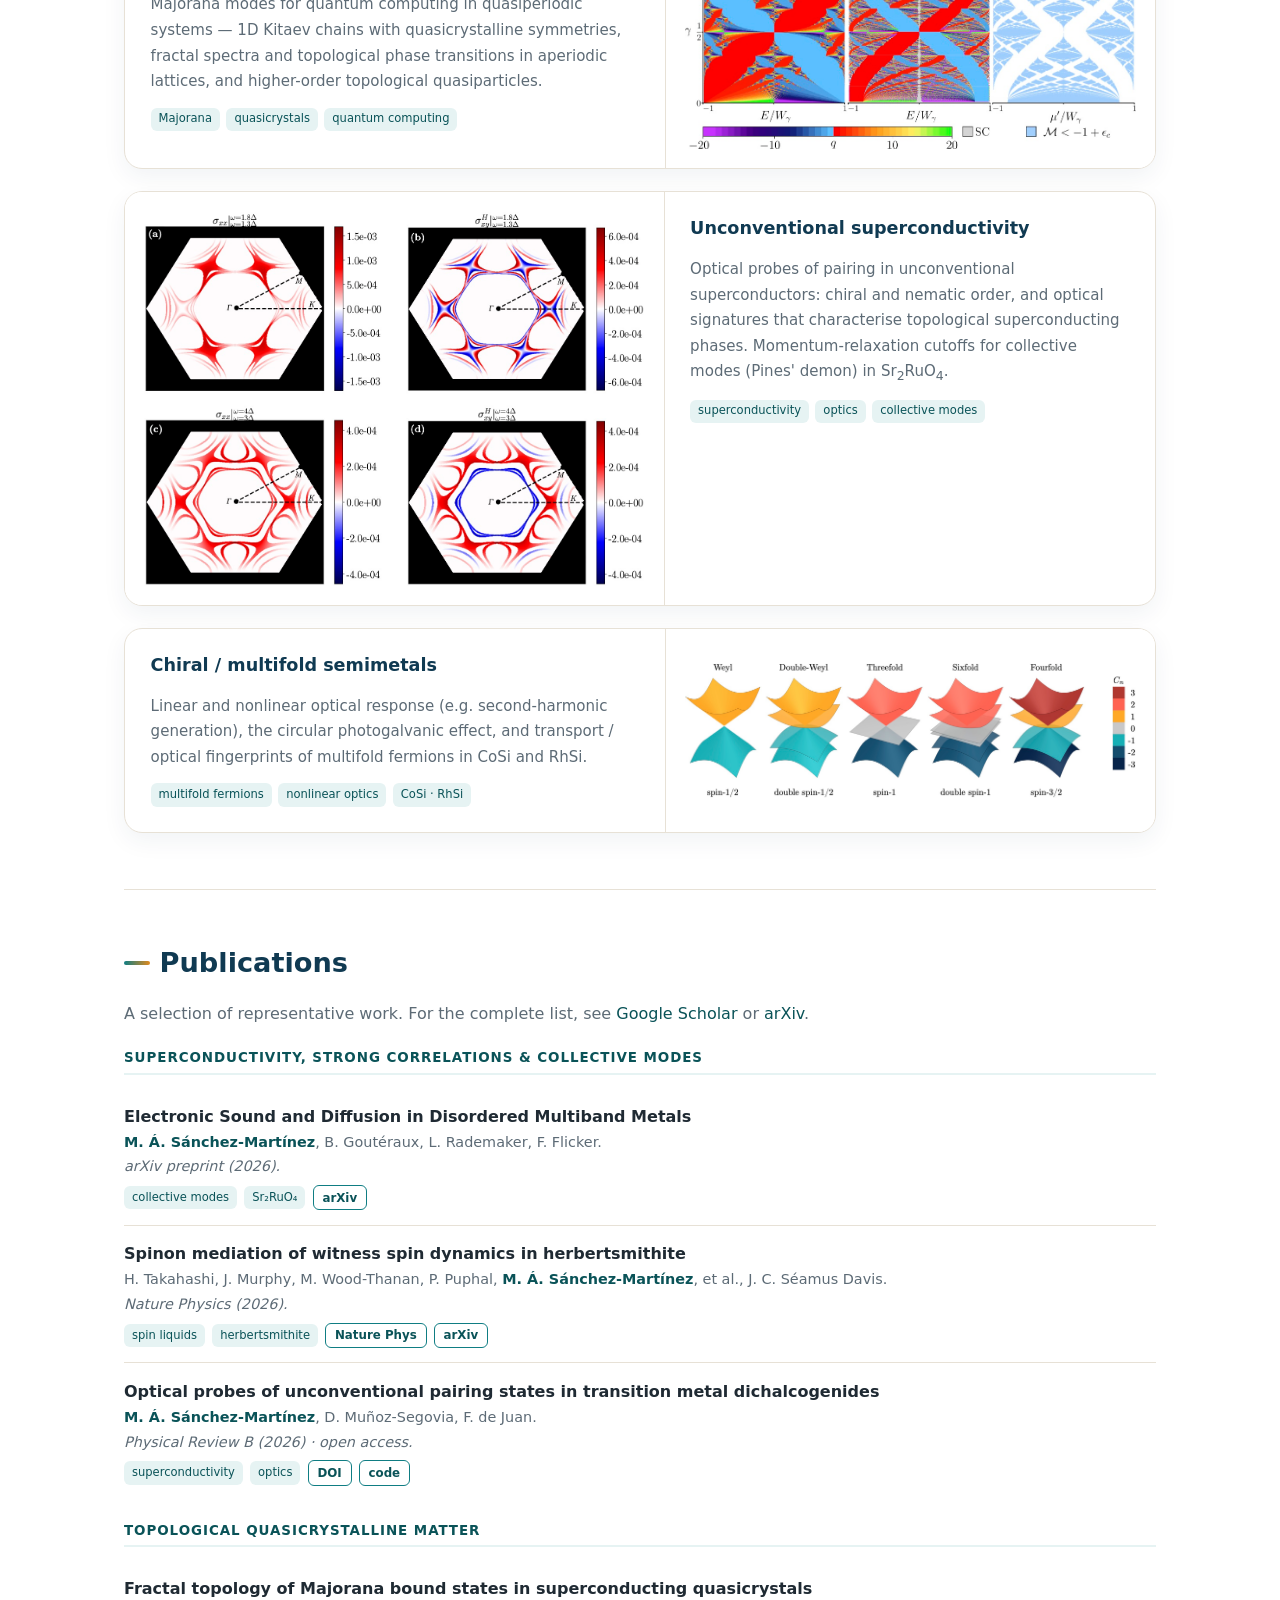
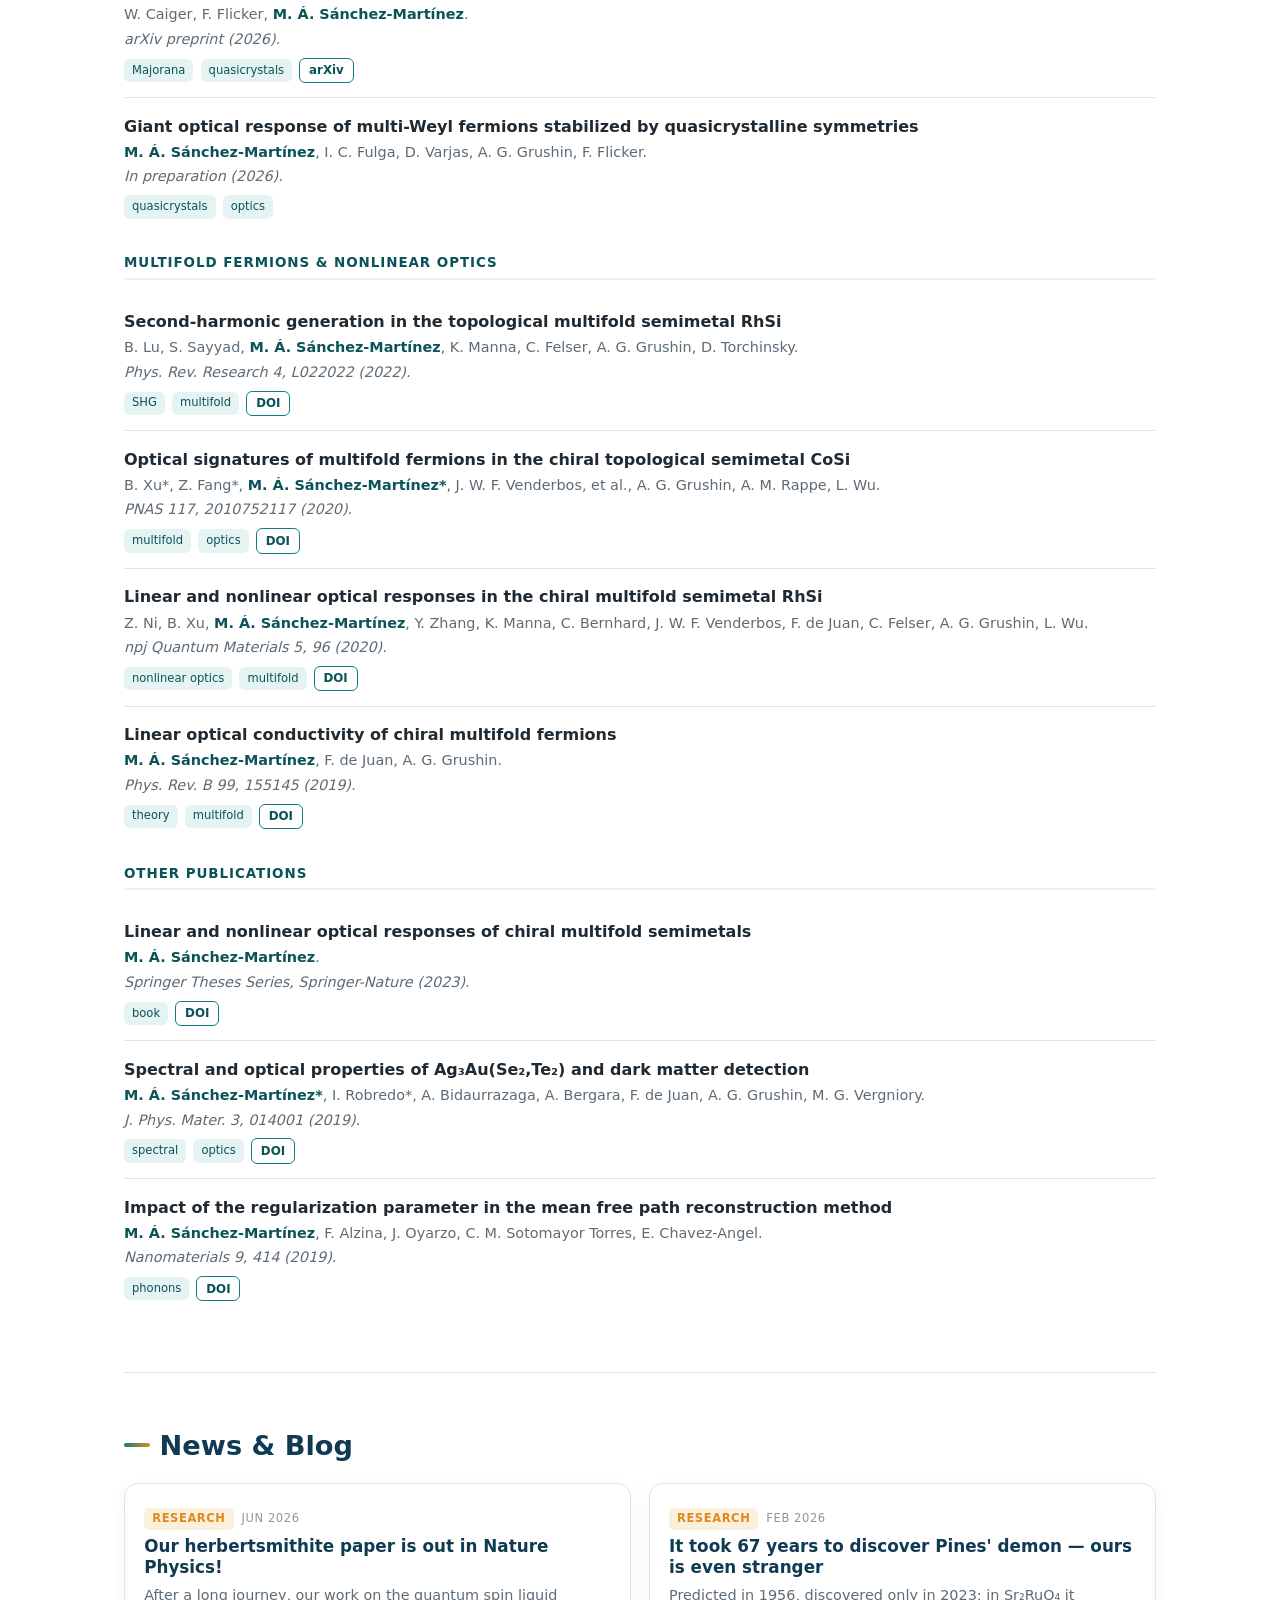
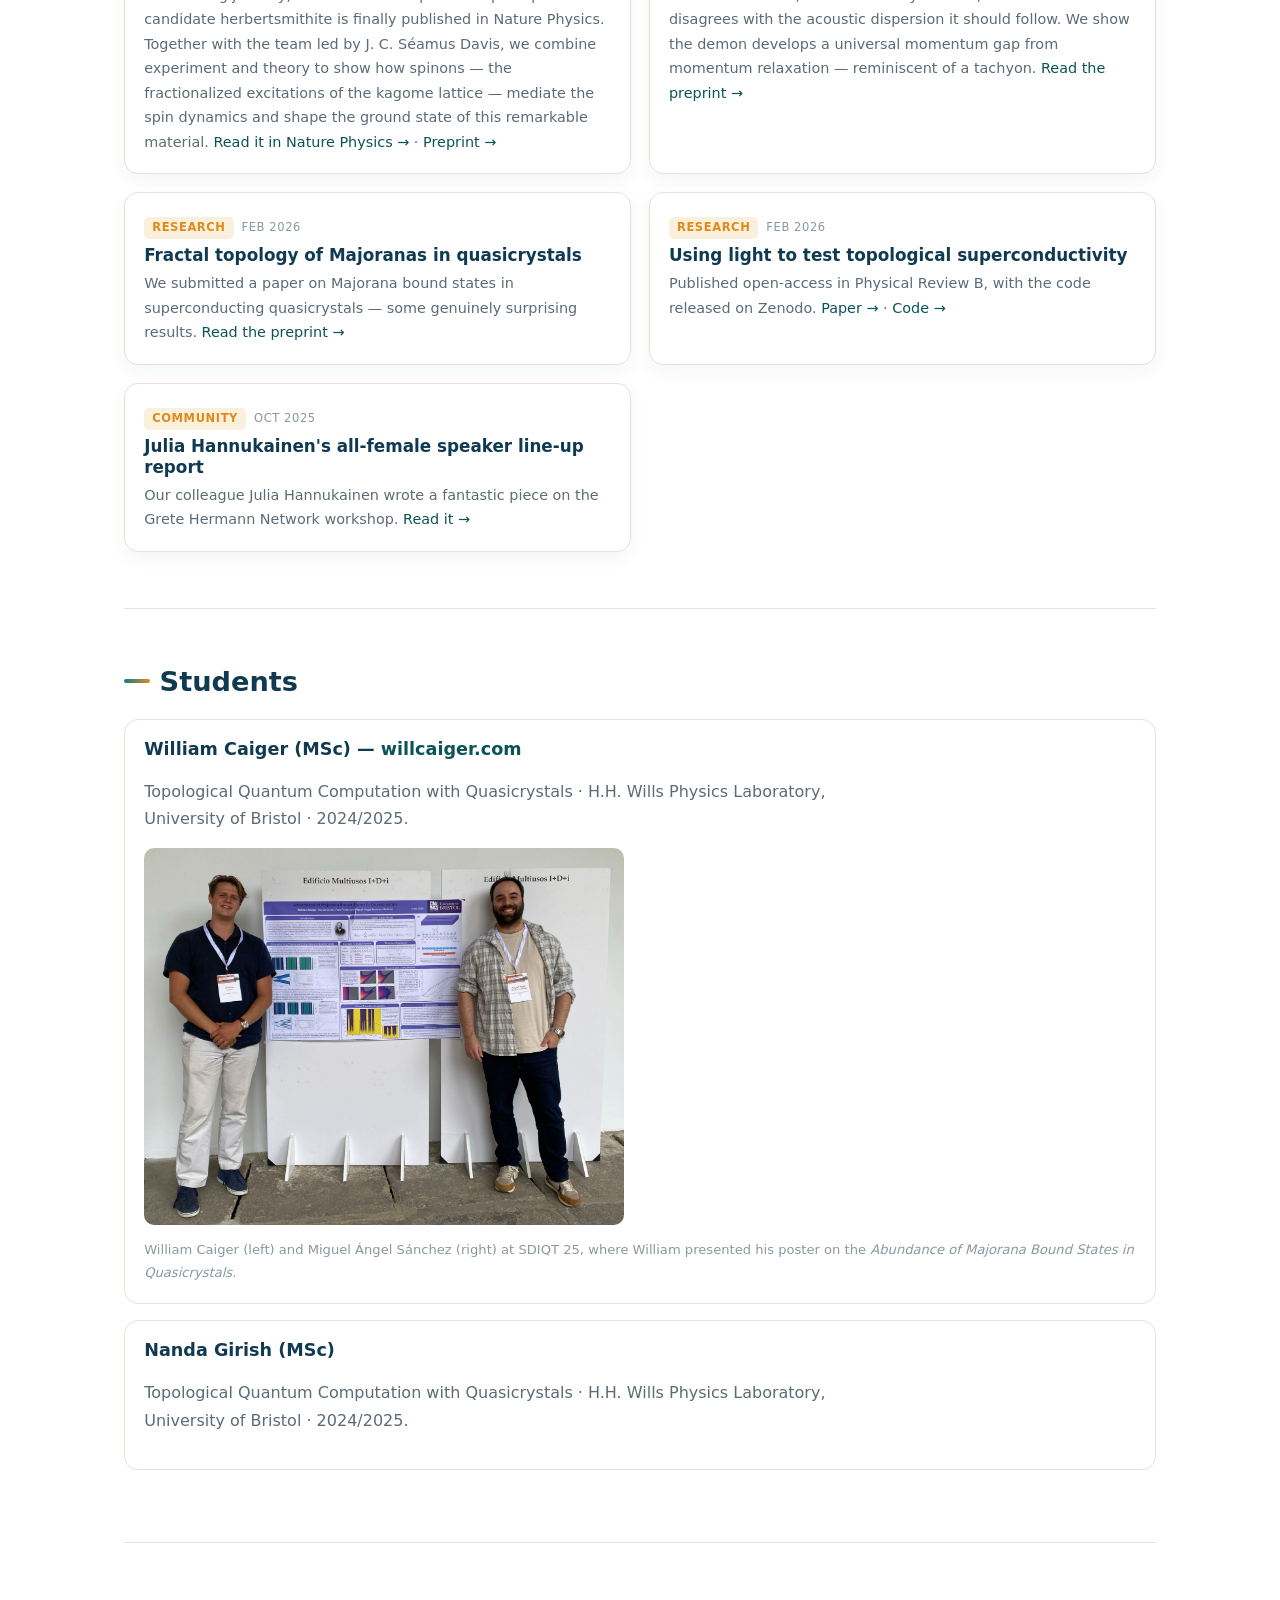
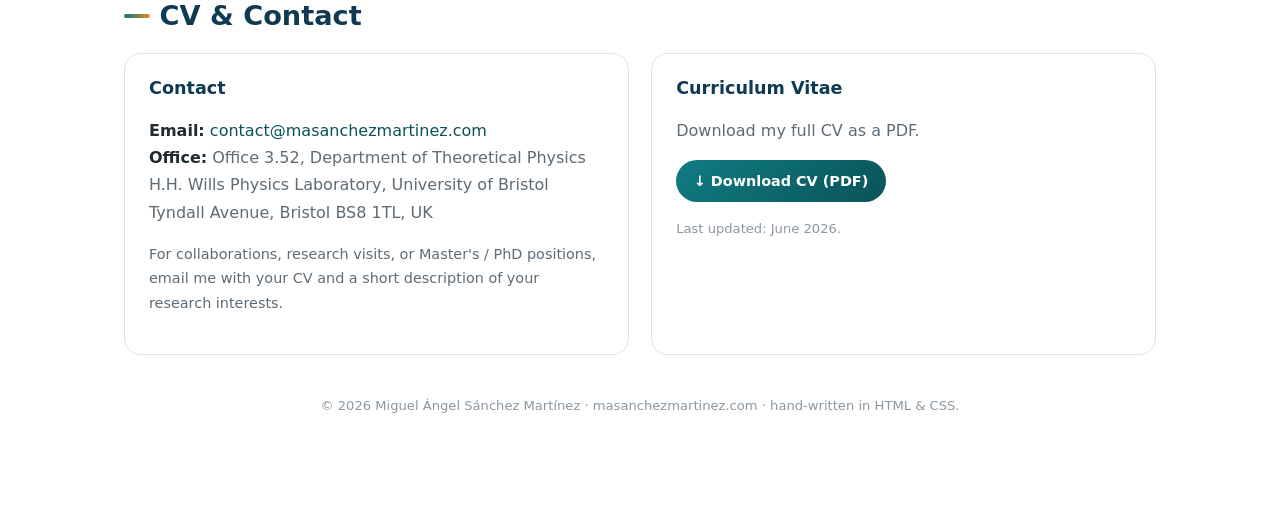
==== commit 9cf7cb75: "Update" ====
--- a/index.html
+++ b/index.html
@@ -6,8 +6,6 @@
     <title>Miguel Ángel Sánchez Martínez — Theoretical Condensed Matter Physics</title>
     <meta name="viewport" content="width=device-width, initial-scale=1">
     <meta name="author" content="Miguel Ángel Sánchez Martínez">
-    <meta name="description"
-        content="Miguel Ángel Sánchez Martínez — postdoctoral researcher in theoretical condensed matter physics at the University of Bristol. Topological matter, superconductivity, multifold fermions and quasicrystals.">
     <meta property="og:type" content="website">
     <meta property="og:title" content="Miguel Ángel Sánchez Martínez — Theoretical Condensed Matter Physics">
     <meta property="og:description" content="Topological matter, superconductivity, multifold fermions and quasicrystals.">
@@ -53,7 +51,6 @@
                     <span class="kicker">Theoretical Condensed Matter Physics</span>
                     <h1>Miguel Ángel Sánchez Martínez</h1>
                     <p class="hero-sub">Topological matter, superconductivity, and Majorana modes for quantum computing — connecting theory to experiment.</p>
-                    <p class="lead">Postdoctoral Research Associate in Dr. Felix Flicker's group at the H.H. Wills Physics Laboratory, University of Bristol — funded by the EPSRC grant <em>"Exact Results in Aperiodic Systems."</em></p>
                     <div class="hero-actions">
                         <a class="btn btn-primary" href="sanchez_martinez_miguel_angel_2026_06_cv.pdf" target="_blank" rel="noopener">↓ Download CV</a>
                         <a class="btn btn-ghost" href="https://scholar.google.com/citations?user=tkk4ah8AAAAJ&hl=en" target="_blank" rel="noopener">Google Scholar</a>
@@ -66,12 +63,12 @@
                 </div>
             </div>
 
-            <div class="facts-band">
+            <!-- <div class="facts-band">
                 <div class="fact"><div class="k">Role</div><div class="v">Postdoctoral Research Associate</div></div>
                 <div class="fact"><div class="k">Institution</div><div class="v">University of Bristol</div></div>
                 <div class="fact"><div class="k">Group</div><div class="v">Felix Flicker · H.H. Wills Lab</div></div>
                 <div class="fact"><div class="k">Award</div><div class="v">Springer Theses, 2022</div></div>
-            </div>
+            </div> -->
 
             <div style="padding:2.5rem 0 1rem">
                 <p>My work lies at the intersection of topological quantum matter, superconductivity, and aperiodic systems. A central thread is connecting theory and experiment through observables accessible in transport, linear optics and nonlinear optical experiments. I am also drawn to topological matter in quasicrystals, with a focus on Majorana modes for quantum computing. Recent topics span multifold fermions and nonlinear optics, chiral and nematic superconductors and their optical probes, strong correlations in disordered metals, and Majorana modes and fractal phase transitions in quasicrystals.</p>
@@ -79,7 +76,9 @@
 
             <h3 style="margin-top:1rem">Trajectory</h3>
             <div class="timeline" style="margin-top:1rem">
-                <div class="tl"><div class="when">2023 — Present</div><div class="what">Postdoctoral Research Associate · University of Bristol</div><div class="desc">Flicker group, H.H. Wills Physics Laboratory. Topological properties and strong correlations in aperiodic systems. EPSRC "Exact Results in Aperiodic Systems."</div></div>
+                <div class="tl"><div class="when">2026 — Present</div><div class="what"> Faculty Member and Associate Director of the Master's degree in Quantum Computing · Universidad Internacional de La Rioja</div><div class="desc"></div></div>
+                <div class="tl"><div class="when">2026 — Present</div><div class="what">Honorary Research Associate · University of Bristol</div><div class="desc">H.H. Wills Physics Laboratory."</div></div>
+                <div class="tl"><div class="when">2023 — 2026</div><div class="what">Postdoctoral Research Associate · University of Bristol</div><div class="desc">Flicker group, H.H. Wills Physics Laboratory. Topological properties and strong correlations in aperiodic systems. EPSRC "Exact Results in Aperiodic Systems."</div></div>
                 <div class="tl"><div class="when">2022 — 2023</div><div class="what">Postdoctoral Researcher · DIPC, San Sebastián</div><div class="desc">With <a href="https://ferdejuan.dipc.org/" target="_blank" rel="noopener">Fernando de Juan</a>. Optical properties and chiral superconductivity in transition metal dichalcogenides.</div></div>
                 <div class="tl"><div class="when">2019 — 2020</div><div class="what">Research Intern &amp; Industrial Secondment · Microsoft Station Q</div><div class="desc">With <a href="https://www.microsoft.com/en-us/research/people/anantipo/" target="_blank" rel="noopener">Andrey Antipov</a>, Santa Barbara. Majorana physics and localisation in topological 3D semimetals.</div></div>
                 <div class="tl"><div class="when">2018 — 2021</div><div class="what">PhD in Condensed Matter Physics · Université Grenoble Alpes</div><div class="desc">Marie Curie fellow (GreQue COFUND) at Néel Institute, CNRS, with <a href="https://grushingroup.cnrs.fr" target="_blank" rel="noopener">A. G. Grushin</a> &amp; <a href="http://perso.neel.cnrs.fr/serge.florens/florens.html" target="_blank" rel="noopener">S. Florens</a>. Springer Theses Award (2022).</div></div>
@@ -124,7 +123,7 @@
 
             <div class="pub-group">
                 <h3>Superconductivity, strong correlations &amp; collective modes</h3>
-                <div class="pub"><div class="pub-title">Momentum-gapped quasiparticles in disordered metals</div><div class="pub-auth"><span class="me">M. Á. Sánchez-Martínez</span>, B. Goutéraux, L. Rademaker, F. Flicker.</div><div class="pub-venue">arXiv preprint (2026).</div><div class="pub-foot"><span class="tag">collective modes</span><span class="tag">Sr₂RuO₄</span><a class="doi" href="https://arxiv.org/abs/2603.17002" target="_blank" rel="noopener">arXiv</a></div></div>
+                <div class="pub"><div class="pub-title">Electronic Sound and Diffusion in Disordered Multiband Metals</div><div class="pub-auth"><span class="me">M. Á. Sánchez-Martínez</span>, B. Goutéraux, L. Rademaker, F. Flicker.</div><div class="pub-venue">arXiv preprint (2026).</div><div class="pub-foot"><span class="tag">collective modes</span><span class="tag">Sr₂RuO₄</span><a class="doi" href="https://arxiv.org/abs/2603.17002" target="_blank" rel="noopener">arXiv</a></div></div>
                 <div class="pub"><div class="pub-title">Spinon mediation of witness spin dynamics in herbertsmithite</div><div class="pub-auth">H. Takahashi, J. Murphy, M. Wood-Thanan, P. Puphal, <span class="me">M. Á. Sánchez-Martínez</span>, et al., J. C. Séamus Davis.</div><div class="pub-venue">Nature Physics (2026).</div><div class="pub-foot"><span class="tag">spin liquids</span><span class="tag">herbertsmithite</span><a class="doi" href="https://www.nature.com/articles/s41567-026-03303-6" target="_blank" rel="noopener">Nature Phys</a><a class="doi" href="https://arxiv.org/abs/2510.11678" target="_blank" rel="noopener">arXiv</a></div></div>
                 <div class="pub"><div class="pub-title">Optical probes of unconventional pairing states in transition metal dichalcogenides</div><div class="pub-auth"><span class="me">M. Á. Sánchez-Martínez</span>, D. Muñoz-Segovia, F. de Juan.</div><div class="pub-venue">Physical Review B (2026) · open access.</div><div class="pub-foot"><span class="tag">superconductivity</span><span class="tag">optics</span><a class="doi" href="https://doi.org/10.1103/s1wd-25dz" target="_blank" rel="noopener">DOI</a><a class="doi" href="https://doi.org/10.5281/zenodo.18436728" target="_blank" rel="noopener">code</a></div></div>
             </div>
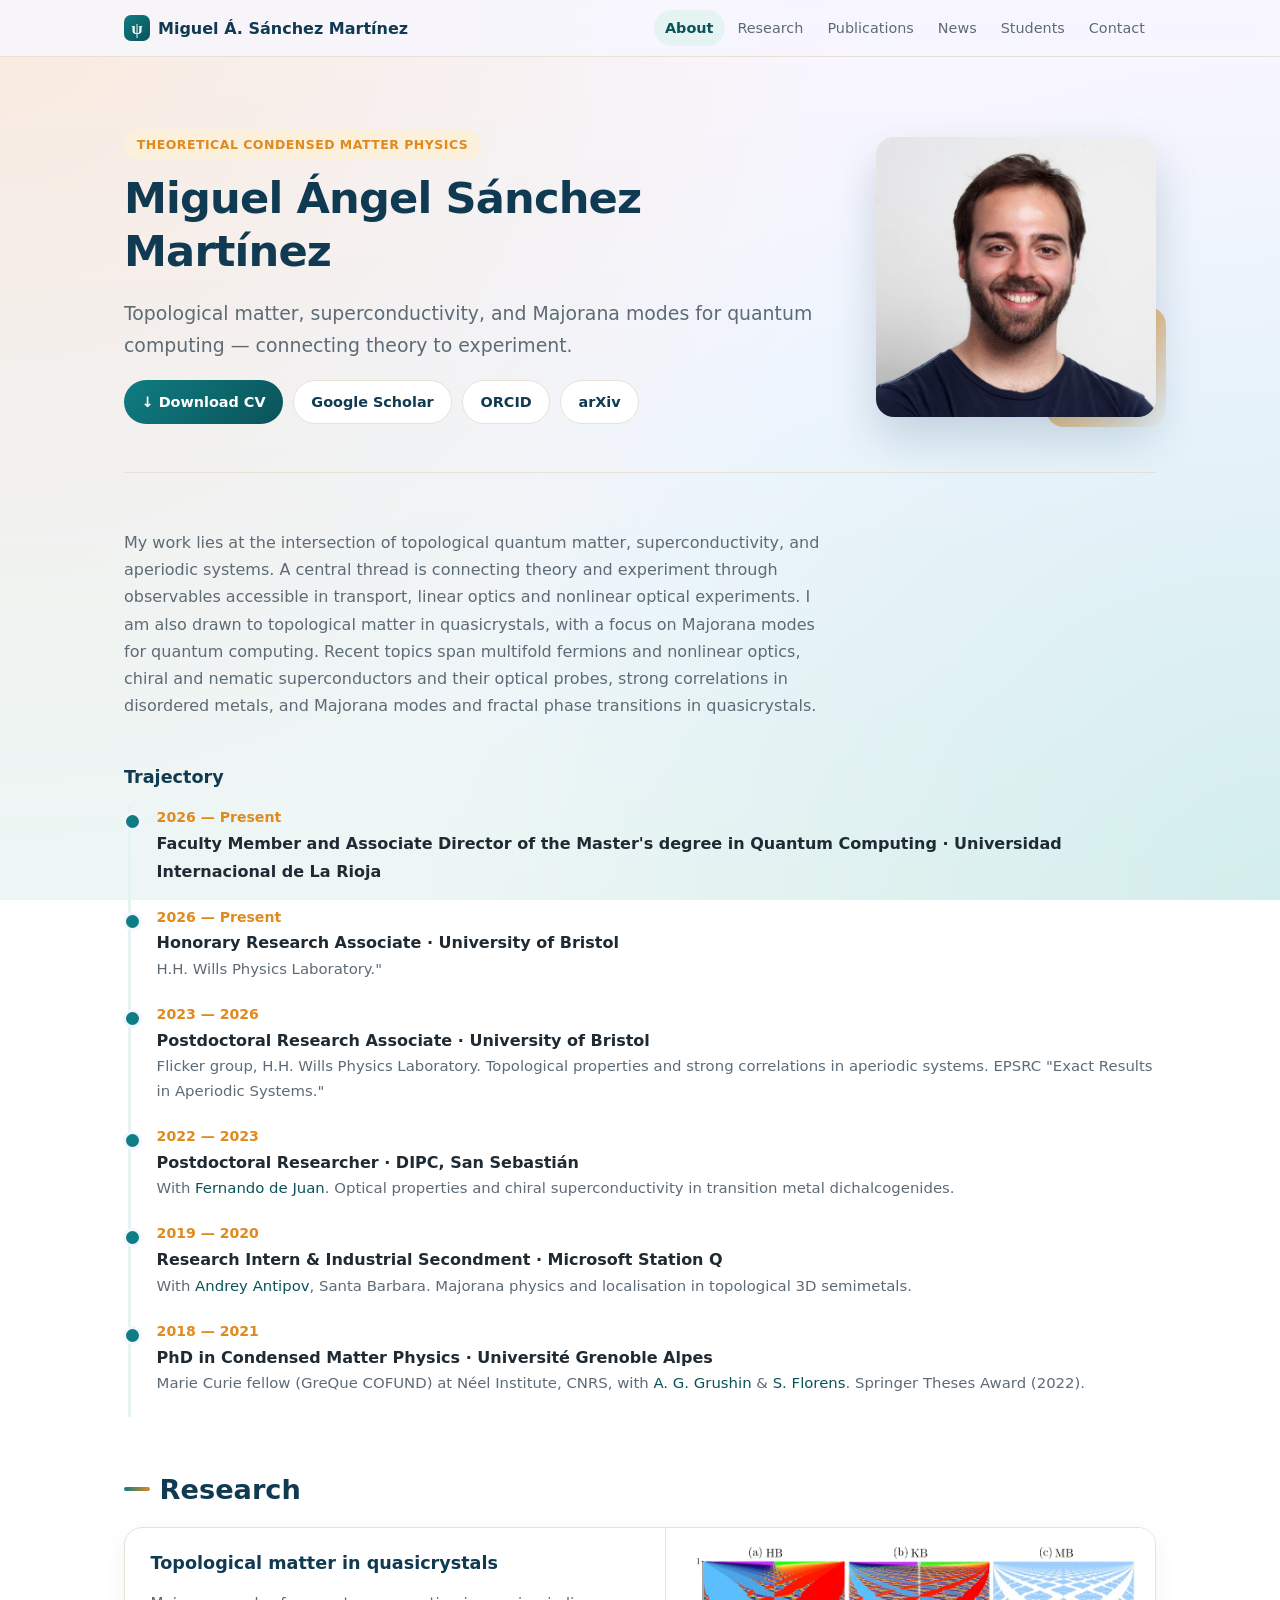
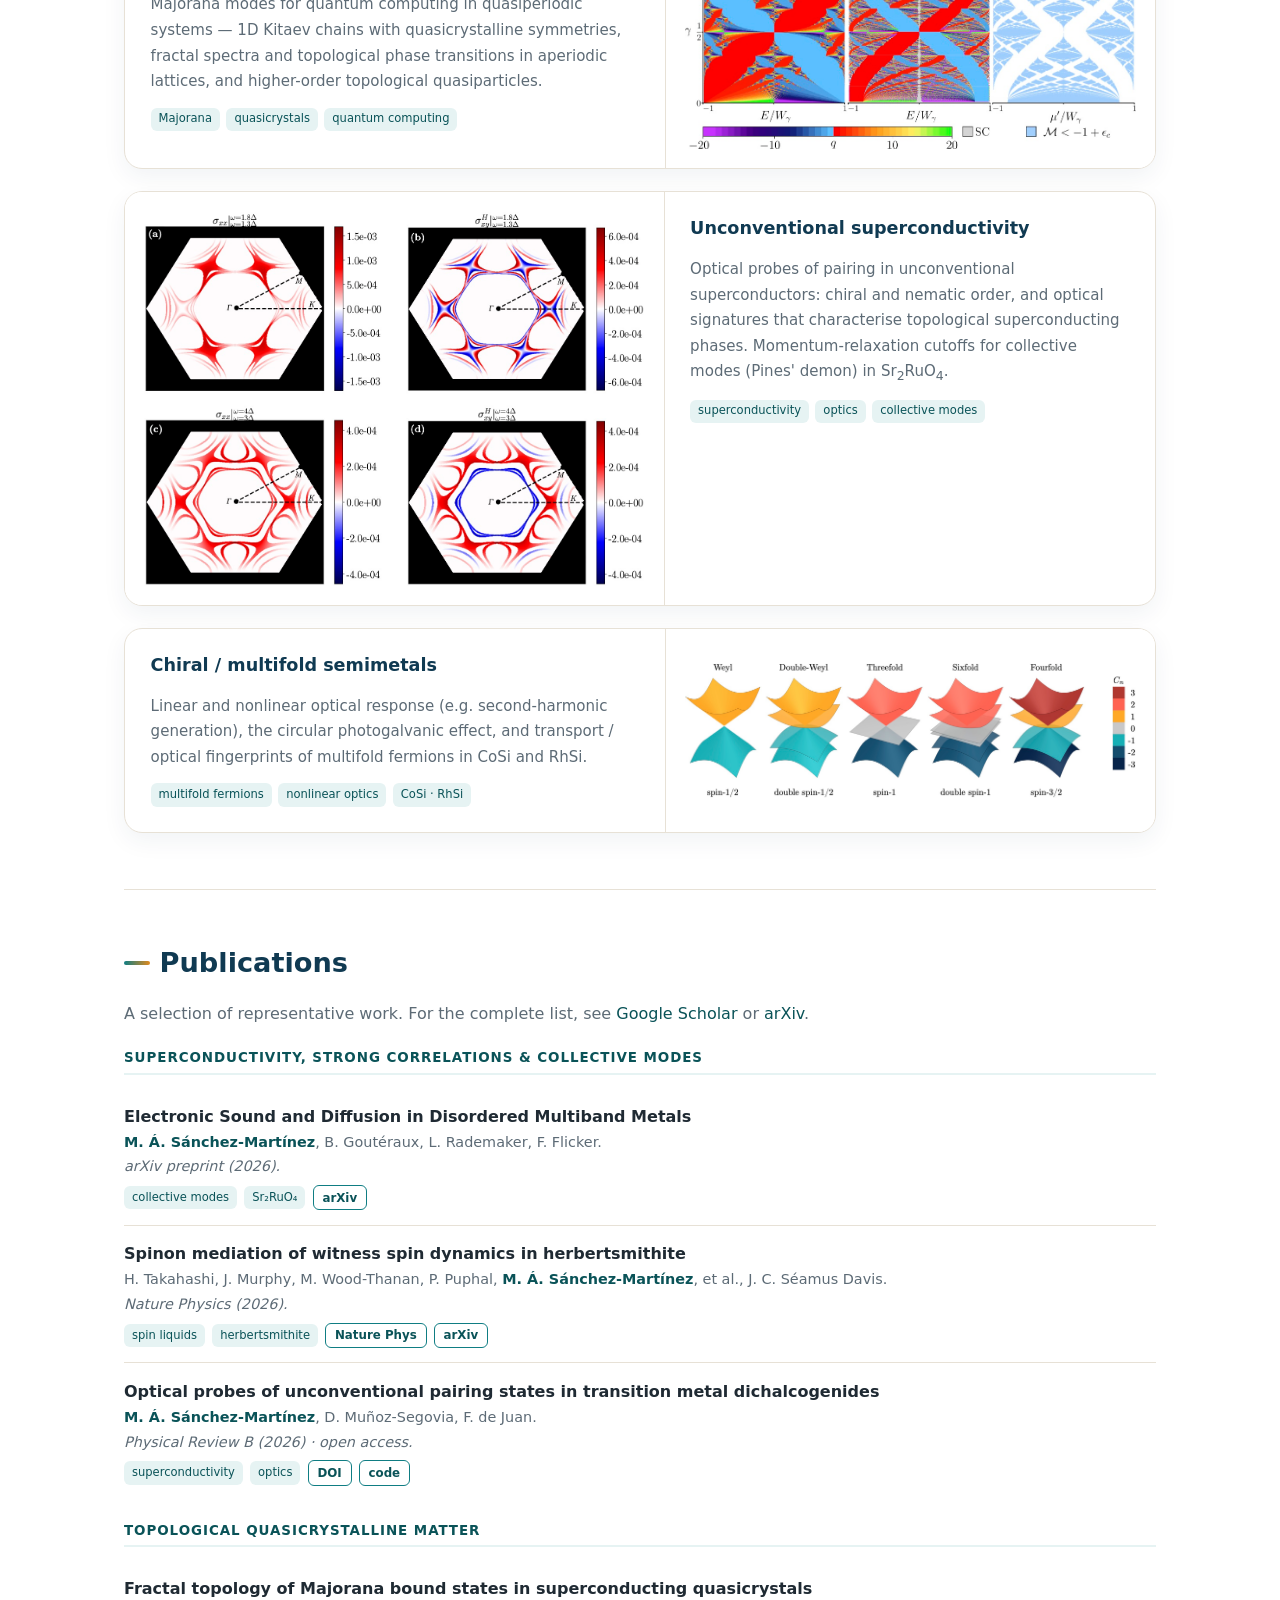
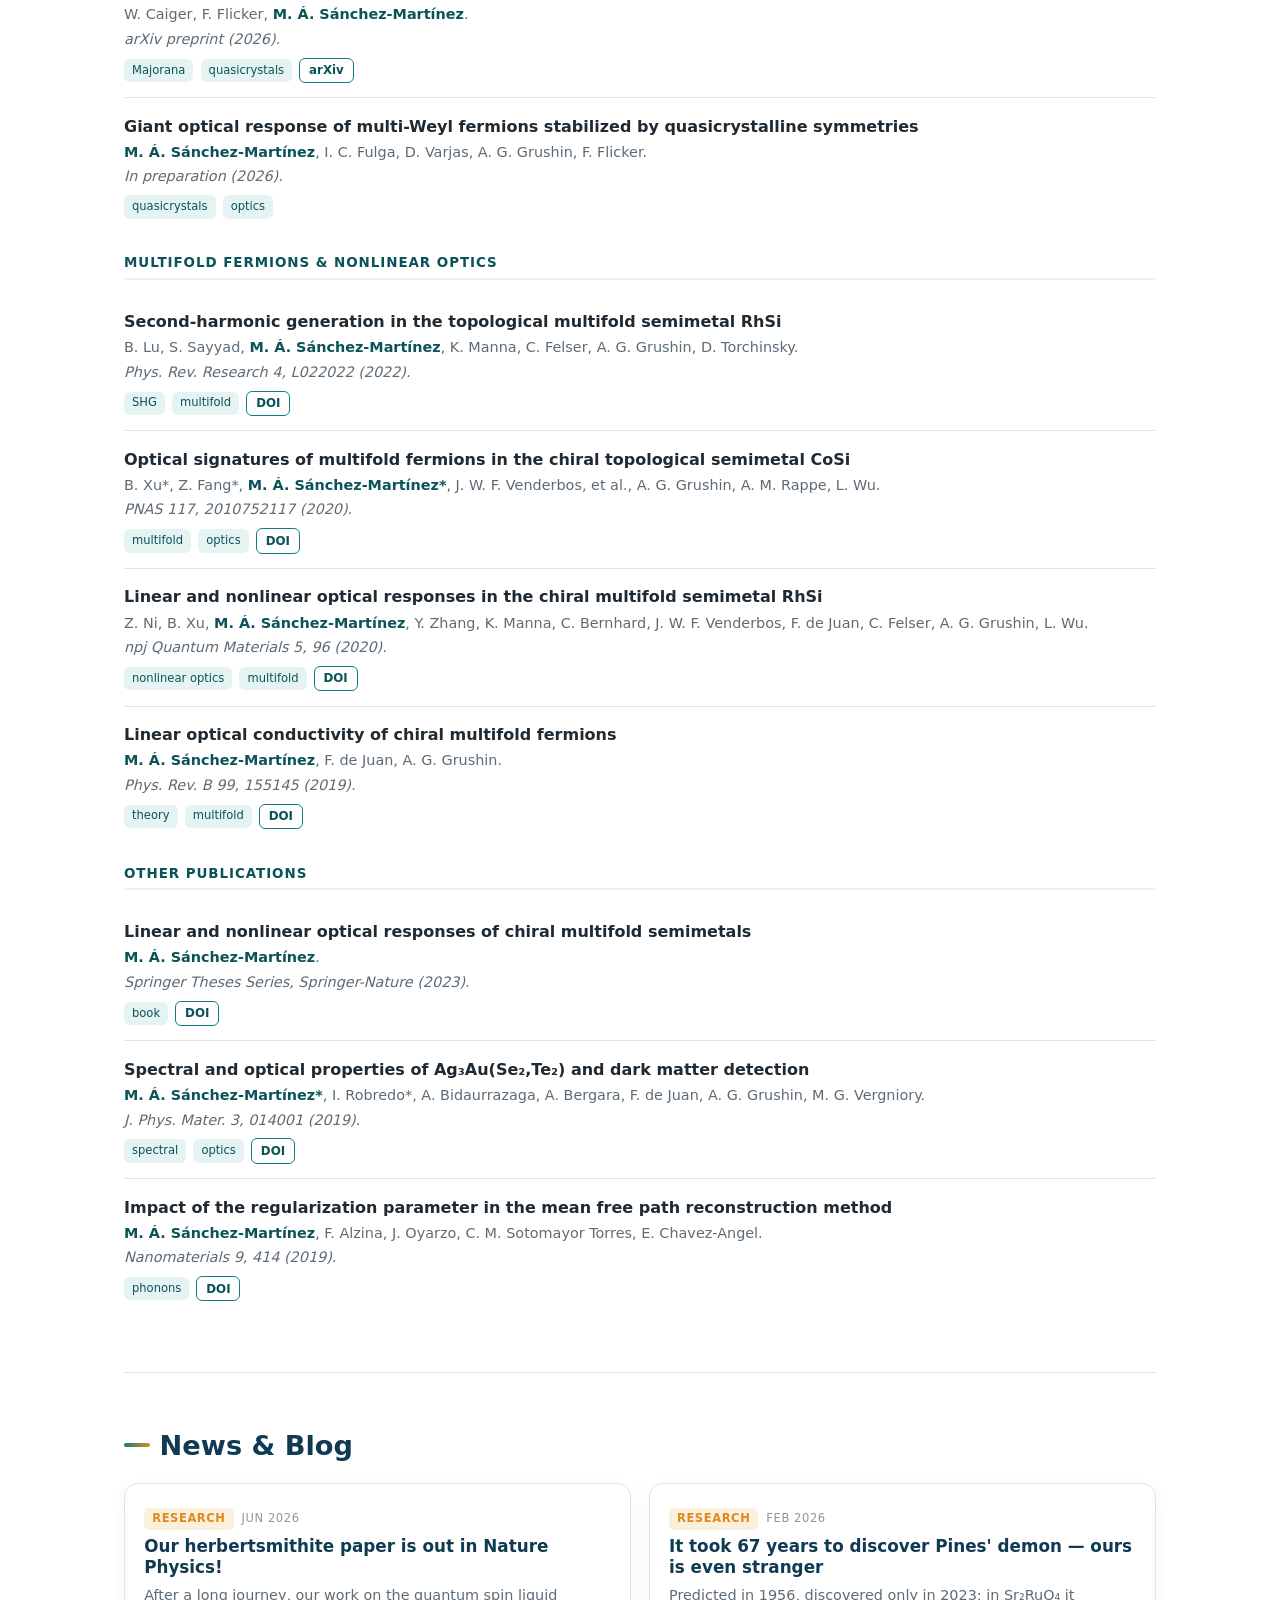
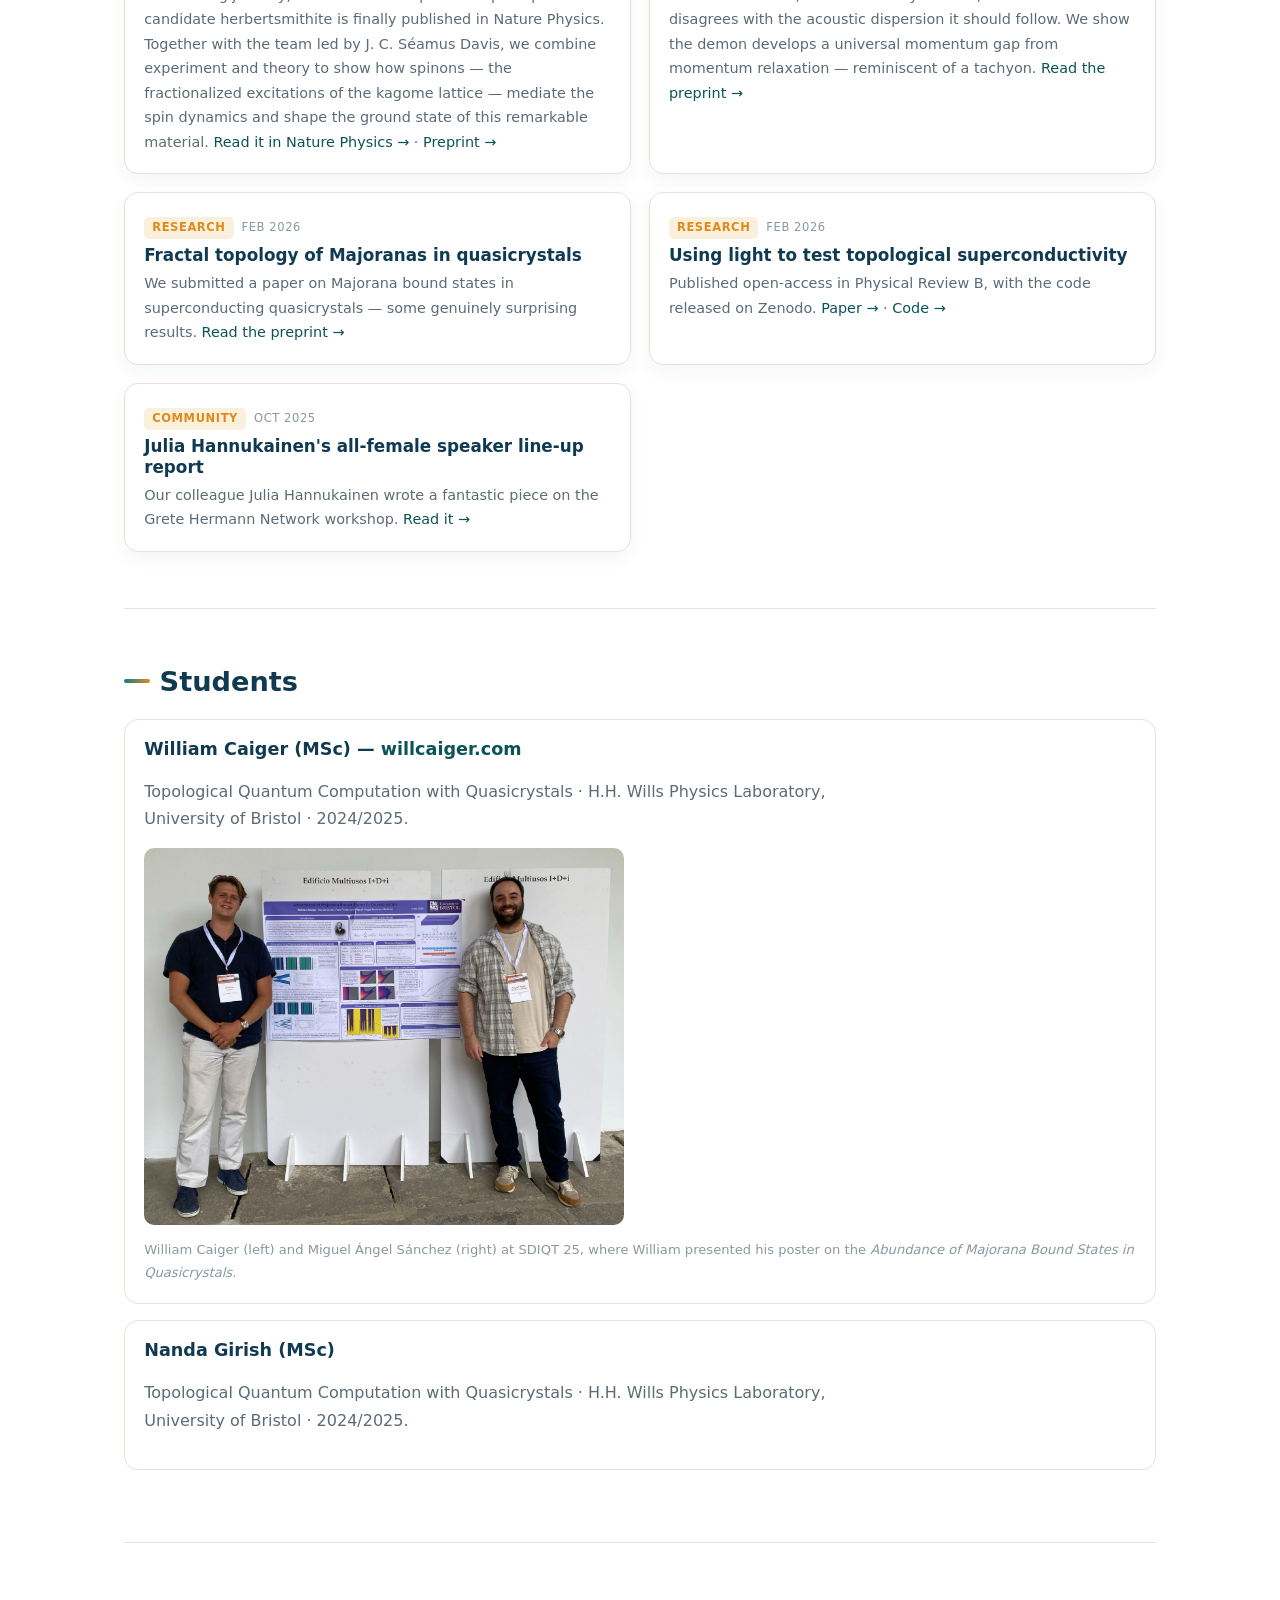
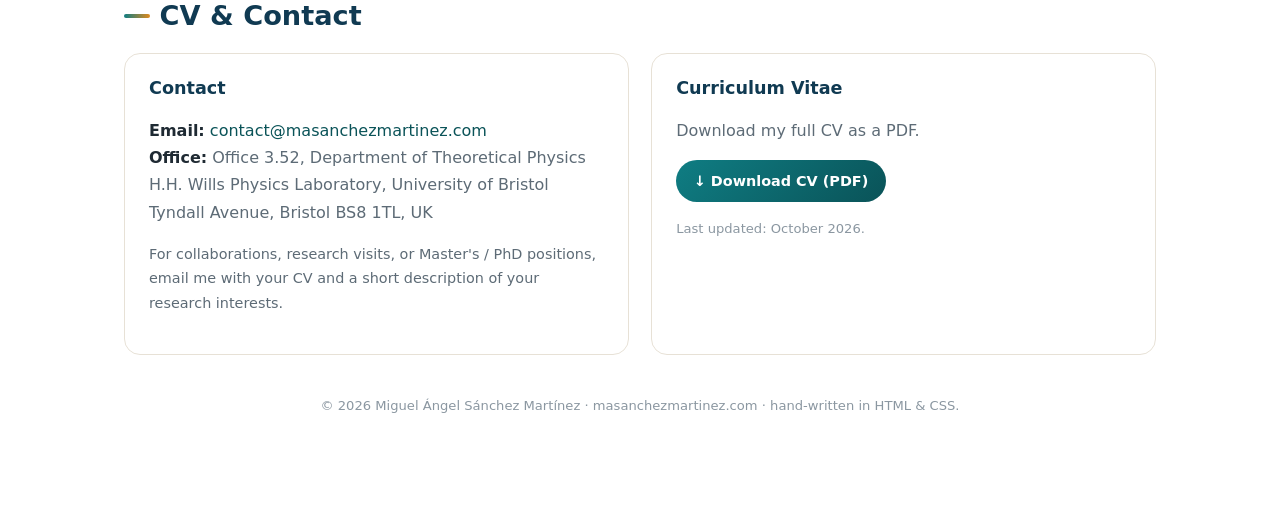
==== commit c89e0677: "Update" ====
--- a/index.html
+++ b/index.html
@@ -245,8 +245,8 @@
                 <div class="contact-card">
                     <h3>Curriculum Vitae</h3>
                     <p>Download my full CV as a PDF.</p>
-                    <a class="btn btn-primary" href="sanchez_martinez_miguel_angel_2026_06_cv.pdf" target="_blank" rel="noopener">↓ Download CV (PDF)</a>
-                    <p style="font-size:.82rem;color:var(--faint);margin-top:1rem">Last updated: June 2026.</p>
+                    <a class="btn btn-primary" href="sanchez_martinez_miguel_angel_2026_10_cv.pdf" target="_blank" rel="noopener">↓ Download CV (PDF)</a>
+                    <p style="font-size:.82rem;color:var(--faint);margin-top:1rem">Last updated: October 2026.</p>
                 </div>
             </div>
             <div class="foot">© <span id="year"></span> Miguel Ángel Sánchez Martínez · masanchezmartinez.com · hand-written in HTML &amp; CSS.</div>
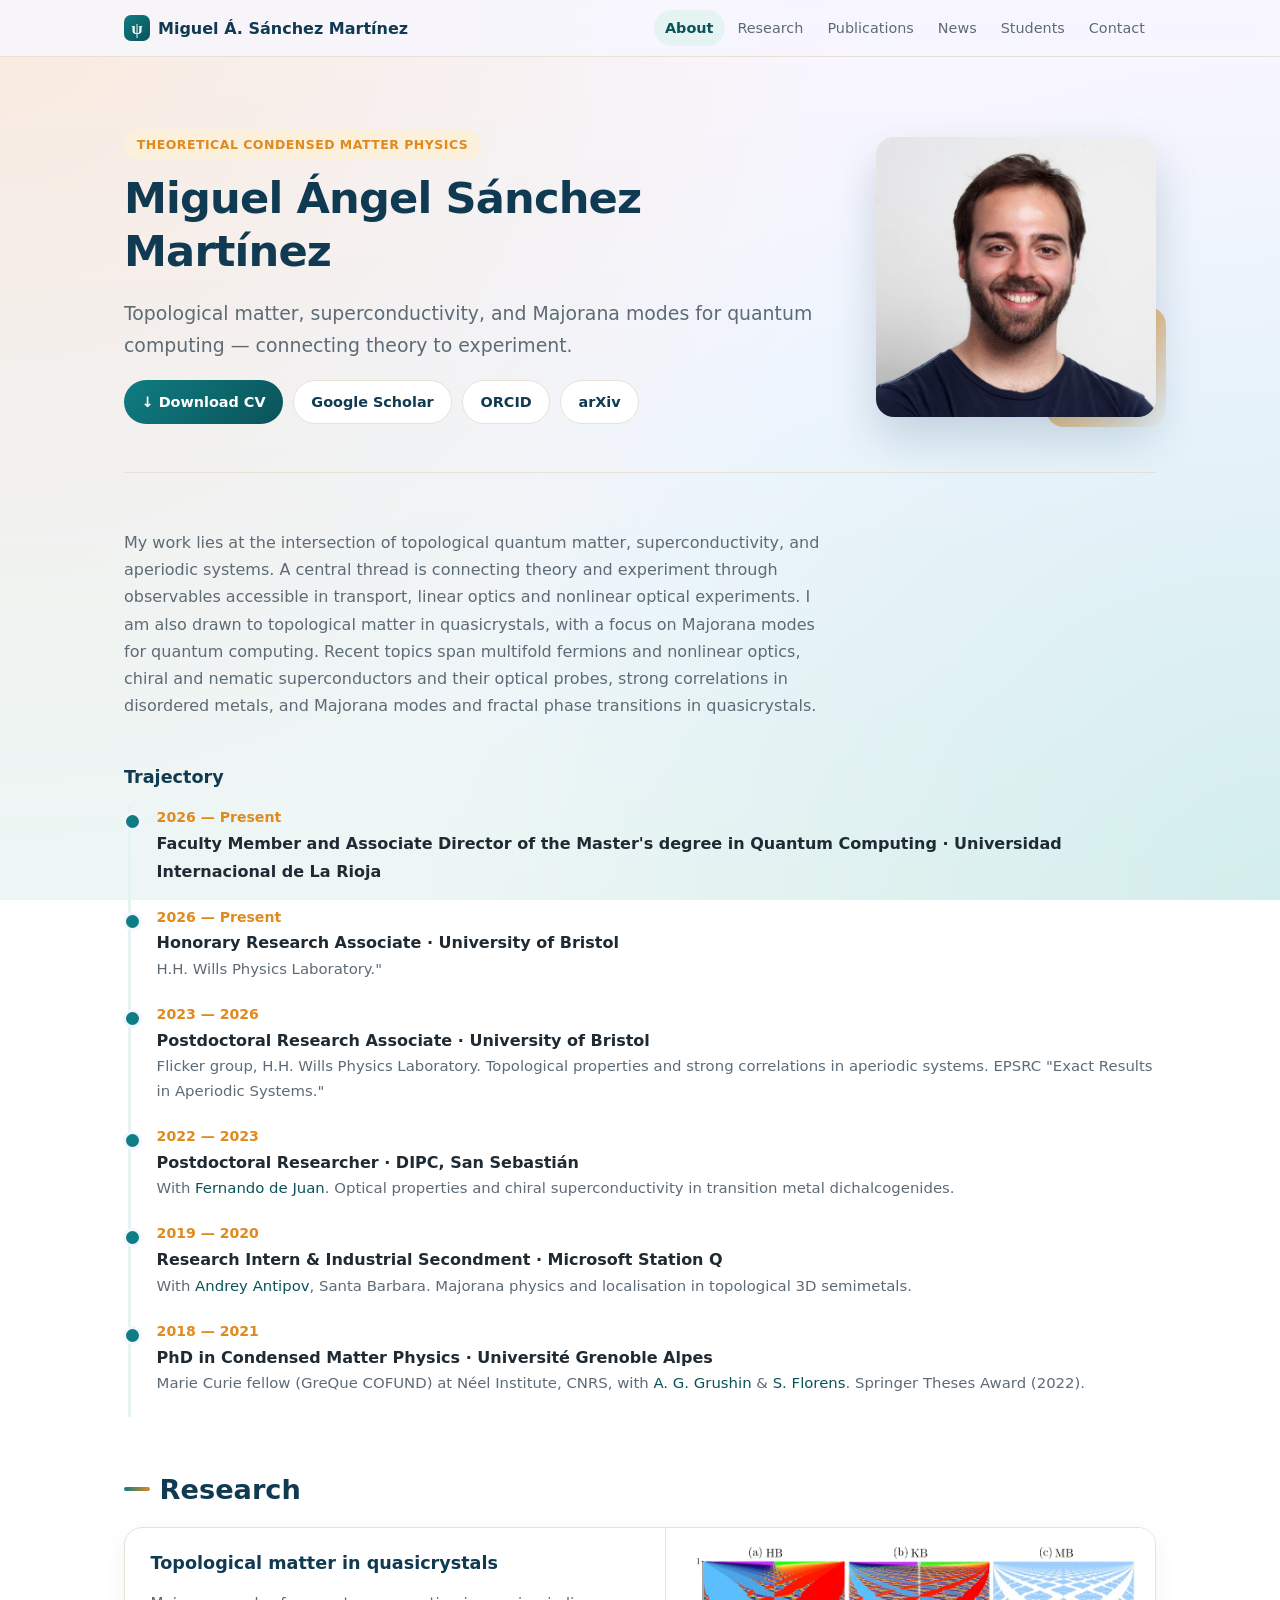
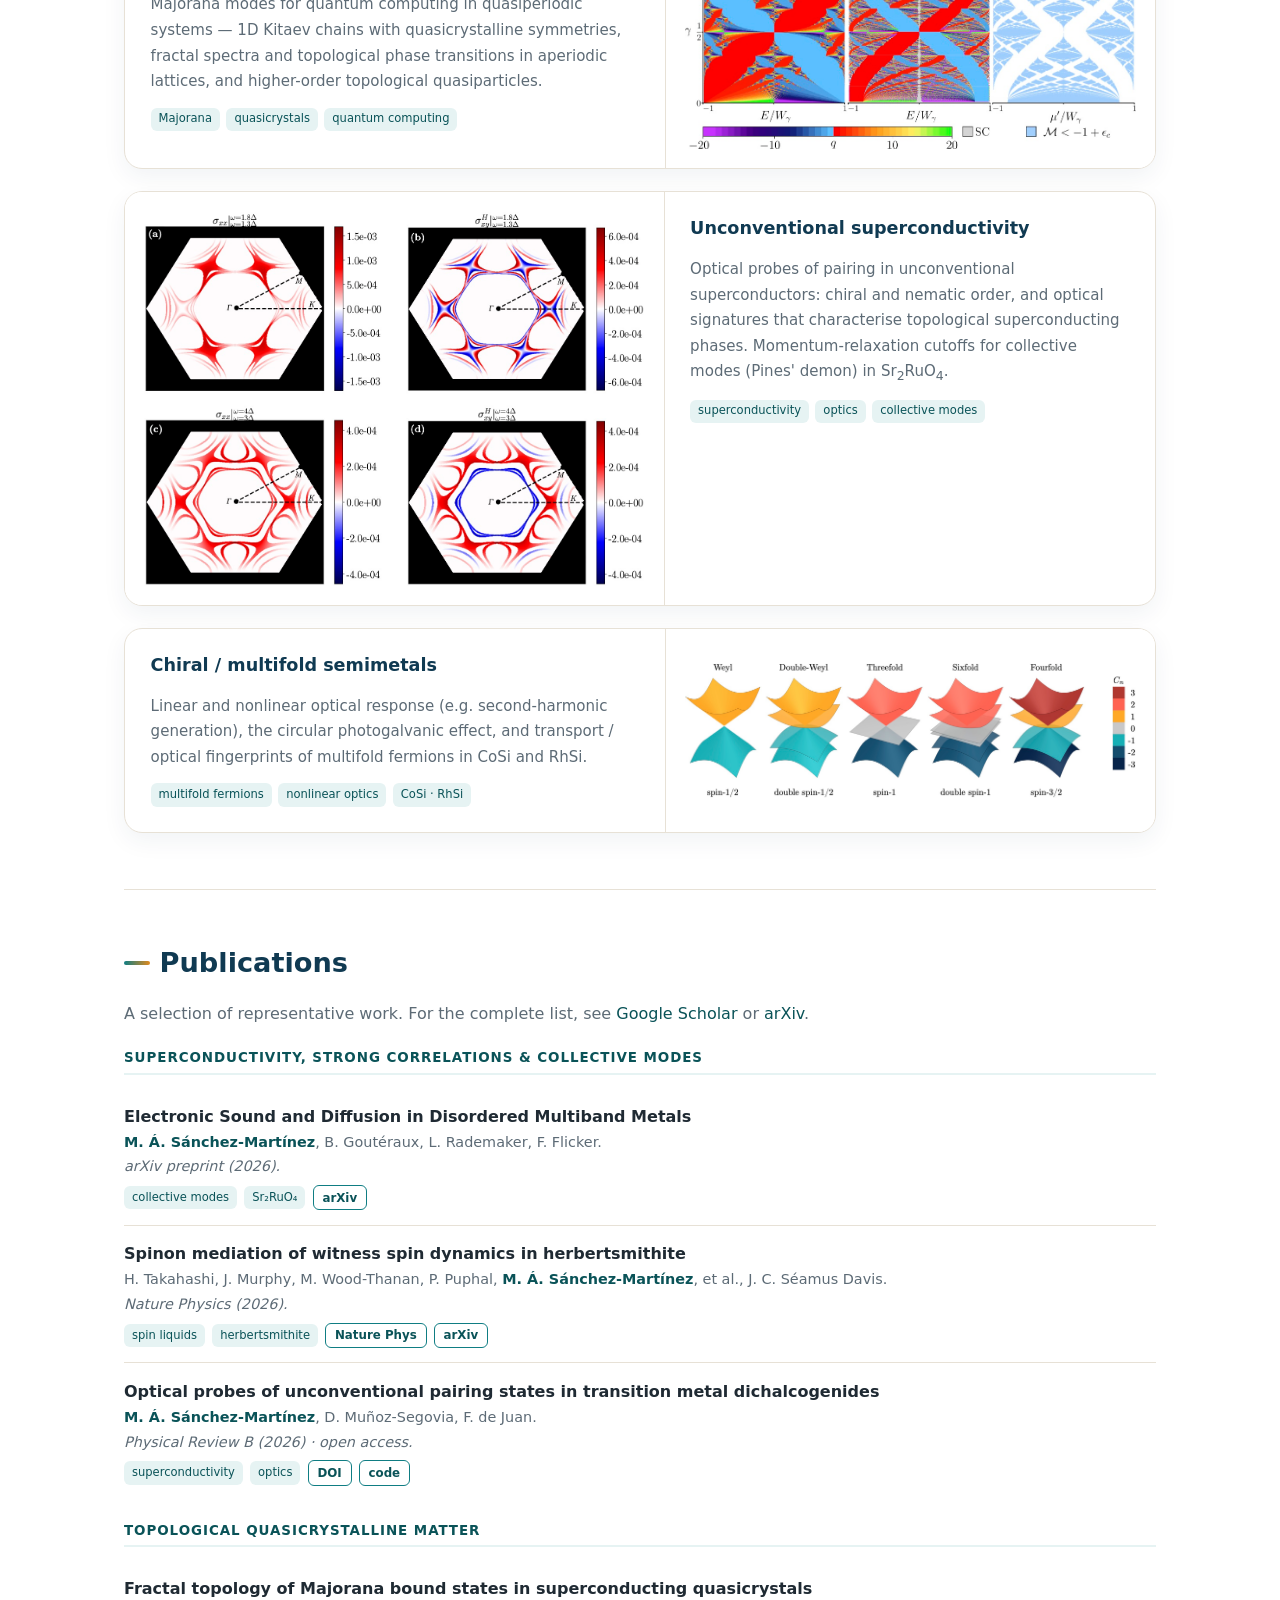
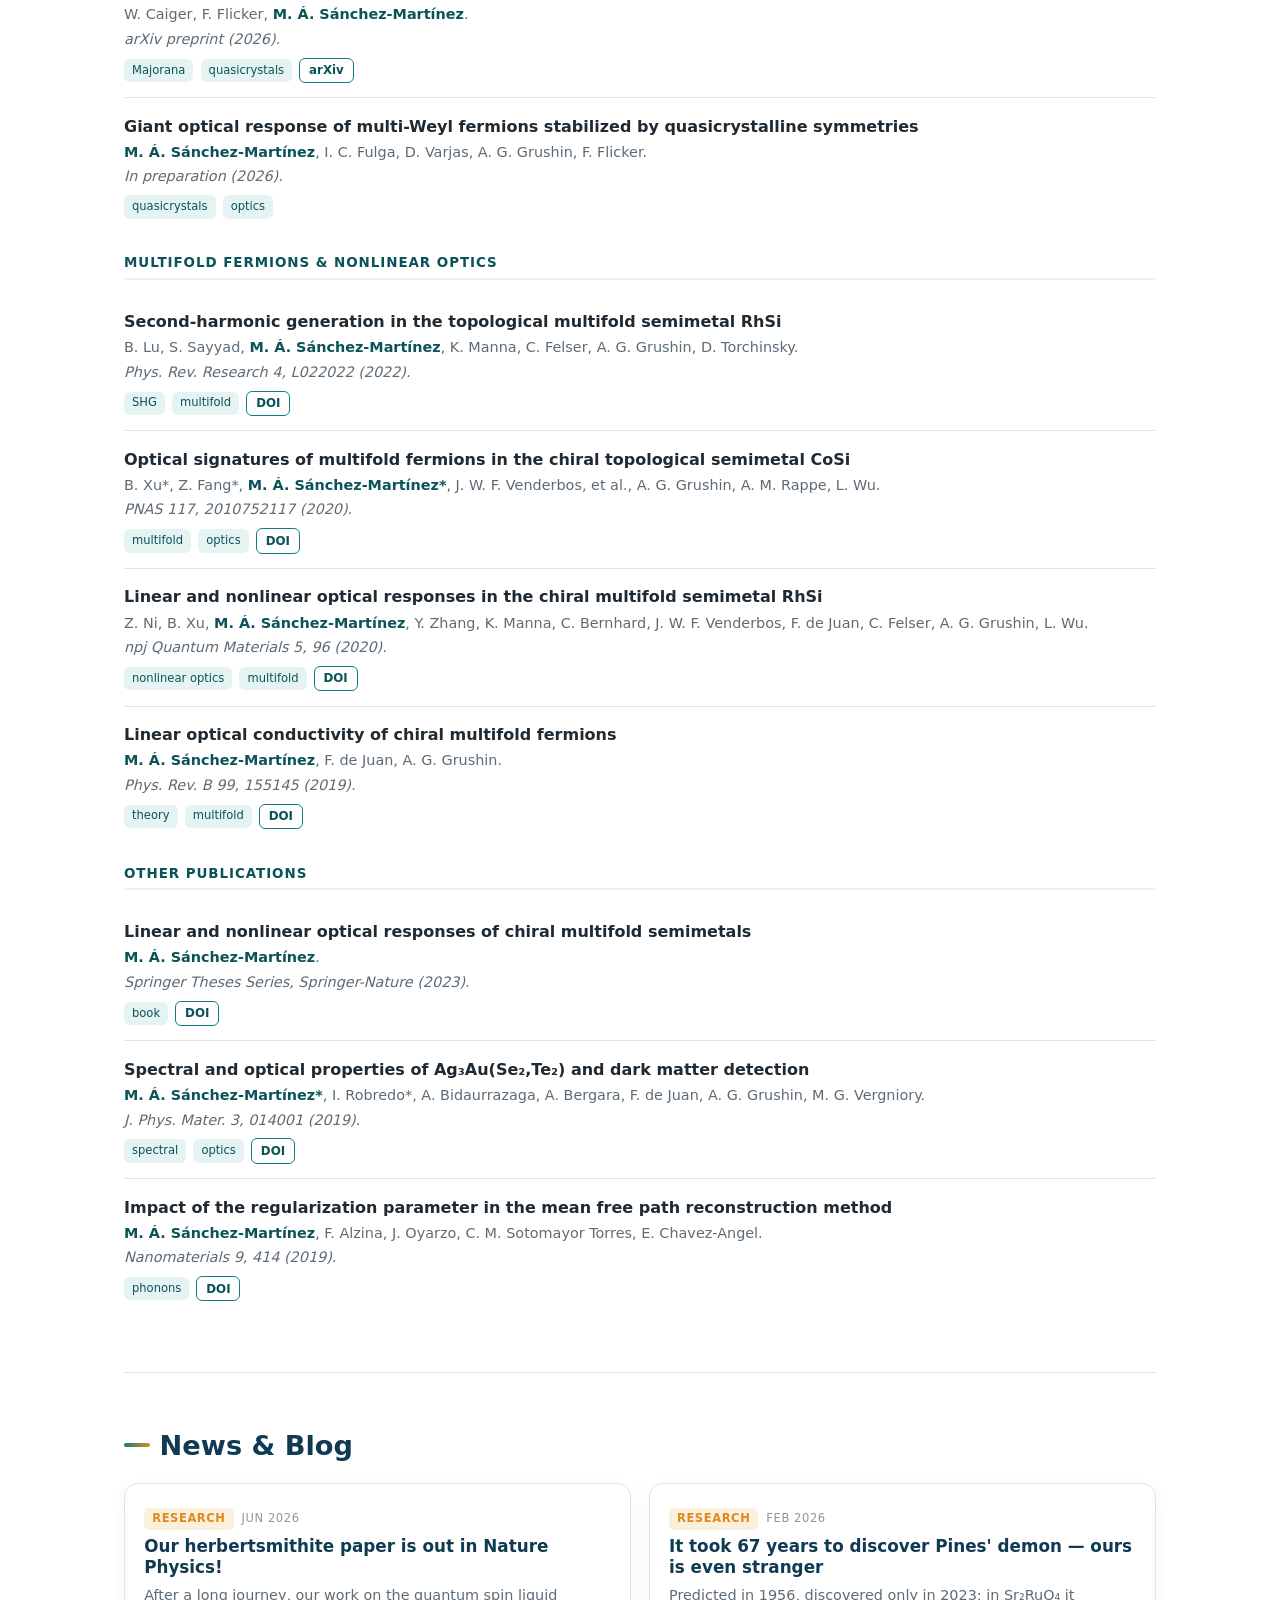
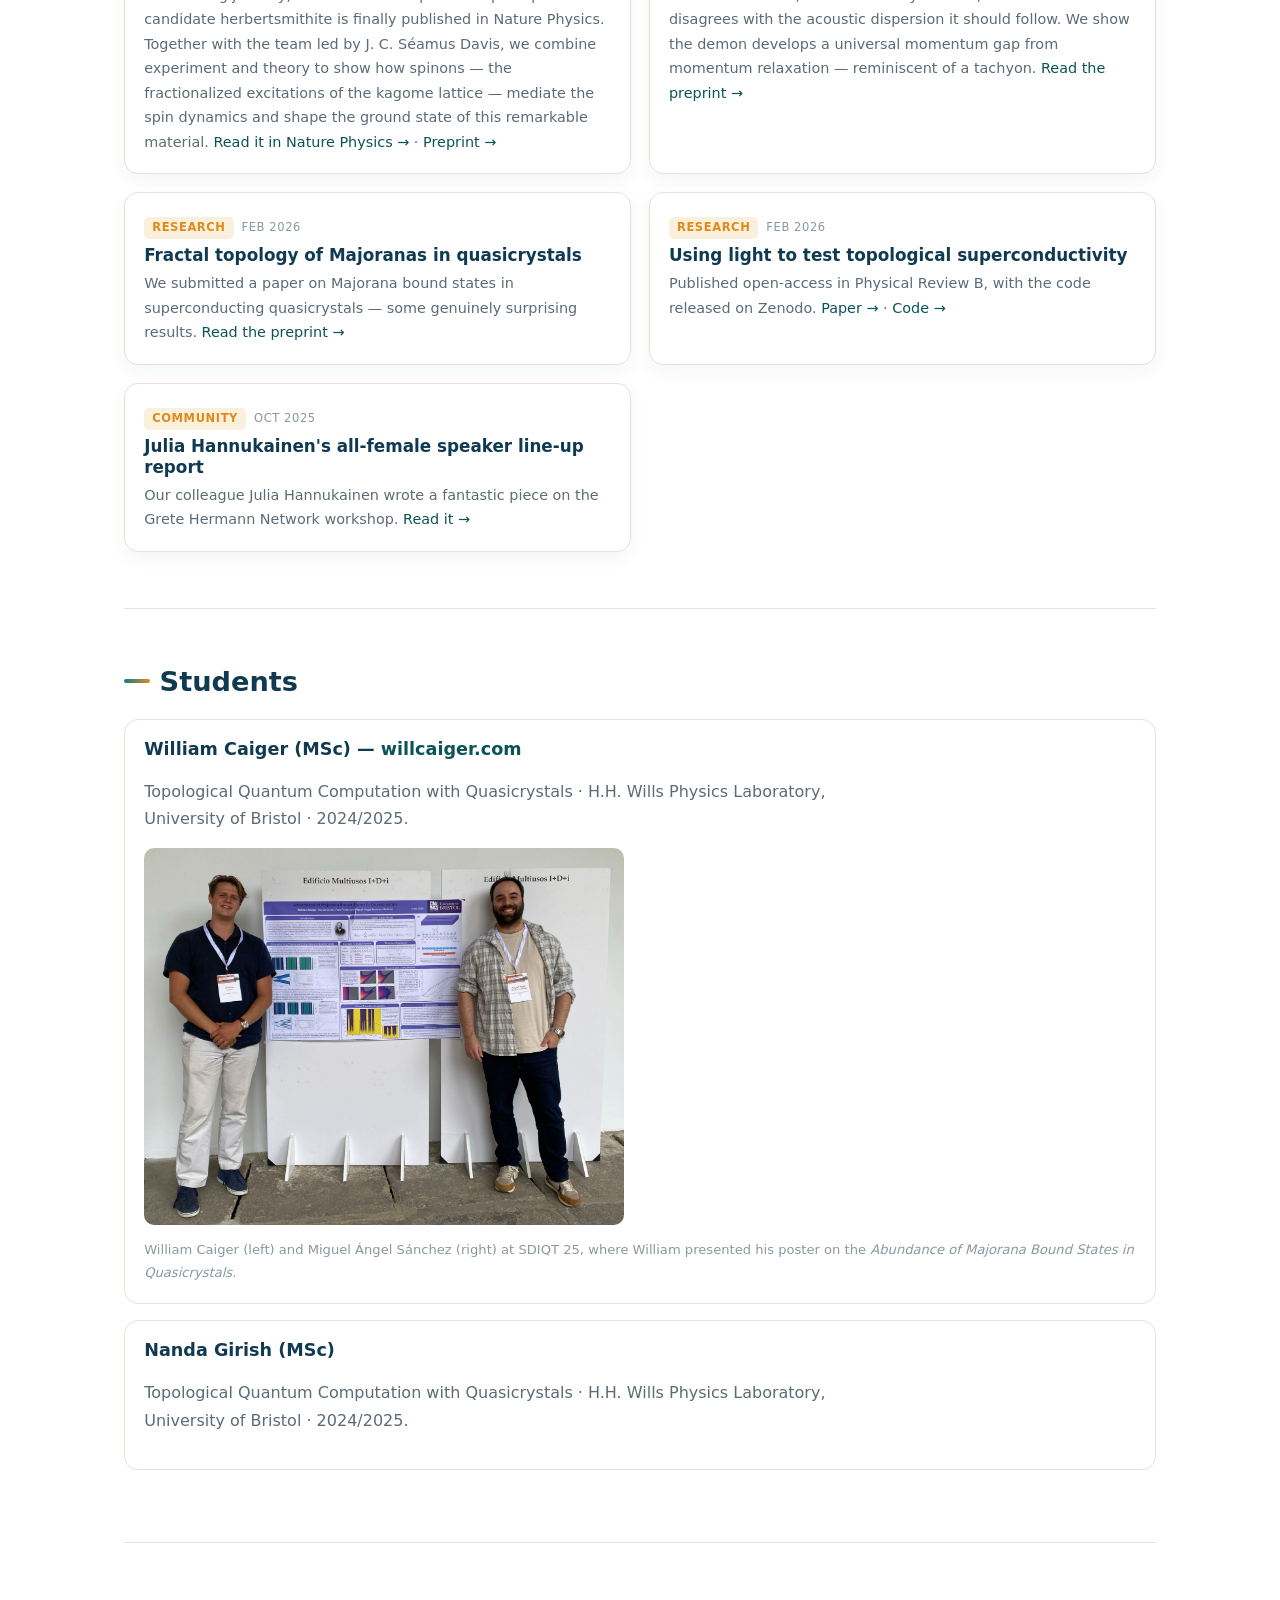
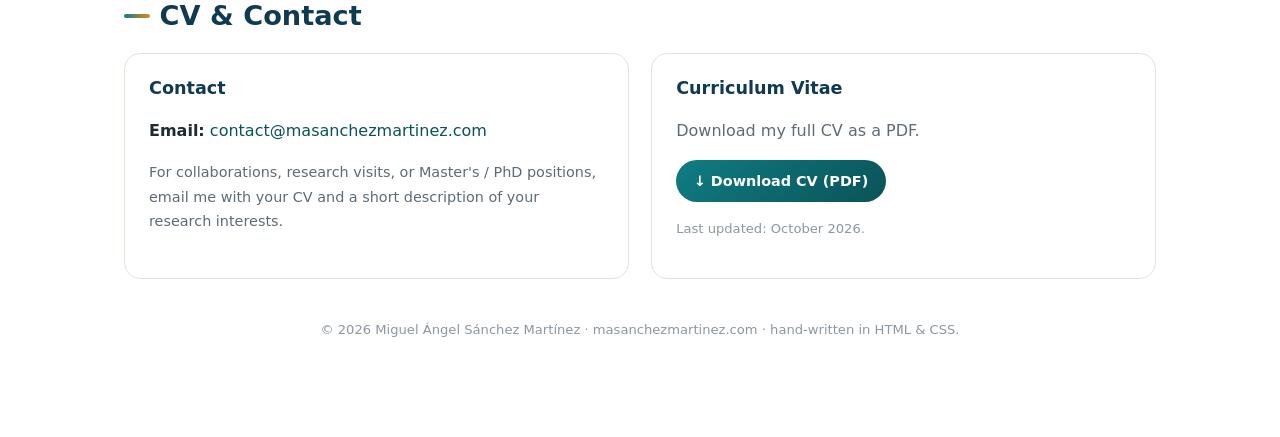
==== commit 522794fa: "Update" ====
--- a/index.html
+++ b/index.html
@@ -238,8 +238,8 @@
                 <div class="contact-card">
                     <h3>Contact</h3>
                     <p><strong>Email:</strong> <a href="mailto:contact@masanchezmartinez.com">contact@masanchezmartinez.com</a><br>
-                    <strong>Office:</strong> Office 3.52, Department of Theoretical Physics<br>
-                    H.H. Wills Physics Laboratory, University of Bristol<br>Tyndall Avenue, Bristol BS8 1TL, UK</p>
+                    <!-- <strong>Office:</strong> Office 3.52, Department of Theoretical Physics<br>
+                    H.H. Wills Physics Laboratory, University of Bristol<br>Tyndall Avenue, Bristol BS8 1TL, UK</p> -->
                     <p style="font-size:.9rem">For collaborations, research visits, or Master's / PhD positions, email me with your CV and a short description of your research interests.</p>
                 </div>
                 <div class="contact-card">
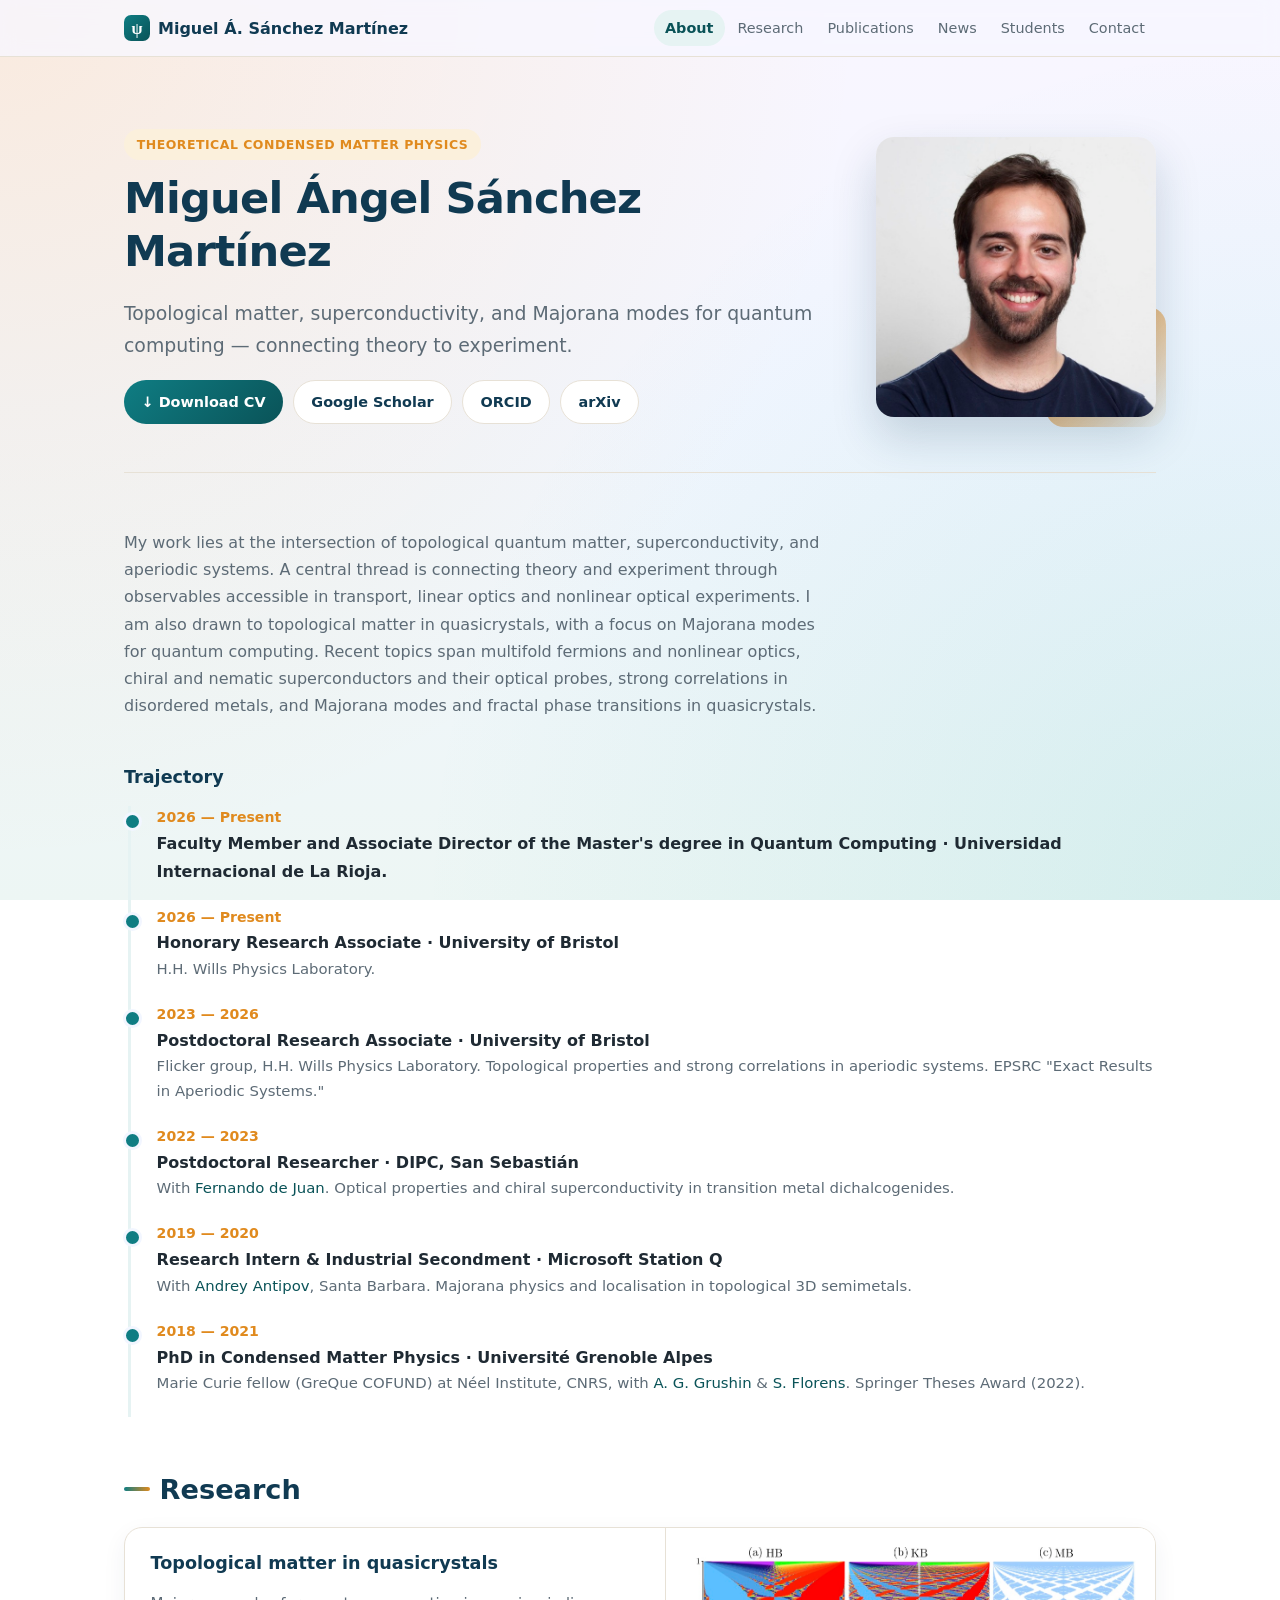
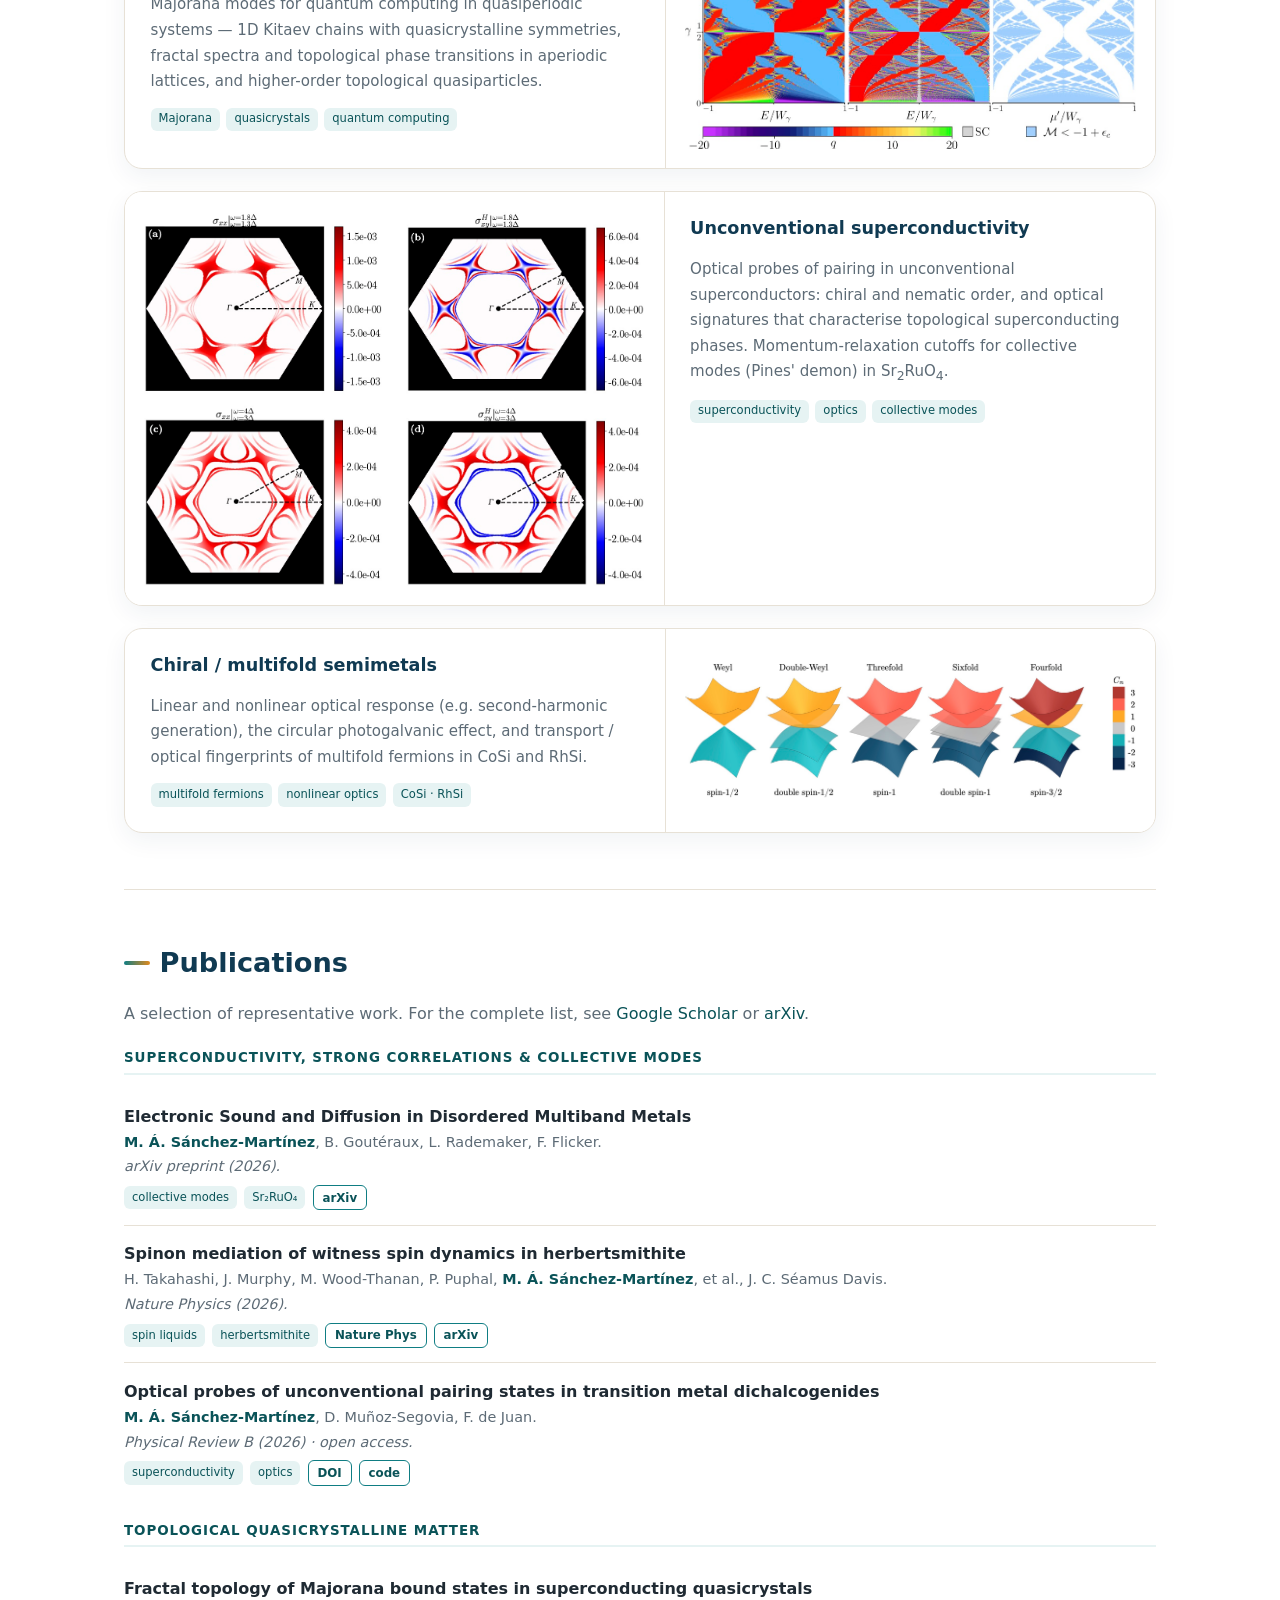
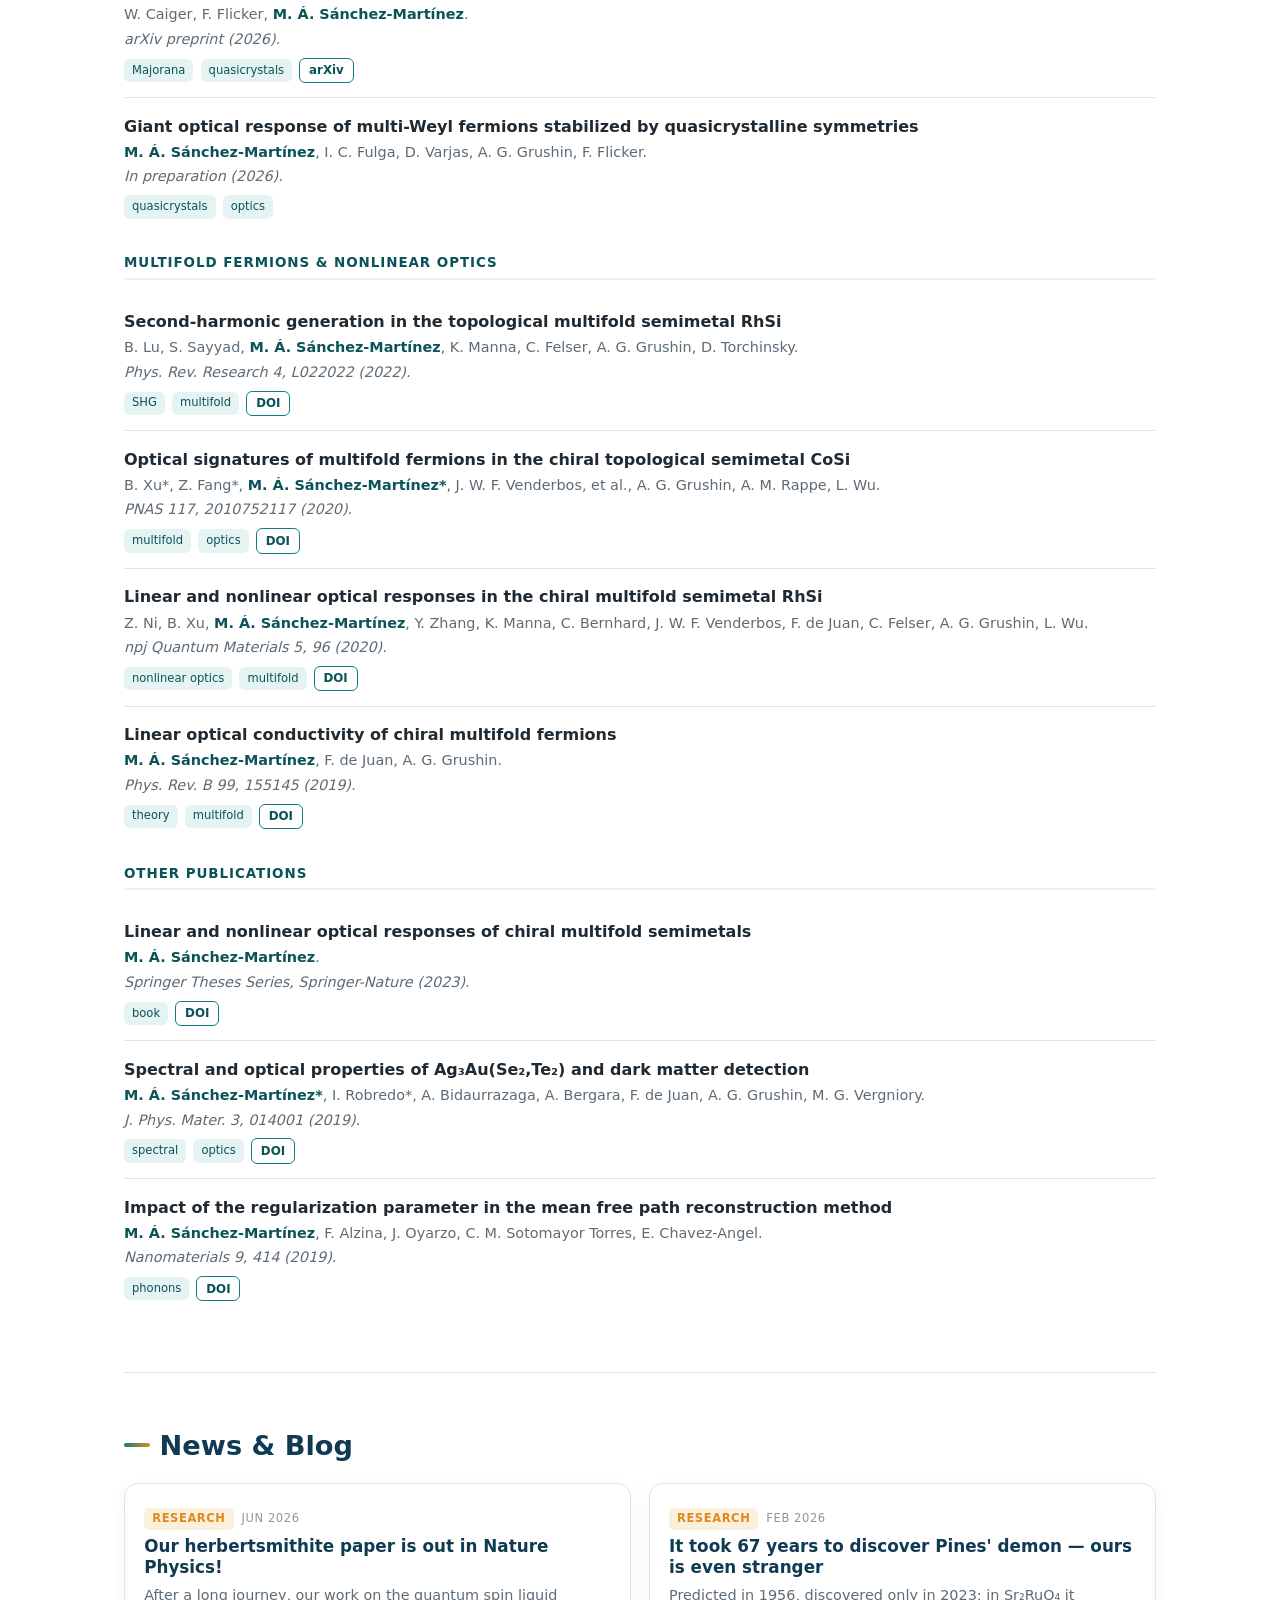
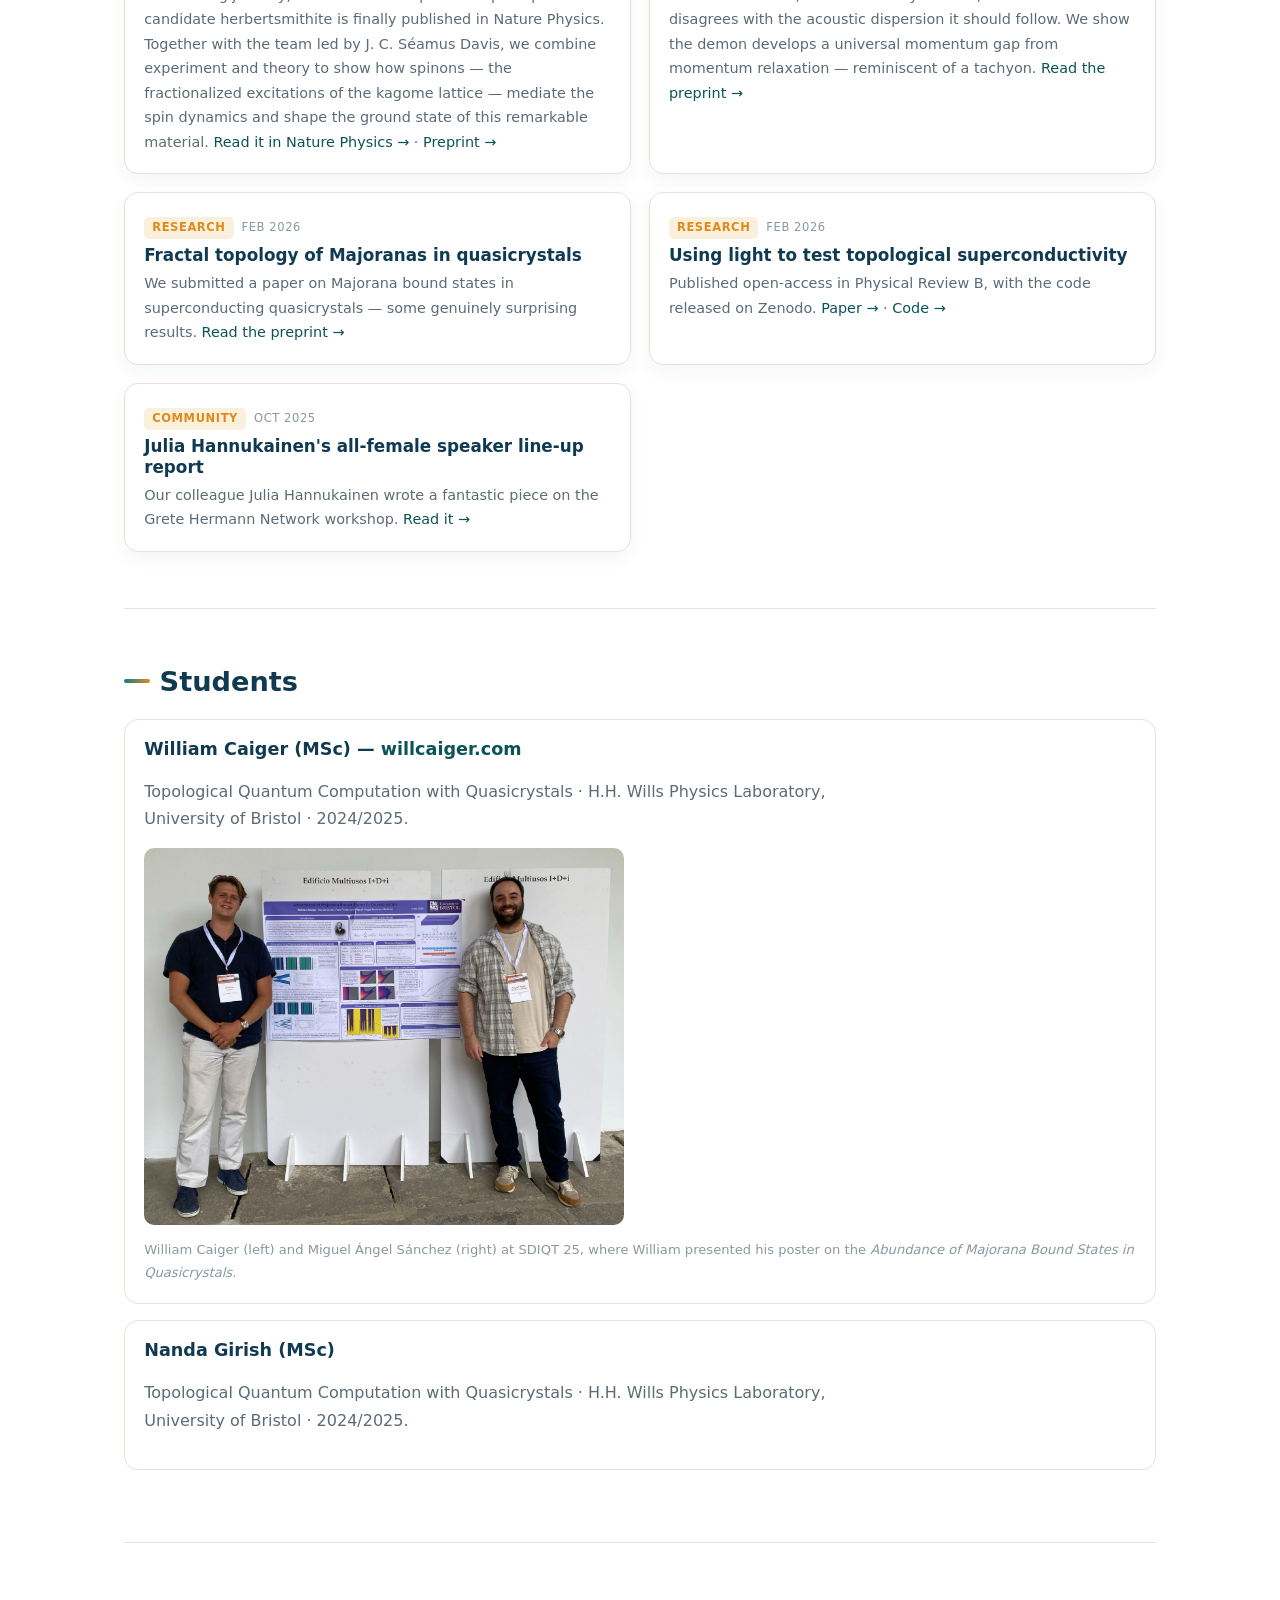
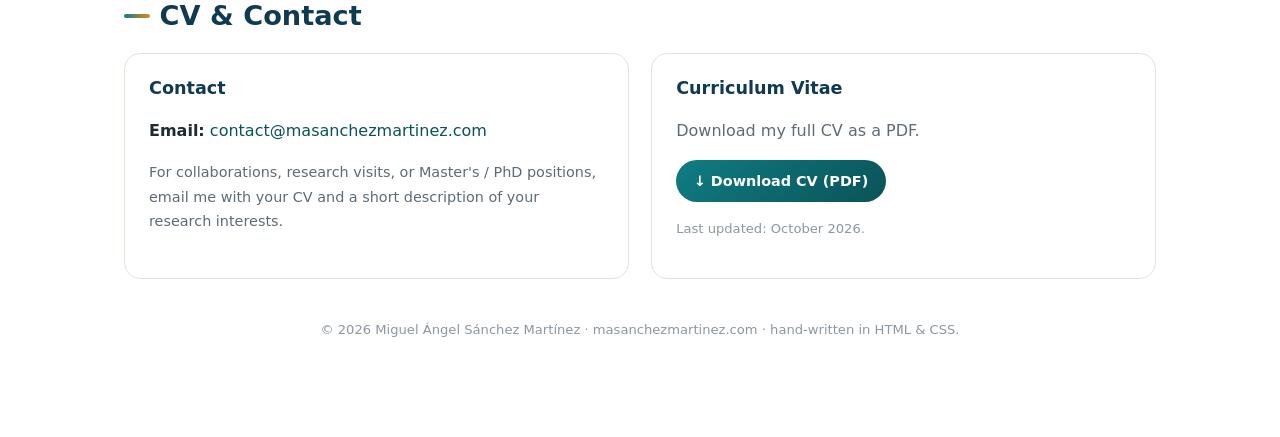
==== commit 6bbbd319: "Update: typo correction" ====
--- a/index.html
+++ b/index.html
@@ -76,8 +76,8 @@
 
             <h3 style="margin-top:1rem">Trajectory</h3>
             <div class="timeline" style="margin-top:1rem">
-                <div class="tl"><div class="when">2026 — Present</div><div class="what"> Faculty Member and Associate Director of the Master's degree in Quantum Computing · Universidad Internacional de La Rioja</div><div class="desc"></div></div>
-                <div class="tl"><div class="when">2026 — Present</div><div class="what">Honorary Research Associate · University of Bristol</div><div class="desc">H.H. Wills Physics Laboratory."</div></div>
+                <div class="tl"><div class="when">2026 — Present</div><div class="what"> Faculty Member and Associate Director of the Master's degree in Quantum Computing · Universidad Internacional de La Rioja.</div><div class="desc"></div></div>
+                <div class="tl"><div class="when">2026 — Present</div><div class="what">Honorary Research Associate · University of Bristol</div><div class="desc">H.H. Wills Physics Laboratory.</div></div>
                 <div class="tl"><div class="when">2023 — 2026</div><div class="what">Postdoctoral Research Associate · University of Bristol</div><div class="desc">Flicker group, H.H. Wills Physics Laboratory. Topological properties and strong correlations in aperiodic systems. EPSRC "Exact Results in Aperiodic Systems."</div></div>
                 <div class="tl"><div class="when">2022 — 2023</div><div class="what">Postdoctoral Researcher · DIPC, San Sebastián</div><div class="desc">With <a href="https://ferdejuan.dipc.org/" target="_blank" rel="noopener">Fernando de Juan</a>. Optical properties and chiral superconductivity in transition metal dichalcogenides.</div></div>
                 <div class="tl"><div class="when">2019 — 2020</div><div class="what">Research Intern &amp; Industrial Secondment · Microsoft Station Q</div><div class="desc">With <a href="https://www.microsoft.com/en-us/research/people/anantipo/" target="_blank" rel="noopener">Andrey Antipov</a>, Santa Barbara. Majorana physics and localisation in topological 3D semimetals.</div></div>
